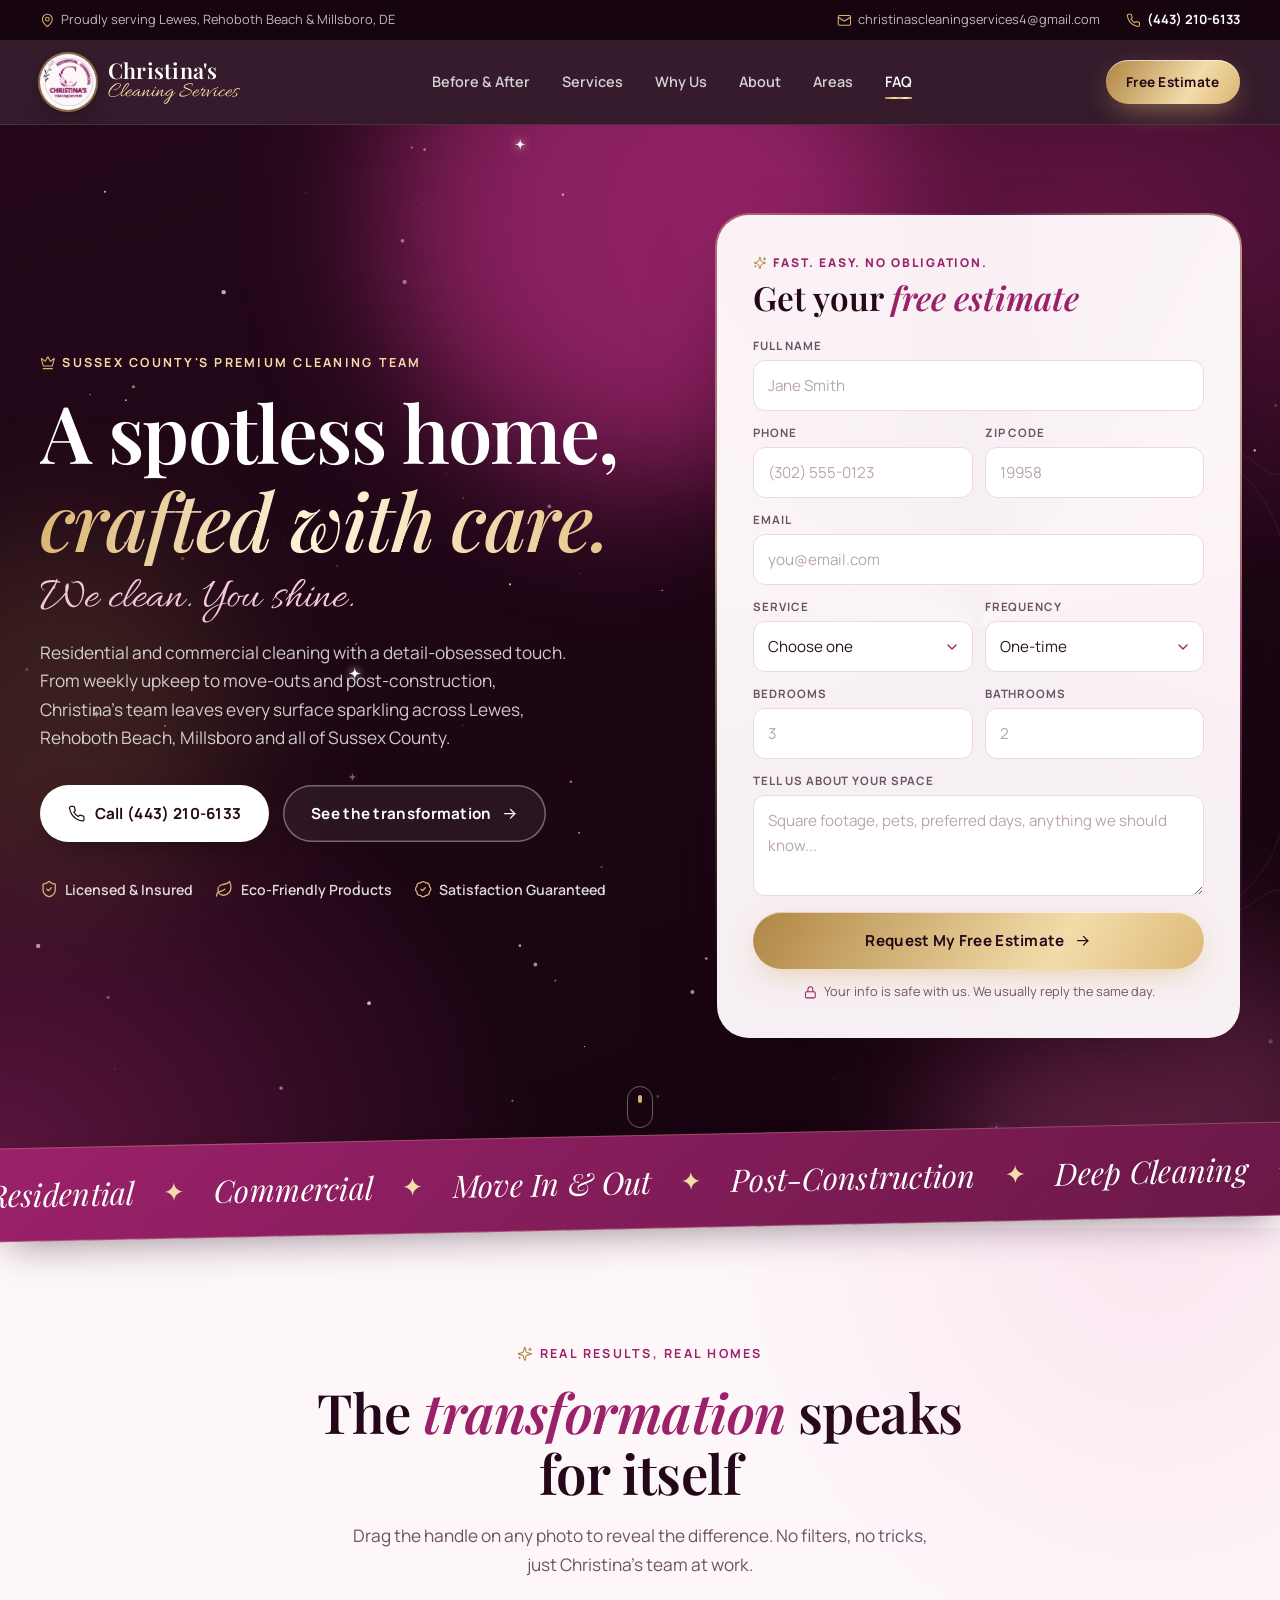
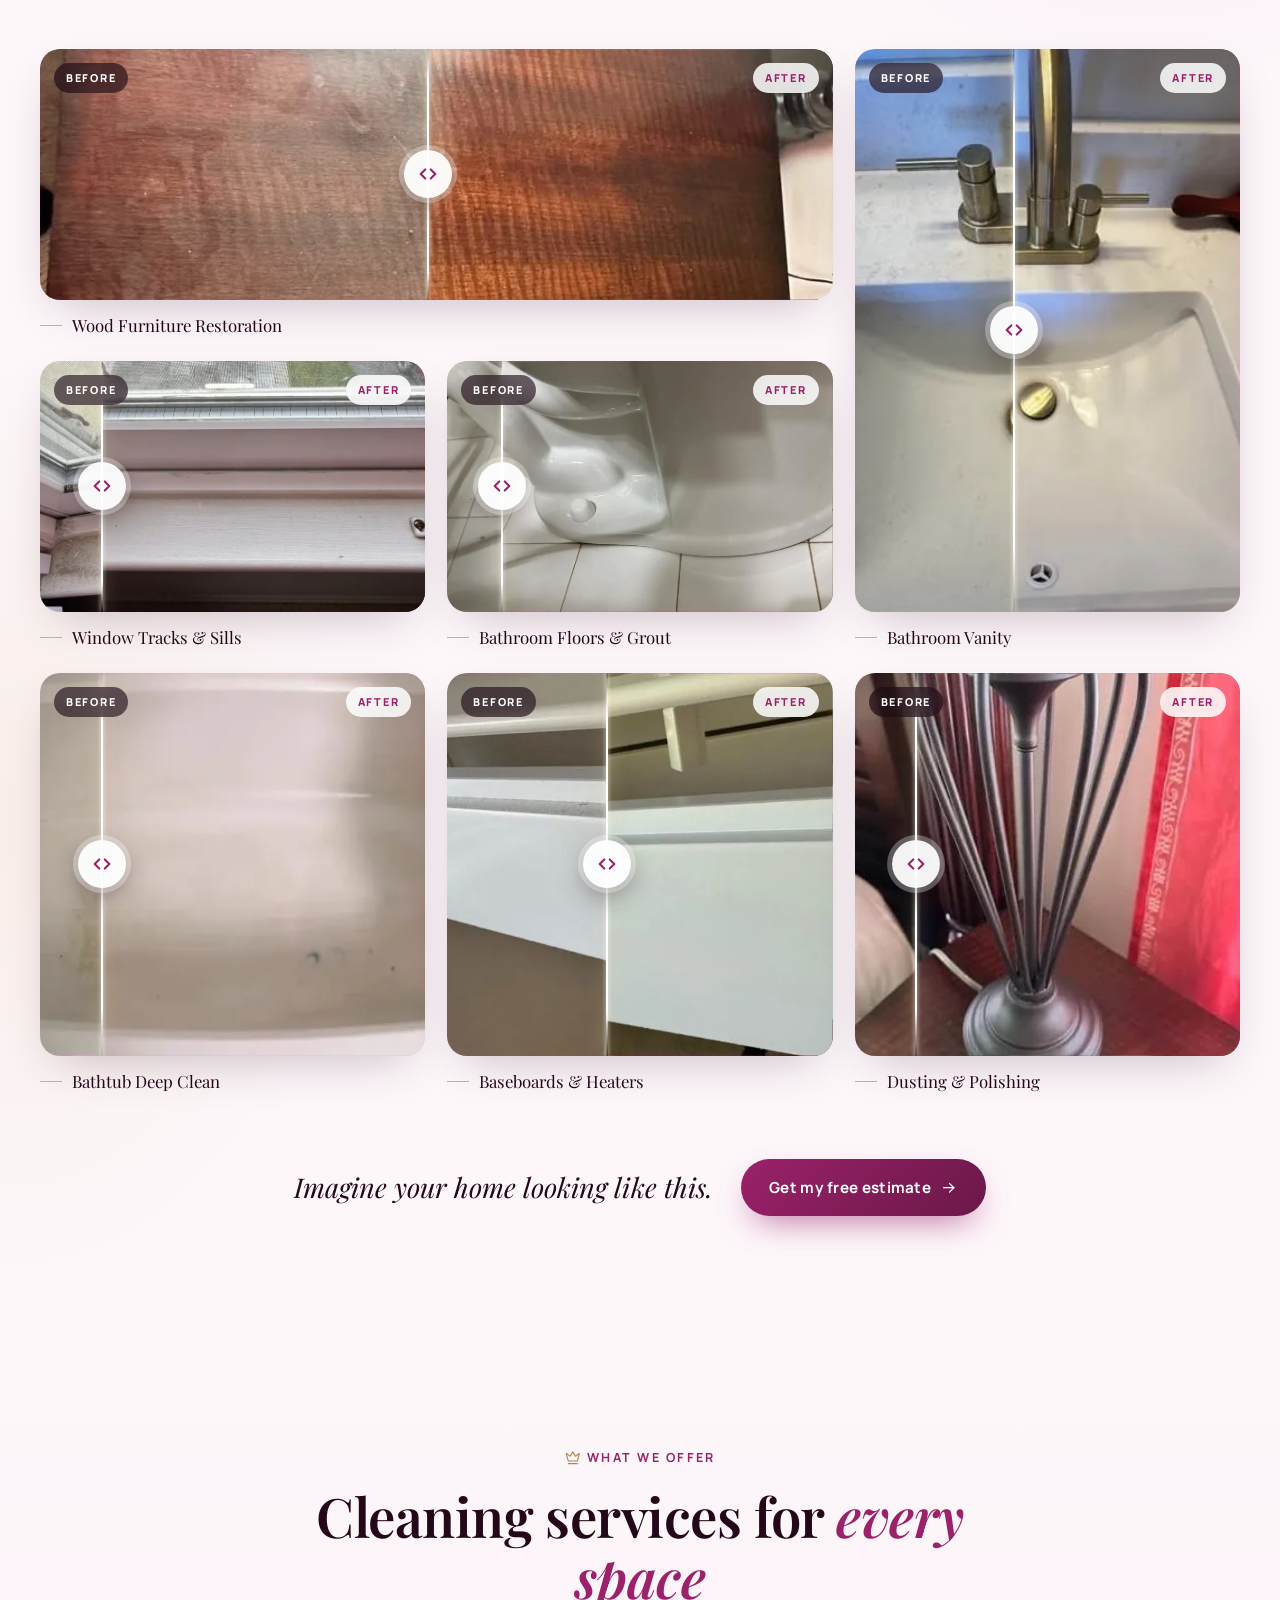
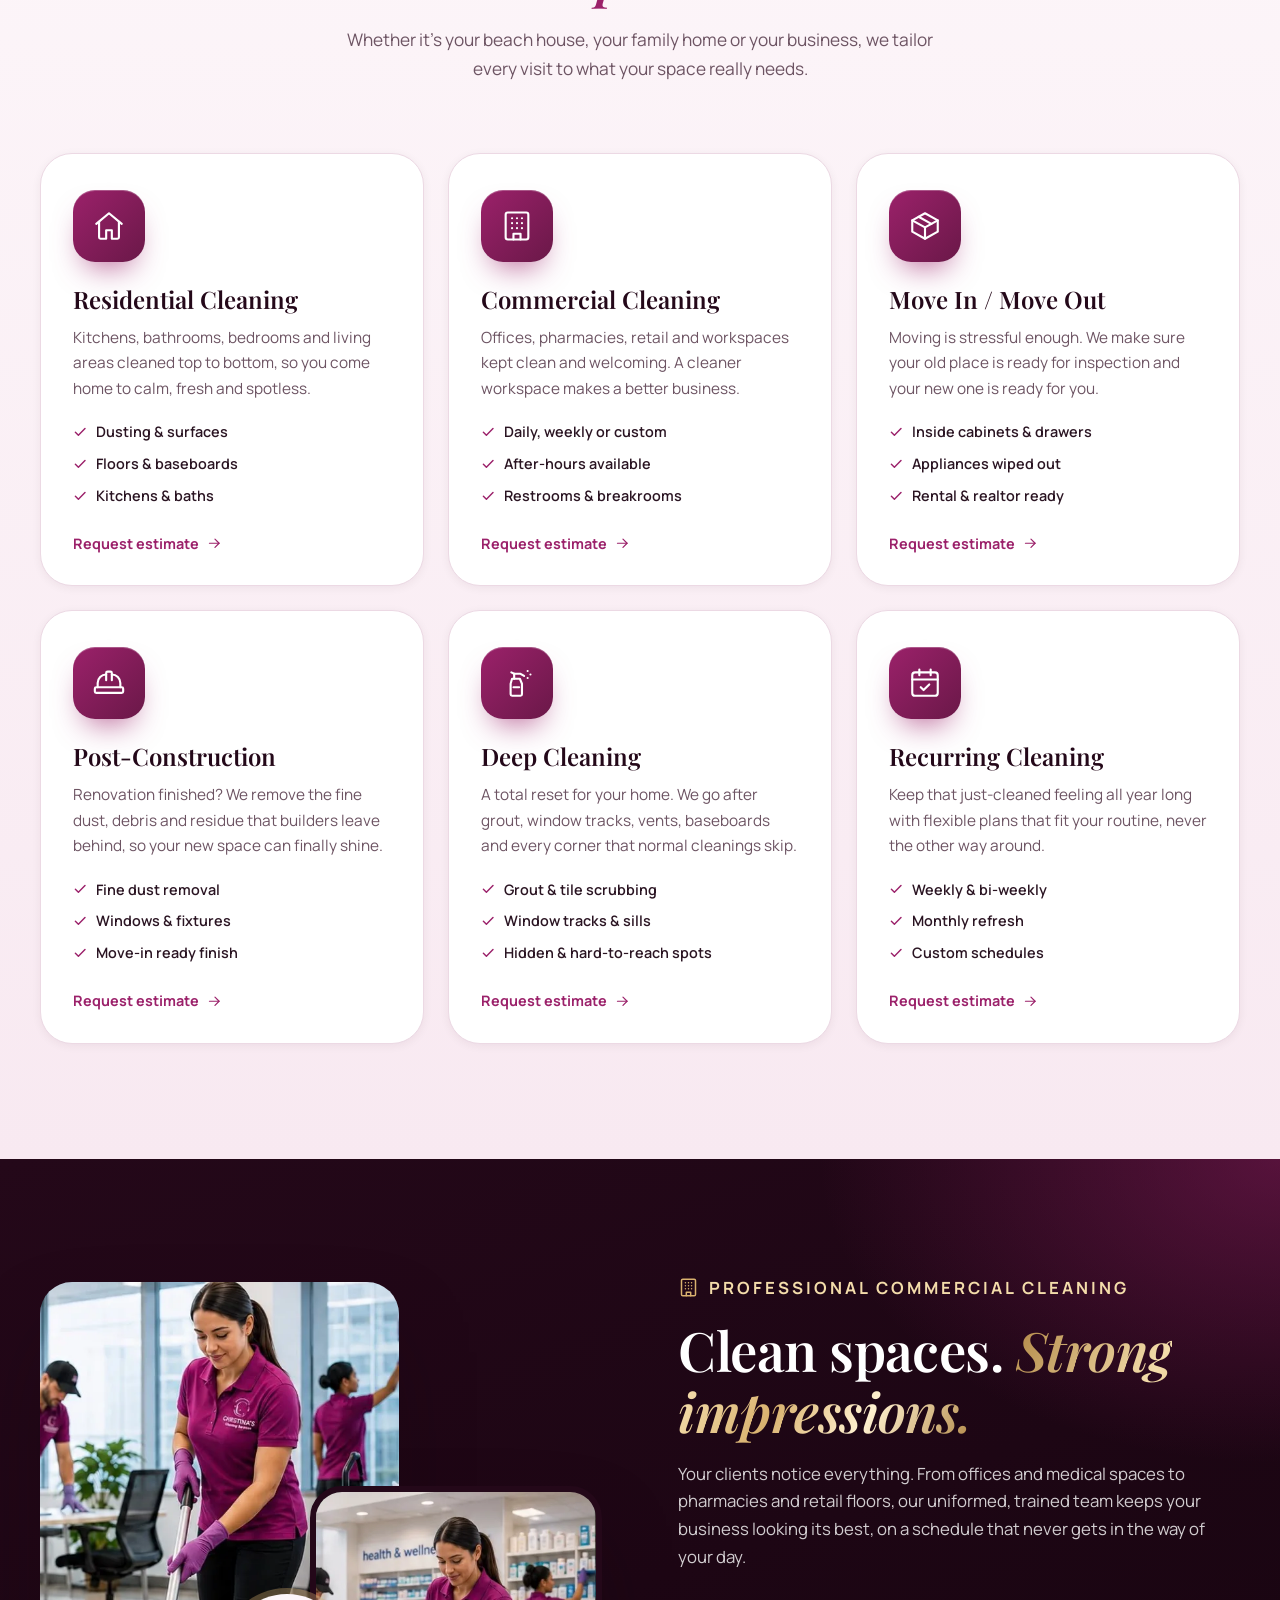
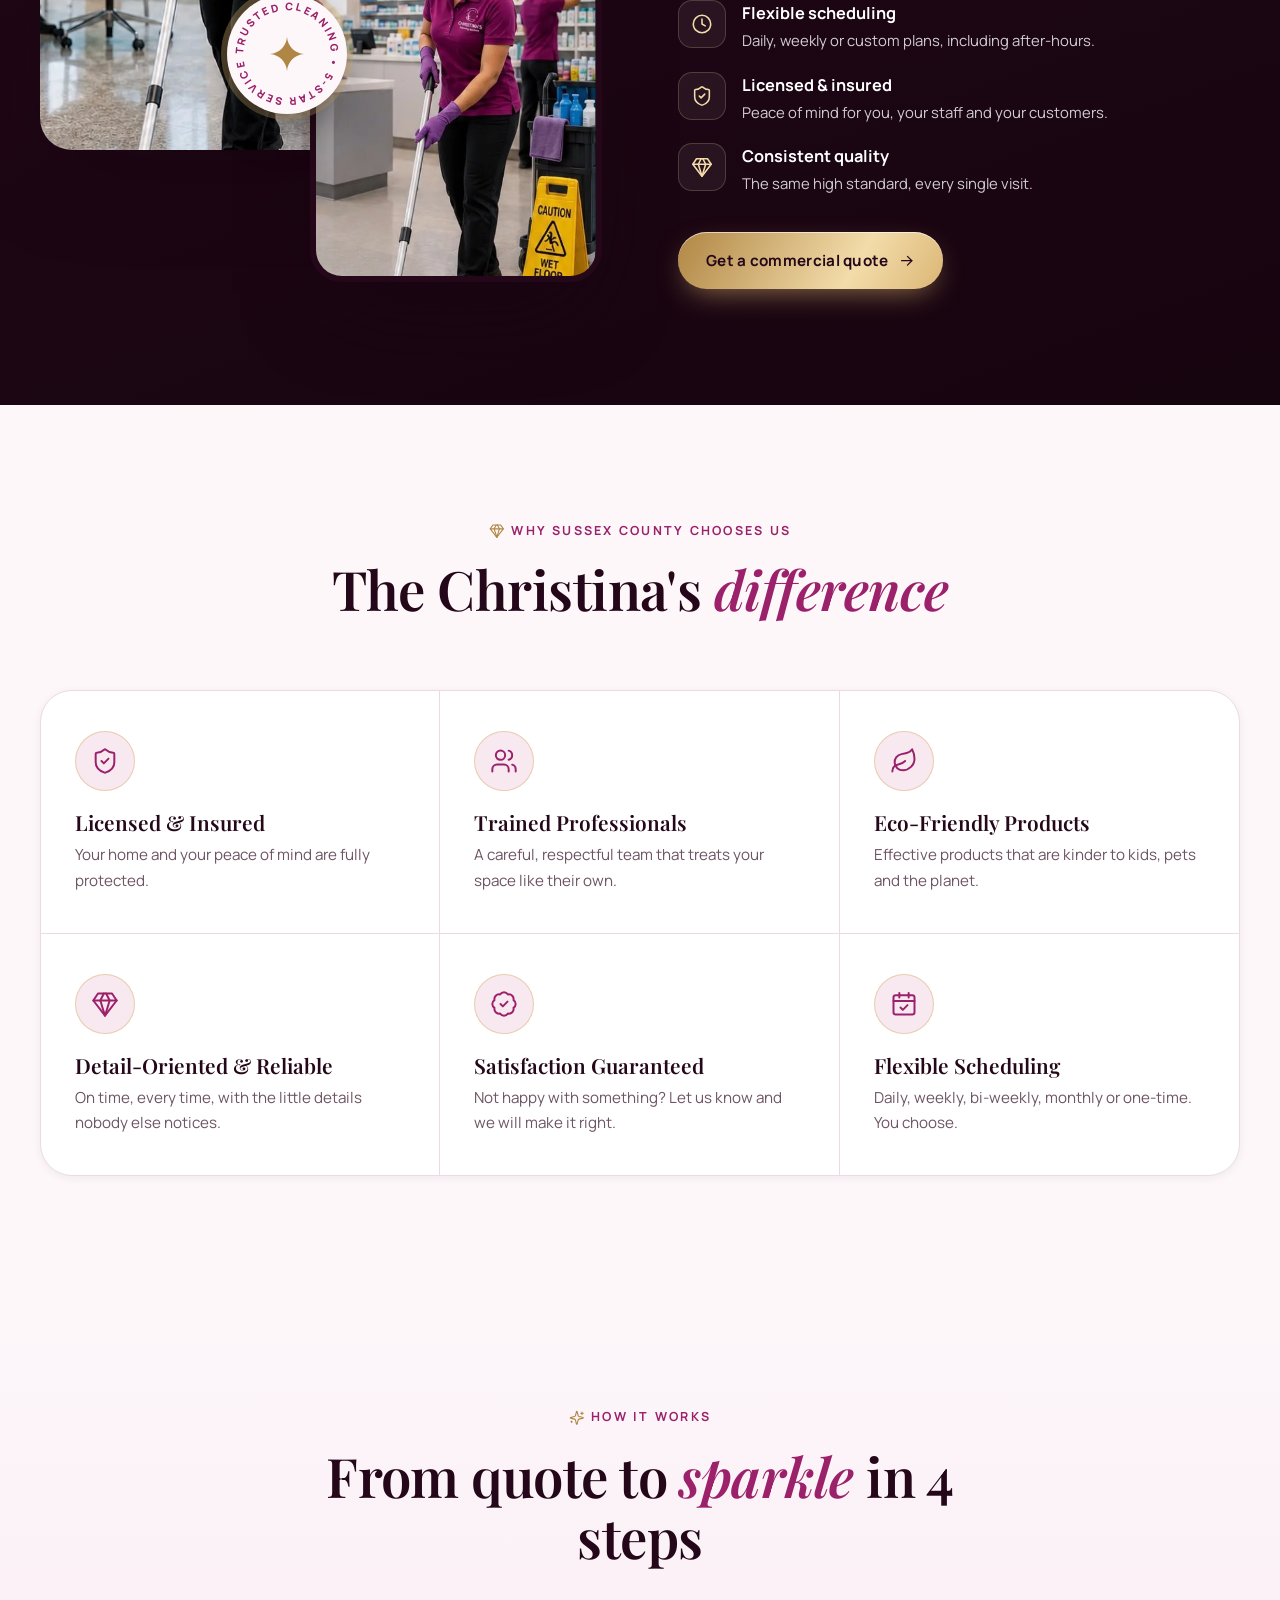
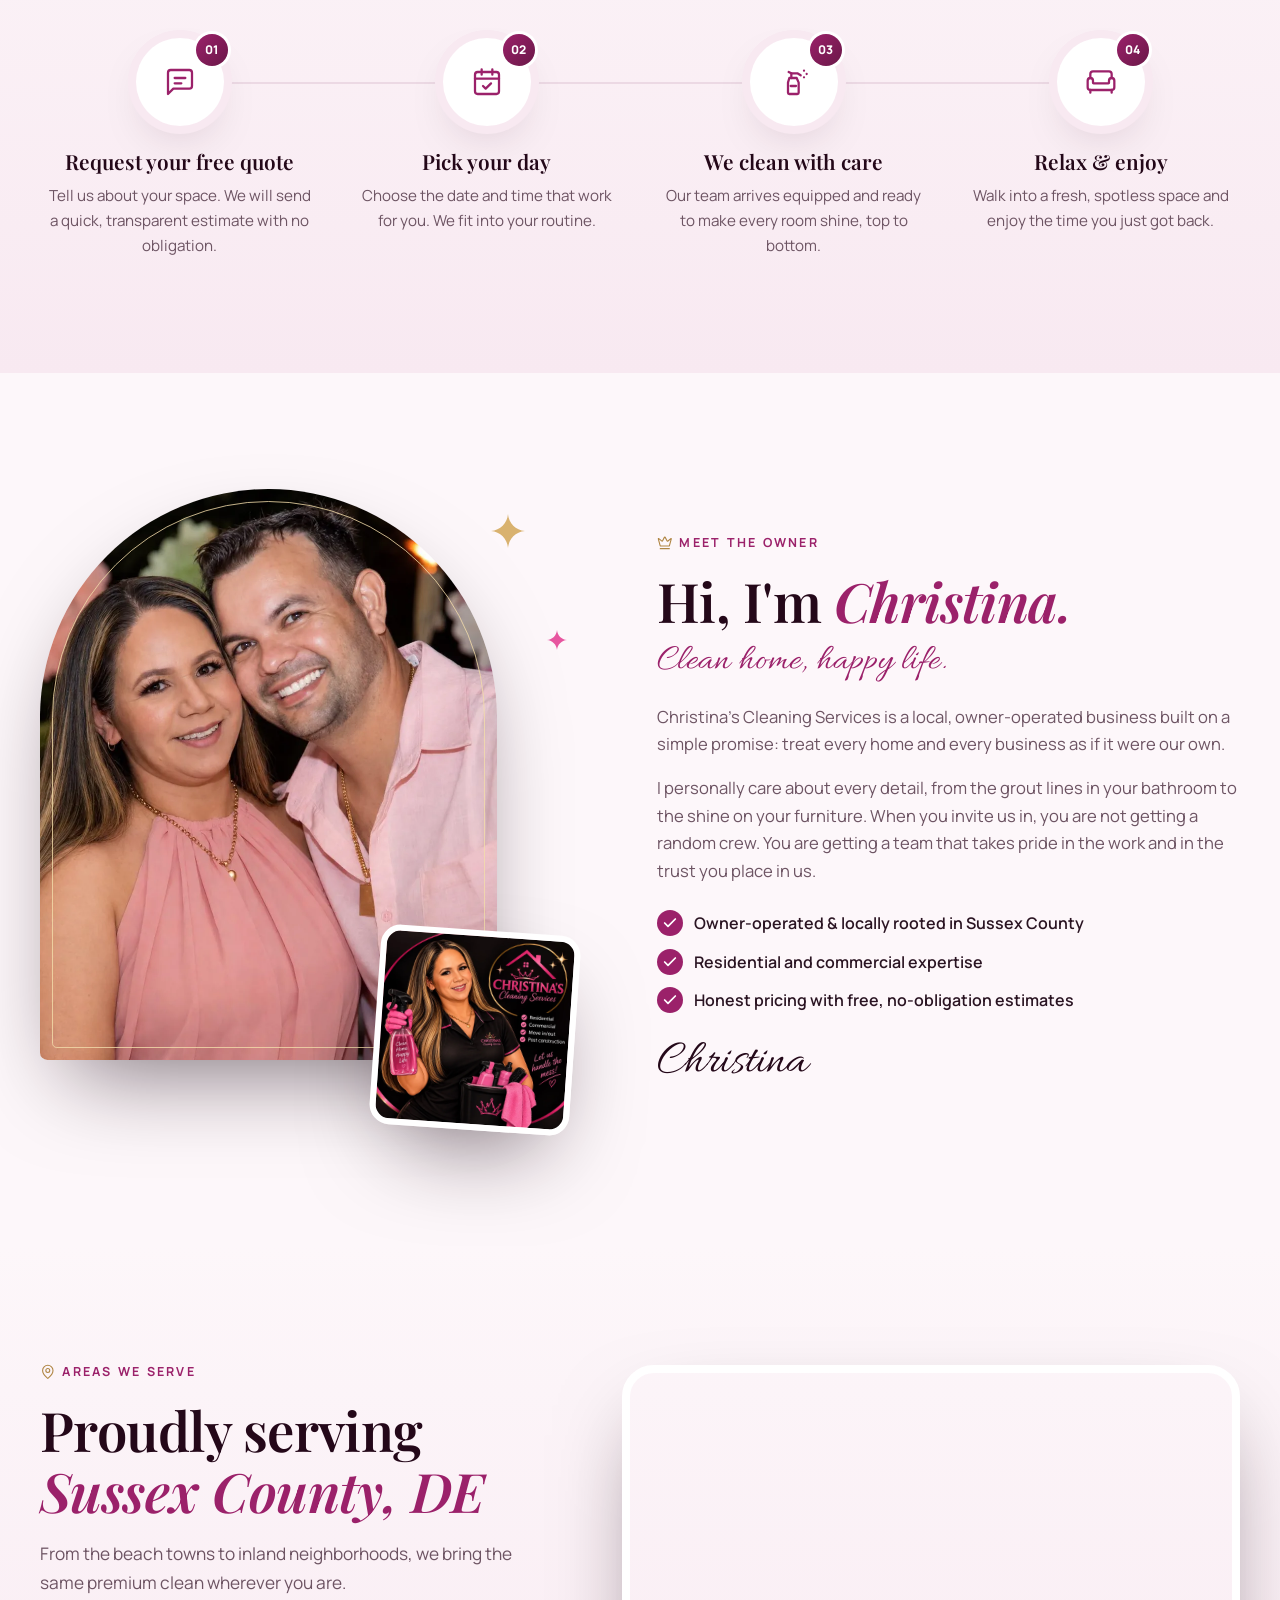
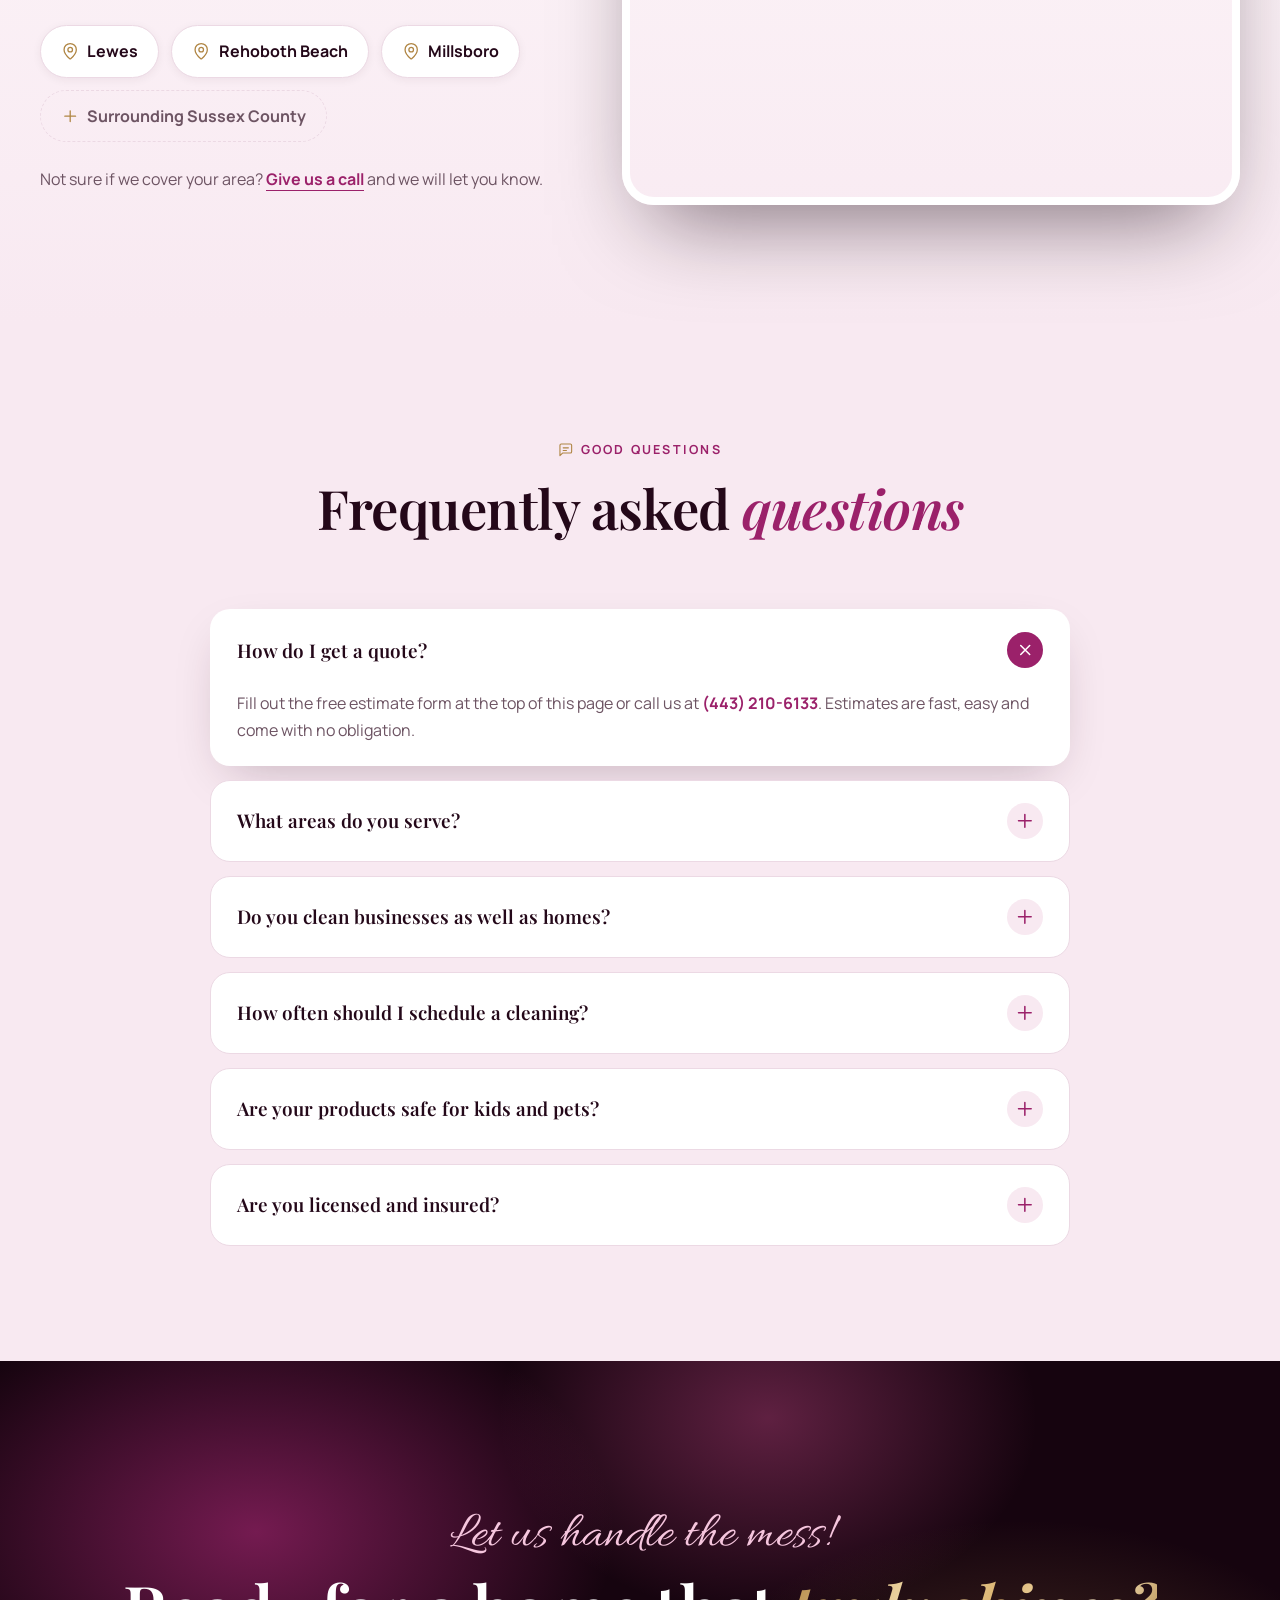
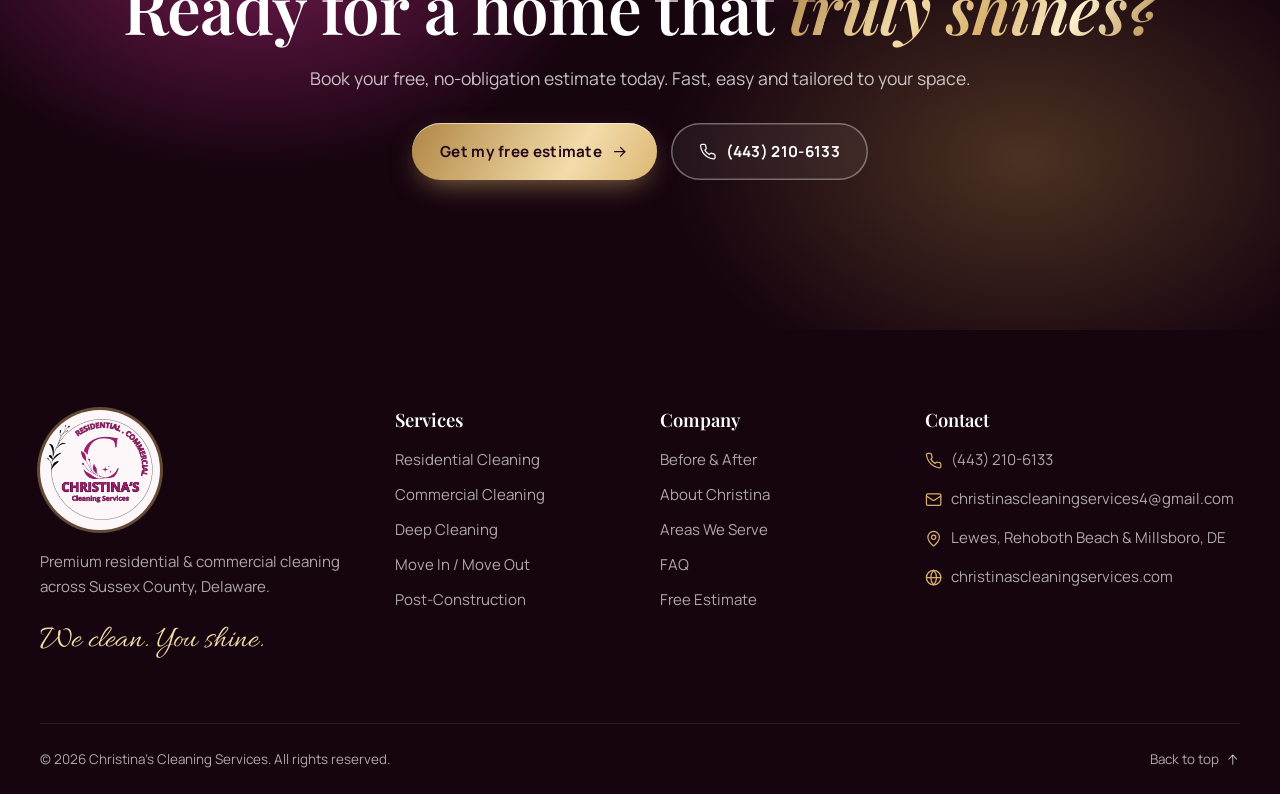
==== index.html @ 3b246e06 "Build Christina's Cleaning Services website Single-page static site with hero estimate form (FormSub" ====
<!doctype html>
<html lang="en-US">
<head>
  <meta charset="UTF-8">
  <meta name="viewport" content="width=device-width, initial-scale=1">
  <title>Christina's Cleaning Services | House &amp; Commercial Cleaning in Sussex County, DE</title>
  <meta name="description" content="Residential, commercial, move in/out and post-construction cleaning in Lewes, Rehoboth Beach, Millsboro and Sussex County, Delaware. Licensed &amp; insured. Get your free estimate today.">
  <meta name="theme-color" content="#2B0A1F">
  <link rel="canonical" href="https://christinascleaningservices.com/">

  <meta property="og:type" content="website">
  <meta property="og:site_name" content="Christina's Cleaning Services">
  <meta property="og:title" content="Christina's Cleaning Services | Sussex County, DE">
  <meta property="og:description" content="Luxury-level residential &amp; commercial cleaning in Lewes, Rehoboth Beach and Millsboro. We clean. You shine.">
  <meta property="og:url" content="https://christinascleaningservices.com/">
  <meta property="og:image" content="https://christinascleaningservices.com/assets/img/og-image.jpg">
  <meta name="twitter:card" content="summary_large_image">

  <link rel="icon" type="image/png" href="assets/img/favicon.png">
  <link rel="apple-touch-icon" href="assets/img/apple-touch-icon.png">

  <link rel="preconnect" href="https://fonts.googleapis.com">
  <link rel="preconnect" href="https://fonts.gstatic.com" crossorigin>
  <link href="https://fonts.googleapis.com/css2?family=Playfair+Display:ital,wght@0,500;0,600;0,700;1,500;1,600&family=Manrope:wght@400;500;600;700;800&family=Allura&display=swap" rel="stylesheet">
  <link rel="stylesheet" href="assets/css/style.css">

  <script type="application/ld+json">
  {
    "@context": "https://schema.org",
    "@type": "HouseCleaningService",
    "name": "Christina's Cleaning Services",
    "url": "https://christinascleaningservices.com/",
    "logo": "https://christinascleaningservices.com/assets/img/logo.png",
    "image": "https://christinascleaningservices.com/assets/img/og-image.jpg",
    "telephone": "+1-443-210-6133",
    "email": "christinascleaningservices4@gmail.com",
    "priceRange": "$$",
    "address": {
      "@type": "PostalAddress",
      "addressRegion": "DE",
      "addressCountry": "US"
    },
    "areaServed": [
      { "@type": "City", "name": "Lewes, DE" },
      { "@type": "City", "name": "Rehoboth Beach, DE" },
      { "@type": "City", "name": "Millsboro, DE" },
      { "@type": "AdministrativeArea", "name": "Sussex County, DE" }
    ],
    "hasOfferCatalog": {
      "@type": "OfferCatalog",
      "name": "Cleaning Services",
      "itemListElement": [
        { "@type": "Offer", "itemOffered": { "@type": "Service", "name": "Residential Cleaning" } },
        { "@type": "Offer", "itemOffered": { "@type": "Service", "name": "Commercial Cleaning" } },
        { "@type": "Offer", "itemOffered": { "@type": "Service", "name": "Deep Cleaning" } },
        { "@type": "Offer", "itemOffered": { "@type": "Service", "name": "Move In / Move Out Cleaning" } },
        { "@type": "Offer", "itemOffered": { "@type": "Service", "name": "Post-Construction Cleaning" } },
        { "@type": "Offer", "itemOffered": { "@type": "Service", "name": "Recurring Cleaning" } }
      ]
    }
  }
  </script>
</head>
<body class="is-loading">

<!-- ============ ICON SPRITE ============ -->
<svg width="0" height="0" style="position:absolute" aria-hidden="true">
  <defs>
    <symbol id="i-home" viewBox="0 0 24 24"><path d="M3 10.5 12 3l9 7.5"/><path d="M5 9v11a1 1 0 0 0 1 1h4v-6h4v6h4a1 1 0 0 0 1-1V9"/></symbol>
    <symbol id="i-building" viewBox="0 0 24 24"><rect x="4" y="2.5" width="16" height="19" rx="1.5"/><path d="M9.5 21.5v-4h5v4"/><path d="M8.5 6.5h.01M12 6.5h.01M15.5 6.5h.01M8.5 10h.01M12 10h.01M15.5 10h.01M8.5 13.5h.01M12 13.5h.01M15.5 13.5h.01"/></symbol>
    <symbol id="i-box" viewBox="0 0 24 24"><path d="M21 8 12 3 3 8v8l9 5 9-5z"/><path d="m3 8 9 5 9-5"/><path d="M12 13v8"/><path d="m7.5 5.5 9 5"/></symbol>
    <symbol id="i-hardhat" viewBox="0 0 24 24"><path d="M2 18a1 1 0 0 0 1 1h18a1 1 0 0 0 1-1v-2a1 1 0 0 0-1-1H3a1 1 0 0 0-1 1z"/><path d="M10 10V5a1 1 0 0 1 1-1h2a1 1 0 0 1 1 1v5"/><path d="M4 15v-3a6 6 0 0 1 6-6"/><path d="M14 6a6 6 0 0 1 6 6v3"/></symbol>
    <symbol id="i-spray" viewBox="0 0 24 24"><path d="M8.5 9h5.5l1.5 3.5V20a1 1 0 0 1-1 1h-6a1 1 0 0 1-1-1v-7.5z"/><path d="M10 9V5.5h4.5l2.5 1.5"/><path d="M10 5.5 8 4.5"/><path d="M19.5 3.5h.01M21.5 6h.01M19.5 8.5h.01"/><path d="M9.5 15h4"/></symbol>
    <symbol id="i-calendar" viewBox="0 0 24 24"><rect x="3" y="4.5" width="18" height="16.5" rx="2"/><path d="M3 9.5h18M8 2.5v4M16 2.5v4"/><path d="m9 15 2 2 4-4"/></symbol>
    <symbol id="i-sparkles" viewBox="0 0 24 24"><path d="M9.94 15.5A2 2 0 0 0 8.5 14.06l-6.14-1.58a.5.5 0 0 1 0-.96L8.5 9.94A2 2 0 0 0 9.94 8.5l1.58-6.14a.5.5 0 0 1 .96 0l1.58 6.14a2 2 0 0 0 1.44 1.44l6.14 1.58a.5.5 0 0 1 0 .96l-6.14 1.58a2 2 0 0 0-1.44 1.44l-1.58 6.14a.5.5 0 0 1-.96 0z"/><path d="M20 3v4M22 5h-4M4 17v2M5 18H3"/></symbol>
    <symbol id="i-shield" viewBox="0 0 24 24"><path d="M20 13c0 5-3.5 7.5-7.66 8.95a1 1 0 0 1-.67-.01C7.5 20.5 4 18 4 13V6a1 1 0 0 1 1-1c2 0 4.5-1.2 6.24-2.72a1.17 1.17 0 0 1 1.52 0C14.51 3.81 17 5 19 5a1 1 0 0 1 1 1z"/><path d="m9 12 2 2 4-4"/></symbol>
    <symbol id="i-users" viewBox="0 0 24 24"><path d="M16 21v-2a4 4 0 0 0-4-4H6a4 4 0 0 0-4 4v2"/><circle cx="9" cy="7" r="4"/><path d="M22 21v-2a4 4 0 0 0-3-3.87"/><path d="M16 3.13a4 4 0 0 1 0 7.75"/></symbol>
    <symbol id="i-leaf" viewBox="0 0 24 24"><path d="M11 20A7 7 0 0 1 9.8 6.1C15.5 5 17 4.48 19 2c1 2 2 4.18 2 8 0 5.5-4.78 10-10 10Z"/><path d="M2 21c0-3 1.85-5.36 5.08-6C9.5 14.52 12 13 13 12"/></symbol>
    <symbol id="i-gem" viewBox="0 0 24 24"><path d="M6 3h12l4 6-10 13L2 9Z"/><path d="M11 3 8 9l4 13 4-13-3-6"/><path d="M2 9h20"/></symbol>
    <symbol id="i-badge" viewBox="0 0 24 24"><path d="M3.85 8.62a4 4 0 0 1 4.78-4.77 4 4 0 0 1 6.74 0 4 4 0 0 1 4.78 4.78 4 4 0 0 1 0 6.74 4 4 0 0 1-4.77 4.78 4 4 0 0 1-6.75 0 4 4 0 0 1-4.78-4.77 4 4 0 0 1 0-6.76Z"/><path d="m9 12 2 2 4-4"/></symbol>
    <symbol id="i-clock" viewBox="0 0 24 24"><circle cx="12" cy="12" r="9.5"/><path d="M12 6.5V12l3.5 2"/></symbol>
    <symbol id="i-phone" viewBox="0 0 24 24"><path d="M22 16.92v3a2 2 0 0 1-2.18 2 19.79 19.79 0 0 1-8.63-3.07 19.5 19.5 0 0 1-6-6 19.79 19.79 0 0 1-3.07-8.67A2 2 0 0 1 4.11 2h3a2 2 0 0 1 2 1.72c.13.96.36 1.9.7 2.81a2 2 0 0 1-.45 2.11L8.09 9.91a16 16 0 0 0 6 6l1.27-1.27a2 2 0 0 1 2.11-.45c.91.34 1.85.57 2.81.7A2 2 0 0 1 22 16.92z"/></symbol>
    <symbol id="i-mail" viewBox="0 0 24 24"><rect x="2" y="4" width="20" height="16" rx="2"/><path d="m22 7-8.97 5.7a1.94 1.94 0 0 1-2.06 0L2 7"/></symbol>
    <symbol id="i-pin" viewBox="0 0 24 24"><path d="M20 10c0 5-5.54 10.19-7.4 11.8a1 1 0 0 1-1.2 0C9.54 20.19 4 15 4 10a8 8 0 0 1 16 0"/><circle cx="12" cy="10" r="3"/></symbol>
    <symbol id="i-globe" viewBox="0 0 24 24"><circle cx="12" cy="12" r="10"/><path d="M12 2a14.5 14.5 0 0 0 0 20 14.5 14.5 0 0 0 0-20"/><path d="M2 12h20"/></symbol>
    <symbol id="i-arrow" viewBox="0 0 24 24"><path d="M5 12h14"/><path d="m13 6 6 6-6 6"/></symbol>
    <symbol id="i-check" viewBox="0 0 24 24"><path d="M20 6 9 17l-5-5"/></symbol>
    <symbol id="i-plus" viewBox="0 0 24 24"><path d="M12 5v14M5 12h14"/></symbol>
    <symbol id="i-message" viewBox="0 0 24 24"><path d="M21 15a2 2 0 0 1-2 2H7l-4 4V5a2 2 0 0 1 2-2h14a2 2 0 0 1 2 2z"/><path d="M8 9h8M8 13h5"/></symbol>
    <symbol id="i-sofa" viewBox="0 0 24 24"><path d="M20 9V6a2 2 0 0 0-2-2H6a2 2 0 0 0-2 2v3"/><path d="M2 16a2 2 0 0 0 2 2h16a2 2 0 0 0 2-2v-5a2 2 0 0 0-4 0v1.5a.5.5 0 0 1-.5.5h-11a.5.5 0 0 1-.5-.5V11a2 2 0 0 0-4 0z"/><path d="M4 18v2M20 18v2"/></symbol>
    <symbol id="i-drag" viewBox="0 0 24 24"><path d="m9 7-5 5 5 5"/><path d="m15 7 5 5-5 5"/></symbol>
    <symbol id="i-lock" viewBox="0 0 24 24"><rect x="4" y="11" width="16" height="10" rx="2"/><path d="M8 11V7a4 4 0 0 1 8 0v4"/></symbol>
    <symbol id="i-star" viewBox="0 0 24 24"><path d="M12 0c.6 6.6 5.4 11.4 12 12-6.6.6-11.4 5.4-12 12-.6-6.6-5.4-11.4-12-12C6.6 11.4 11.4 6.6 12 0Z"/></symbol>
    <symbol id="i-menu" viewBox="0 0 24 24"><path d="M4 7h16M4 12h16M4 17h10"/></symbol>
    <symbol id="i-close" viewBox="0 0 24 24"><path d="M18 6 6 18M6 6l12 12"/></symbol>
    <symbol id="i-crown" viewBox="0 0 24 24"><path d="M11.56 3.27a.5.5 0 0 1 .88 0l2.95 5.6a1 1 0 0 0 1.52.29l4.27-3.66a.5.5 0 0 1 .8.52l-2.83 10.25a1 1 0 0 1-.96.73H5.81a1 1 0 0 1-.96-.73L2.02 6.02a.5.5 0 0 1 .8-.52l4.27 3.66a1 1 0 0 0 1.52-.29z"/><path d="M5 21h14"/></symbol>
  </defs>
</svg>

<!-- ============ LOADER ============ -->
<div class="loader" aria-hidden="true">
  <div class="loader__inner">
    <div class="loader__badge">
      <img src="assets/img/logo.webp" alt="" width="200" height="192">
      <span class="loader__shine"></span>
    </div>
    <p class="loader__script">We clean. You shine.</p>
  </div>
  <div class="loader__curtain loader__curtain--top"></div>
  <div class="loader__curtain loader__curtain--bottom"></div>
</div>

<a class="skip-link" href="#main">Skip to content</a>

<!-- ============ TOP BAR ============ -->
<div class="topbar">
  <div class="container topbar__inner">
    <p class="topbar__item"><svg class="i"><use href="#i-pin"/></svg> Proudly serving Lewes, Rehoboth Beach &amp; Millsboro, DE</p>
    <div class="topbar__links">
      <a href="mailto:christinascleaningservices4@gmail.com" class="topbar__item"><svg class="i"><use href="#i-mail"/></svg> christinascleaningservices4@gmail.com</a>
      <a href="tel:+14432106133" class="topbar__item topbar__item--strong"><svg class="i"><use href="#i-phone"/></svg> (443) 210-6133</a>
    </div>
  </div>
</div>

<!-- ============ HEADER ============ -->
<header class="header" id="top">
  <div class="container header__inner">
    <a href="#top" class="brand" aria-label="Christina's Cleaning Services - home">
      <span class="brand__badge"><img src="assets/img/logo.webp" alt="" width="56" height="54"></span>
      <span class="brand__text">
        <strong>Christina's</strong>
        <em>Cleaning Services</em>
      </span>
    </a>

    <nav class="nav" id="nav" aria-label="Main">
      <a href="#results">Before &amp; After</a>
      <a href="#services">Services</a>
      <a href="#why">Why Us</a>
      <a href="#about">About</a>
      <a href="#areas">Areas</a>
      <a href="#faq">FAQ</a>
      <a href="tel:+14432106133" class="nav__phone"><svg class="i"><use href="#i-phone"/></svg> (443) 210-6133</a>
    </nav>

    <div class="header__actions">
      <a href="#estimate" class="btn btn--gold btn--sm magnetic"><span>Free Estimate</span></a>
      <button class="burger" id="burger" aria-label="Open menu" aria-expanded="false" aria-controls="nav">
        <svg class="i i--open"><use href="#i-menu"/></svg>
        <svg class="i i--close"><use href="#i-close"/></svg>
      </button>
    </div>
  </div>
</header>

<main id="main">

<!-- ============ HERO + FORM ============ -->
<section class="hero" id="estimate">
  <canvas class="hero__sparkles" id="sparkles" aria-hidden="true"></canvas>
  <div class="hero__aurora" aria-hidden="true"><span></span><span></span><span></span></div>
  <div class="hero__monogram" aria-hidden="true">C</div>

  <div class="container hero__grid">
    <div class="hero__copy">
      <p class="eyebrow eyebrow--light" data-hero><svg class="i"><use href="#i-crown"/></svg> Sussex County's Premium Cleaning Team</p>
      <h1 class="hero__title">
        <span class="line"><span data-hero>A spotless home,</span></span>
        <span class="line"><span data-hero><em class="shimmer">crafted with care.</em></span></span>
      </h1>
      <p class="hero__script" data-hero>We clean. You shine.</p>
      <p class="hero__lead" data-hero>
        Residential and commercial cleaning with a detail-obsessed touch. From weekly upkeep to move-outs and post-construction,
        Christina's team leaves every surface sparkling across Lewes, Rehoboth Beach, Millsboro and all of Sussex County.
      </p>

      <div class="hero__ctas" data-hero>
        <a href="tel:+14432106133" class="btn btn--light magnetic"><svg class="i"><use href="#i-phone"/></svg><span>Call (443) 210-6133</span></a>
        <a href="#results" class="btn btn--ghost magnetic"><span>See the transformation</span><svg class="i"><use href="#i-arrow"/></svg></a>
      </div>

      <ul class="hero__trust" data-hero>
        <li><svg class="i"><use href="#i-shield"/></svg> Licensed &amp; Insured</li>
        <li><svg class="i"><use href="#i-leaf"/></svg> Eco-Friendly Products</li>
        <li><svg class="i"><use href="#i-badge"/></svg> Satisfaction Guaranteed</li>
      </ul>
    </div>

    <!-- Estimate form -->
    <div class="quote" data-hero>
      <div class="quote__glow" aria-hidden="true"></div>
      <div class="quote__card">
        <div class="quote__head">
          <p class="quote__kicker"><svg class="i"><use href="#i-sparkles"/></svg> Fast. Easy. No obligation.</p>
          <h2 class="quote__title">Get your <em>free estimate</em></h2>
        </div>

        <form class="form" id="quote-form" novalidate
              data-endpoint="https://formsubmit.co/ajax/christinascleaningservices4@gmail.com">
          <input type="text" name="_honey" class="hp" tabindex="-1" autocomplete="off" aria-hidden="true">
          <input type="hidden" name="_subject" value="New estimate request - Christina's Cleaning website">
          <input type="hidden" name="_template" value="table">

          <div class="form__grid">
            <label class="field field--full">
              <span class="field__label">Full name</span>
              <input type="text" name="name" autocomplete="name" required placeholder="Jane Smith">
            </label>
            <label class="field">
              <span class="field__label">Phone</span>
              <input type="tel" name="phone" autocomplete="tel" required placeholder="(302) 555-0123" inputmode="tel">
            </label>
            <label class="field">
              <span class="field__label">ZIP code</span>
              <input type="text" name="zip" autocomplete="postal-code" required placeholder="19958" inputmode="numeric" maxlength="10">
            </label>
            <label class="field field--full">
              <span class="field__label">Email</span>
              <input type="email" name="email" autocomplete="email" required placeholder="you@email.com">
            </label>
            <label class="field">
              <span class="field__label">Service</span>
              <select name="service" required>
                <option value="" disabled selected>Choose one</option>
                <option>Residential Cleaning</option>
                <option>Deep Cleaning</option>
                <option>Commercial Cleaning</option>
                <option>Move In / Move Out</option>
                <option>Post-Construction</option>
                <option>Other</option>
              </select>
            </label>
            <label class="field">
              <span class="field__label">Frequency</span>
              <select name="frequency">
                <option>One-time</option>
                <option>Weekly</option>
                <option>Bi-weekly</option>
                <option>Monthly</option>
                <option>Daily (commercial)</option>
              </select>
            </label>
            <label class="field">
              <span class="field__label">Bedrooms</span>
              <input type="number" name="bedrooms" min="0" max="20" placeholder="3" inputmode="numeric">
            </label>
            <label class="field">
              <span class="field__label">Bathrooms</span>
              <input type="number" name="bathrooms" min="0" max="20" step="0.5" placeholder="2" inputmode="decimal">
            </label>
            <label class="field field--full">
              <span class="field__label">Tell us about your space</span>
              <textarea name="details" rows="3" placeholder="Square footage, pets, preferred days, anything we should know..."></textarea>
            </label>
          </div>

          <button type="submit" class="btn btn--gold btn--block magnetic">
            <span class="btn__label">Request My Free Estimate</span>
            <svg class="i"><use href="#i-arrow"/></svg>
          </button>
          <p class="form__note"><svg class="i"><use href="#i-lock"/></svg> Your info is safe with us. We usually reply the same day.</p>
          <p class="form__error" role="alert" hidden></p>
        </form>

        <div class="form__success" hidden>
          <div class="success__icon"><svg class="i"><use href="#i-check"/></svg></div>
          <h3>Thank you!</h3>
          <p>Your request is in. Christina will reach out shortly with your free estimate.</p>
          <a href="tel:+14432106133" class="btn btn--ghost-dark btn--sm"><svg class="i"><use href="#i-phone"/></svg><span>Need it faster? Call us</span></a>
        </div>
      </div>
    </div>
  </div>

  <a href="#results" class="hero__scroll" aria-label="Scroll to results"><span></span></a>
</section>

<!-- ============ MARQUEE ============ -->
<div class="marquee" aria-hidden="true">
  <div class="marquee__track">
    <span>Residential</span><svg class="i"><use href="#i-star"/></svg>
    <span>Commercial</span><svg class="i"><use href="#i-star"/></svg>
    <span>Move In &amp; Out</span><svg class="i"><use href="#i-star"/></svg>
    <span>Post-Construction</span><svg class="i"><use href="#i-star"/></svg>
    <span>Deep Cleaning</span><svg class="i"><use href="#i-star"/></svg>
    <span>Lewes</span><svg class="i"><use href="#i-star"/></svg>
    <span>Rehoboth Beach</span><svg class="i"><use href="#i-star"/></svg>
    <span>Millsboro</span><svg class="i"><use href="#i-star"/></svg>
    <span>Residential</span><svg class="i"><use href="#i-star"/></svg>
    <span>Commercial</span><svg class="i"><use href="#i-star"/></svg>
    <span>Move In &amp; Out</span><svg class="i"><use href="#i-star"/></svg>
    <span>Post-Construction</span><svg class="i"><use href="#i-star"/></svg>
    <span>Deep Cleaning</span><svg class="i"><use href="#i-star"/></svg>
    <span>Lewes</span><svg class="i"><use href="#i-star"/></svg>
    <span>Rehoboth Beach</span><svg class="i"><use href="#i-star"/></svg>
    <span>Millsboro</span><svg class="i"><use href="#i-star"/></svg>
  </div>
</div>

<!-- ============ BEFORE / AFTER ============ -->
<section class="section results" id="results">
  <div class="container">
    <header class="section-head" data-reveal>
      <p class="eyebrow"><svg class="i"><use href="#i-sparkles"/></svg> Real results, real homes</p>
      <h2 class="section-title">The <em>transformation</em> speaks for itself</h2>
      <p class="section-lead">Drag the handle on any photo to reveal the difference. No filters, no tricks, just Christina's team at work.</p>
    </header>

    <div class="ba-grid">
      <figure class="ba ba--table" data-reveal>
        <div class="compare" data-compare tabindex="0" role="slider" aria-label="Wood table before and after" aria-valuemin="0" aria-valuemax="100" aria-valuenow="50">
          <img class="compare__img compare__before" src="assets/img/results/table-before.webp" alt="Wood table covered in dust and stains before cleaning" loading="lazy" width="899" height="531">
          <img class="compare__img compare__after" src="assets/img/results/table-after.webp" alt="Wood table polished and glowing after cleaning" loading="lazy" width="899" height="531">
          <span class="compare__tag compare__tag--before">Before</span>
          <span class="compare__tag compare__tag--after">After</span>
          <span class="compare__handle"><span class="compare__knob"><svg class="i"><use href="#i-drag"/></svg></span></span>
        </div>
        <figcaption>Wood Furniture Restoration</figcaption>
      </figure>

      <figure class="ba ba--sink" data-reveal style="--d:.1s">
        <div class="compare" data-compare tabindex="0" role="slider" aria-label="Bathroom sink before and after" aria-valuemin="0" aria-valuemax="100" aria-valuenow="50">
          <img class="compare__img compare__before" src="assets/img/results/sink-before.webp" alt="Bathroom sink with residue before cleaning" loading="lazy" width="344" height="619">
          <img class="compare__img compare__after" src="assets/img/results/sink-after.webp" alt="Bathroom sink shining after cleaning" loading="lazy" width="344" height="619">
          <span class="compare__tag compare__tag--before">Before</span>
          <span class="compare__tag compare__tag--after">After</span>
          <span class="compare__handle"><span class="compare__knob"><svg class="i"><use href="#i-drag"/></svg></span></span>
        </div>
        <figcaption>Bathroom Vanity</figcaption>
      </figure>

      <figure class="ba ba--window" data-reveal>
        <div class="compare" data-compare tabindex="0" role="slider" aria-label="Window sill before and after" aria-valuemin="0" aria-valuemax="100" aria-valuenow="50">
          <img class="compare__img compare__before" src="assets/img/results/window-before.webp" alt="Window sill full of dirt and debris before cleaning" loading="lazy" width="907" height="531">
          <img class="compare__img compare__after" src="assets/img/results/window-after.webp" alt="Clean window sill after cleaning" loading="lazy" width="907" height="531">
          <span class="compare__tag compare__tag--before">Before</span>
          <span class="compare__tag compare__tag--after">After</span>
          <span class="compare__handle"><span class="compare__knob"><svg class="i"><use href="#i-drag"/></svg></span></span>
        </div>
        <figcaption>Window Tracks &amp; Sills</figcaption>
      </figure>

      <figure class="ba ba--toilet" data-reveal style="--d:.1s">
        <div class="compare" data-compare tabindex="0" role="slider" aria-label="Toilet base and grout before and after" aria-valuemin="0" aria-valuemax="100" aria-valuenow="50">
          <img class="compare__img compare__before" src="assets/img/results/toilet-before.webp" alt="Toilet base with dark grout before cleaning" loading="lazy" width="907" height="531">
          <img class="compare__img compare__after" src="assets/img/results/toilet-after.webp" alt="Toilet base and bright grout after cleaning" loading="lazy" width="907" height="531">
          <span class="compare__tag compare__tag--before">Before</span>
          <span class="compare__tag compare__tag--after">After</span>
          <span class="compare__handle"><span class="compare__knob"><svg class="i"><use href="#i-drag"/></svg></span></span>
        </div>
        <figcaption>Bathroom Floors &amp; Grout</figcaption>
      </figure>

      <figure class="ba ba--bathtub" data-reveal>
        <div class="compare" data-compare tabindex="0" role="slider" aria-label="Bathtub before and after" aria-valuemin="0" aria-valuemax="100" aria-valuenow="50">
          <img class="compare__img compare__before" src="assets/img/results/bathtub-before.webp" alt="Stained bathtub before cleaning" loading="lazy" width="907" height="385">
          <img class="compare__img compare__after" src="assets/img/results/bathtub-after.webp" alt="White bathtub after cleaning" loading="lazy" width="907" height="385">
          <span class="compare__tag compare__tag--before">Before</span>
          <span class="compare__tag compare__tag--after">After</span>
          <span class="compare__handle"><span class="compare__knob"><svg class="i"><use href="#i-drag"/></svg></span></span>
        </div>
        <figcaption>Bathtub Deep Clean</figcaption>
      </figure>

      <figure class="ba ba--baseboard" data-reveal style="--d:.1s">
        <div class="compare" data-compare tabindex="0" role="slider" aria-label="Baseboard heater before and after" aria-valuemin="0" aria-valuemax="100" aria-valuenow="50">
          <img class="compare__img compare__before" src="assets/img/results/baseboard-before.webp" alt="Dusty baseboard heater before cleaning" loading="lazy" width="907" height="531">
          <img class="compare__img compare__after" src="assets/img/results/baseboard-after.webp" alt="Dust-free baseboard heater after cleaning" loading="lazy" width="907" height="531">
          <span class="compare__tag compare__tag--before">Before</span>
          <span class="compare__tag compare__tag--after">After</span>
          <span class="compare__handle"><span class="compare__knob"><svg class="i"><use href="#i-drag"/></svg></span></span>
        </div>
        <figcaption>Baseboards &amp; Heaters</figcaption>
      </figure>

      <figure class="ba ba--lamp" data-reveal style="--d:.2s">
        <div class="compare" data-compare tabindex="0" role="slider" aria-label="Nightstand before and after" aria-valuemin="0" aria-valuemax="100" aria-valuenow="50">
          <img class="compare__img compare__before" src="assets/img/results/lamp-before.webp" alt="Dusty nightstand and lamp before cleaning" loading="lazy" width="344" height="619">
          <img class="compare__img compare__after" src="assets/img/results/lamp-after.webp" alt="Polished nightstand and lamp after cleaning" loading="lazy" width="344" height="619">
          <span class="compare__tag compare__tag--before">Before</span>
          <span class="compare__tag compare__tag--after">After</span>
          <span class="compare__handle"><span class="compare__knob"><svg class="i"><use href="#i-drag"/></svg></span></span>
        </div>
        <figcaption>Dusting &amp; Polishing</figcaption>
      </figure>
    </div>

    <div class="results__cta" data-reveal>
      <p>Imagine your home looking like this.</p>
      <a href="#estimate" class="btn btn--plum magnetic"><span>Get my free estimate</span><svg class="i"><use href="#i-arrow"/></svg></a>
    </div>
  </div>
</section>

<!-- ============ SERVICES ============ -->
<section class="section services" id="services">
  <div class="container">
    <header class="section-head" data-reveal>
      <p class="eyebrow"><svg class="i"><use href="#i-crown"/></svg> What we offer</p>
      <h2 class="section-title">Cleaning services for <em>every space</em></h2>
      <p class="section-lead">Whether it's your beach house, your family home or your business, we tailor every visit to what your space really needs.</p>
    </header>

    <div class="svc-grid">
      <article class="svc tilt" data-reveal>
        <div class="svc__icon"><svg class="i"><use href="#i-home"/></svg></div>
        <h3>Residential Cleaning</h3>
        <p>Kitchens, bathrooms, bedrooms and living areas cleaned top to bottom, so you come home to calm, fresh and spotless.</p>
        <ul class="svc__list">
          <li><svg class="i"><use href="#i-check"/></svg> Dusting &amp; surfaces</li>
          <li><svg class="i"><use href="#i-check"/></svg> Floors &amp; baseboards</li>
          <li><svg class="i"><use href="#i-check"/></svg> Kitchens &amp; baths</li>
        </ul>
        <a href="#estimate" class="svc__link" data-service="Residential Cleaning">Request estimate <svg class="i"><use href="#i-arrow"/></svg></a>
      </article>

      <article class="svc tilt" data-reveal style="--d:.08s">
        <div class="svc__icon"><svg class="i"><use href="#i-building"/></svg></div>
        <h3>Commercial Cleaning</h3>
        <p>Offices, pharmacies, retail and workspaces kept clean and welcoming. A cleaner workspace makes a better business.</p>
        <ul class="svc__list">
          <li><svg class="i"><use href="#i-check"/></svg> Daily, weekly or custom</li>
          <li><svg class="i"><use href="#i-check"/></svg> After-hours available</li>
          <li><svg class="i"><use href="#i-check"/></svg> Restrooms &amp; breakrooms</li>
        </ul>
        <a href="#estimate" class="svc__link" data-service="Commercial Cleaning">Request estimate <svg class="i"><use href="#i-arrow"/></svg></a>
      </article>

      <article class="svc tilt" data-reveal style="--d:.16s">
        <div class="svc__icon"><svg class="i"><use href="#i-box"/></svg></div>
        <h3>Move In / Move Out</h3>
        <p>Moving is stressful enough. We make sure your old place is ready for inspection and your new one is ready for you.</p>
        <ul class="svc__list">
          <li><svg class="i"><use href="#i-check"/></svg> Inside cabinets &amp; drawers</li>
          <li><svg class="i"><use href="#i-check"/></svg> Appliances wiped out</li>
          <li><svg class="i"><use href="#i-check"/></svg> Rental &amp; realtor ready</li>
        </ul>
        <a href="#estimate" class="svc__link" data-service="Move In / Move Out">Request estimate <svg class="i"><use href="#i-arrow"/></svg></a>
      </article>

      <article class="svc tilt" data-reveal>
        <div class="svc__icon"><svg class="i"><use href="#i-hardhat"/></svg></div>
        <h3>Post-Construction</h3>
        <p>Renovation finished? We remove the fine dust, debris and residue that builders leave behind, so your new space can finally shine.</p>
        <ul class="svc__list">
          <li><svg class="i"><use href="#i-check"/></svg> Fine dust removal</li>
          <li><svg class="i"><use href="#i-check"/></svg> Windows &amp; fixtures</li>
          <li><svg class="i"><use href="#i-check"/></svg> Move-in ready finish</li>
        </ul>
        <a href="#estimate" class="svc__link" data-service="Post-Construction">Request estimate <svg class="i"><use href="#i-arrow"/></svg></a>
      </article>

      <article class="svc tilt" data-reveal style="--d:.08s">
        <div class="svc__icon"><svg class="i"><use href="#i-spray"/></svg></div>
        <h3>Deep Cleaning</h3>
        <p>A total reset for your home. We go after grout, window tracks, vents, baseboards and every corner that normal cleanings skip.</p>
        <ul class="svc__list">
          <li><svg class="i"><use href="#i-check"/></svg> Grout &amp; tile scrubbing</li>
          <li><svg class="i"><use href="#i-check"/></svg> Window tracks &amp; sills</li>
          <li><svg class="i"><use href="#i-check"/></svg> Hidden &amp; hard-to-reach spots</li>
        </ul>
        <a href="#estimate" class="svc__link" data-service="Deep Cleaning">Request estimate <svg class="i"><use href="#i-arrow"/></svg></a>
      </article>

      <article class="svc tilt" data-reveal style="--d:.16s">
        <div class="svc__icon"><svg class="i"><use href="#i-calendar"/></svg></div>
        <h3>Recurring Cleaning</h3>
        <p>Keep that just-cleaned feeling all year long with flexible plans that fit your routine, never the other way around.</p>
        <ul class="svc__list">
          <li><svg class="i"><use href="#i-check"/></svg> Weekly &amp; bi-weekly</li>
          <li><svg class="i"><use href="#i-check"/></svg> Monthly refresh</li>
          <li><svg class="i"><use href="#i-check"/></svg> Custom schedules</li>
        </ul>
        <a href="#estimate" class="svc__link" data-service="Residential Cleaning">Request estimate <svg class="i"><use href="#i-arrow"/></svg></a>
      </article>
    </div>
  </div>
</section>

<!-- ============ COMMERCIAL SPOTLIGHT ============ -->
<section class="section commercial">
  <div class="container commercial__grid">
    <div class="commercial__media" data-reveal>
      <div class="commercial__img commercial__img--a"><img src="assets/img/commercial-office.webp" alt="Christina's team cleaning a modern office" loading="lazy" width="550" height="860"></div>
      <div class="commercial__img commercial__img--b"><img src="assets/img/commercial-pharmacy.webp" alt="Christina's team cleaning a pharmacy" loading="lazy" width="540" height="1140"></div>
      <div class="commercial__seal">
        <svg viewBox="0 0 120 120" class="seal__ring" aria-hidden="true">
          <defs><path id="seal-path" d="M60,60 m-44,0 a44,44 0 1,1 88,0 a44,44 0 1,1 -88,0"/></defs>
          <text><textPath href="#seal-path">TRUSTED CLEANING &#8226; 5-STAR SERVICE &#8226; </textPath></text>
        </svg>
        <svg class="i seal__star"><use href="#i-star"/></svg>
      </div>
    </div>
    <div class="commercial__copy" data-reveal style="--d:.1s">
      <p class="eyebrow eyebrow--light"><svg class="i"><use href="#i-building"/></svg> Professional commercial cleaning</p>
      <h2 class="section-title section-title--light">Clean spaces. <em>Strong impressions.</em></h2>
      <p>Your clients notice everything. From offices and medical spaces to pharmacies and retail floors, our uniformed, trained team keeps your business looking its best, on a schedule that never gets in the way of your day.</p>
      <ul class="commercial__list">
        <li><svg class="i"><use href="#i-clock"/></svg><div><strong>Flexible scheduling</strong><span>Daily, weekly or custom plans, including after-hours.</span></div></li>
        <li><svg class="i"><use href="#i-shield"/></svg><div><strong>Licensed &amp; insured</strong><span>Peace of mind for you, your staff and your customers.</span></div></li>
        <li><svg class="i"><use href="#i-gem"/></svg><div><strong>Consistent quality</strong><span>The same high standard, every single visit.</span></div></li>
      </ul>
      <a href="#estimate" class="btn btn--gold magnetic" data-service="Commercial Cleaning"><span>Get a commercial quote</span><svg class="i"><use href="#i-arrow"/></svg></a>
    </div>
  </div>
</section>

<!-- ============ WHY US ============ -->
<section class="section why" id="why">
  <div class="container">
    <header class="section-head" data-reveal>
      <p class="eyebrow"><svg class="i"><use href="#i-gem"/></svg> Why Sussex County chooses us</p>
      <h2 class="section-title">The Christina's <em>difference</em></h2>
    </header>

    <div class="why-grid">
      <div class="why__item" data-reveal>
        <div class="why__icon"><svg class="i"><use href="#i-shield"/></svg></div>
        <h3>Licensed &amp; Insured</h3>
        <p>Your home and your peace of mind are fully protected.</p>
      </div>
      <div class="why__item" data-reveal style="--d:.06s">
        <div class="why__icon"><svg class="i"><use href="#i-users"/></svg></div>
        <h3>Trained Professionals</h3>
        <p>A careful, respectful team that treats your space like their own.</p>
      </div>
      <div class="why__item" data-reveal style="--d:.12s">
        <div class="why__icon"><svg class="i"><use href="#i-leaf"/></svg></div>
        <h3>Eco-Friendly Products</h3>
        <p>Effective products that are kinder to kids, pets and the planet.</p>
      </div>
      <div class="why__item" data-reveal style="--d:.18s">
        <div class="why__icon"><svg class="i"><use href="#i-gem"/></svg></div>
        <h3>Detail-Oriented &amp; Reliable</h3>
        <p>On time, every time, with the little details nobody else notices.</p>
      </div>
      <div class="why__item" data-reveal style="--d:.24s">
        <div class="why__icon"><svg class="i"><use href="#i-badge"/></svg></div>
        <h3>Satisfaction Guaranteed</h3>
        <p>Not happy with something? Let us know and we will make it right.</p>
      </div>
      <div class="why__item" data-reveal style="--d:.3s">
        <div class="why__icon"><svg class="i"><use href="#i-calendar"/></svg></div>
        <h3>Flexible Scheduling</h3>
        <p>Daily, weekly, bi-weekly, monthly or one-time. You choose.</p>
      </div>
    </div>
  </div>
</section>

<!-- ============ PROCESS ============ -->
<section class="section process">
  <div class="container">
    <header class="section-head" data-reveal>
      <p class="eyebrow"><svg class="i"><use href="#i-sparkles"/></svg> How it works</p>
      <h2 class="section-title">From quote to <em>sparkle</em> in 4 steps</h2>
    </header>

    <ol class="steps" id="steps">
      <li class="steps__line" aria-hidden="true"><span></span></li>
      <li class="step" data-reveal>
        <div class="step__num"><svg class="i"><use href="#i-message"/></svg><span>01</span></div>
        <h3>Request your free quote</h3>
        <p>Tell us about your space. We will send a quick, transparent estimate with no obligation.</p>
      </li>
      <li class="step" data-reveal style="--d:.1s">
        <div class="step__num"><svg class="i"><use href="#i-calendar"/></svg><span>02</span></div>
        <h3>Pick your day</h3>
        <p>Choose the date and time that work for you. We fit into your routine.</p>
      </li>
      <li class="step" data-reveal style="--d:.2s">
        <div class="step__num"><svg class="i"><use href="#i-spray"/></svg><span>03</span></div>
        <h3>We clean with care</h3>
        <p>Our team arrives equipped and ready to make every room shine, top to bottom.</p>
      </li>
      <li class="step" data-reveal style="--d:.3s">
        <div class="step__num"><svg class="i"><use href="#i-sofa"/></svg><span>04</span></div>
        <h3>Relax &amp; enjoy</h3>
        <p>Walk into a fresh, spotless space and enjoy the time you just got back.</p>
      </li>
    </ol>
  </div>
</section>

<!-- ============ ABOUT ============ -->
<section class="section about" id="about">
  <div class="container about__grid">
    <div class="about__media" data-reveal>
      <div class="about__arch">
        <img src="assets/img/owners.webp" alt="Christina, owner of Christina's Cleaning Services, with her husband" loading="lazy" width="900" height="1321">
      </div>
      <div class="about__card">
        <img src="assets/img/christina-illustration.webp" alt="Illustration of Christina holding cleaning supplies" loading="lazy" width="900" height="900">
      </div>
      <svg class="i about__spark about__spark--1" aria-hidden="true"><use href="#i-star"/></svg>
      <svg class="i about__spark about__spark--2" aria-hidden="true"><use href="#i-star"/></svg>
    </div>

    <div class="about__copy" data-reveal style="--d:.1s">
      <p class="eyebrow"><svg class="i"><use href="#i-crown"/></svg> Meet the owner</p>
      <h2 class="section-title">Hi, I'm <em>Christina.</em></h2>
      <p class="about__script">Clean home, happy life.</p>
      <p>Christina's Cleaning Services is a local, owner-operated business built on a simple promise: treat every home and every business as if it were our own.</p>
      <p>I personally care about every detail, from the grout lines in your bathroom to the shine on your furniture. When you invite us in, you are not getting a random crew. You are getting a team that takes pride in the work and in the trust you place in us.</p>
      <ul class="about__points">
        <li><svg class="i"><use href="#i-check"/></svg> Owner-operated &amp; locally rooted in Sussex County</li>
        <li><svg class="i"><use href="#i-check"/></svg> Residential and commercial expertise</li>
        <li><svg class="i"><use href="#i-check"/></svg> Honest pricing with free, no-obligation estimates</li>
      </ul>
      <p class="about__sign">Christina</p>
    </div>
  </div>
</section>

<!-- ============ AREAS ============ -->
<section class="section areas" id="areas">
  <div class="container areas__grid">
    <div class="areas__copy" data-reveal>
      <p class="eyebrow"><svg class="i"><use href="#i-pin"/></svg> Areas we serve</p>
      <h2 class="section-title">Proudly serving <em>Sussex County, DE</em></h2>
      <p class="section-lead">From the beach towns to inland neighborhoods, we bring the same premium clean wherever you are.</p>
      <ul class="towns">
        <li><svg class="i"><use href="#i-pin"/></svg> Lewes</li>
        <li><svg class="i"><use href="#i-pin"/></svg> Rehoboth Beach</li>
        <li><svg class="i"><use href="#i-pin"/></svg> Millsboro</li>
        <li class="towns__more"><svg class="i"><use href="#i-plus"/></svg> Surrounding Sussex County</li>
      </ul>
      <p class="areas__note">Not sure if we cover your area? <a href="tel:+14432106133">Give us a call</a> and we will let you know.</p>
    </div>
    <div class="areas__map" data-reveal style="--d:.1s">
      <iframe title="Map of Sussex County, Delaware" loading="lazy" referrerpolicy="no-referrer-when-downgrade"
        src="https://maps.google.com/maps?q=Rehoboth%20Beach%2C%20DE&t=m&z=10&output=embed"></iframe>
    </div>
  </div>
</section>

<!-- ============ FAQ ============ -->
<section class="section faq" id="faq">
  <div class="container faq__inner">
    <header class="section-head" data-reveal>
      <p class="eyebrow"><svg class="i"><use href="#i-message"/></svg> Good questions</p>
      <h2 class="section-title">Frequently asked <em>questions</em></h2>
    </header>

    <div class="faq__list" data-reveal>
      <details class="qa" open>
        <summary>How do I get a quote?<span class="qa__icon"><svg class="i"><use href="#i-plus"/></svg></span></summary>
        <div class="qa__body"><p>Fill out the free estimate form at the top of this page or call us at <a href="tel:+14432106133">(443) 210-6133</a>. Estimates are fast, easy and come with no obligation.</p></div>
      </details>
      <details class="qa">
        <summary>What areas do you serve?<span class="qa__icon"><svg class="i"><use href="#i-plus"/></svg></span></summary>
        <div class="qa__body"><p>We proudly serve Lewes, Rehoboth Beach, Millsboro and surrounding communities across Sussex County, Delaware.</p></div>
      </details>
      <details class="qa">
        <summary>Do you clean businesses as well as homes?<span class="qa__icon"><svg class="i"><use href="#i-plus"/></svg></span></summary>
        <div class="qa__body"><p>Yes. We offer both residential and commercial cleaning, including offices, pharmacies, retail spaces, move in / move out and post-construction cleanups.</p></div>
      </details>
      <details class="qa">
        <summary>How often should I schedule a cleaning?<span class="qa__icon"><svg class="i"><use href="#i-plus"/></svg></span></summary>
        <div class="qa__body"><p>Most homes do best with weekly or bi-weekly visits. We also offer monthly, one-time and deep cleans, plus daily or custom plans for businesses.</p></div>
      </details>
      <details class="qa">
        <summary>Are your products safe for kids and pets?<span class="qa__icon"><svg class="i"><use href="#i-plus"/></svg></span></summary>
        <div class="qa__body"><p>We use eco-friendly products that are tough on dirt and gentle on your family, your pets and the environment.</p></div>
      </details>
      <details class="qa">
        <summary>Are you licensed and insured?<span class="qa__icon"><svg class="i"><use href="#i-plus"/></svg></span></summary>
        <div class="qa__body"><p>Yes. Christina's Cleaning Services is fully licensed and insured, so you can relax while we work.</p></div>
      </details>
    </div>
  </div>
</section>

<!-- ============ FINAL CTA ============ -->
<section class="cta-final">
  <div class="cta-final__bg" aria-hidden="true"></div>
  <div class="container cta-final__inner" data-reveal>
    <p class="cta-final__script">Let us handle the mess!</p>
    <h2>Ready for a home that <em>truly shines?</em></h2>
    <p>Book your free, no-obligation estimate today. Fast, easy and tailored to your space.</p>
    <div class="cta-final__actions">
      <a href="#estimate" class="btn btn--gold magnetic"><span>Get my free estimate</span><svg class="i"><use href="#i-arrow"/></svg></a>
      <a href="tel:+14432106133" class="btn btn--ghost magnetic"><svg class="i"><use href="#i-phone"/></svg><span>(443) 210-6133</span></a>
    </div>
  </div>
</section>

</main>

<!-- ============ FOOTER ============ -->
<footer class="footer">
  <div class="container footer__grid">
    <div class="footer__brand">
      <span class="footer__badge"><img src="assets/img/logo.webp" alt="Christina's Cleaning Services logo" width="120" height="115" loading="lazy"></span>
      <p>Premium residential &amp; commercial cleaning across Sussex County, Delaware.</p>
      <p class="footer__script">We clean. You shine.</p>
    </div>
    <div>
      <h4>Services</h4>
      <ul>
        <li><a href="#services">Residential Cleaning</a></li>
        <li><a href="#services">Commercial Cleaning</a></li>
        <li><a href="#services">Deep Cleaning</a></li>
        <li><a href="#services">Move In / Move Out</a></li>
        <li><a href="#services">Post-Construction</a></li>
      </ul>
    </div>
    <div>
      <h4>Company</h4>
      <ul>
        <li><a href="#results">Before &amp; After</a></li>
        <li><a href="#about">About Christina</a></li>
        <li><a href="#areas">Areas We Serve</a></li>
        <li><a href="#faq">FAQ</a></li>
        <li><a href="#estimate">Free Estimate</a></li>
      </ul>
    </div>
    <div>
      <h4>Contact</h4>
      <ul class="footer__contact">
        <li><a href="tel:+14432106133"><svg class="i"><use href="#i-phone"/></svg> (443) 210-6133</a></li>
        <li><a href="mailto:christinascleaningservices4@gmail.com"><svg class="i"><use href="#i-mail"/></svg> christinascleaningservices4@gmail.com</a></li>
        <li><span><svg class="i"><use href="#i-pin"/></svg> Lewes, Rehoboth Beach &amp; Millsboro, DE</span></li>
        <li><a href="https://christinascleaningservices.com"><svg class="i"><use href="#i-globe"/></svg> christinascleaningservices.com</a></li>
      </ul>
    </div>
  </div>
  <div class="container footer__bottom">
    <p>&copy; <span id="year">2026</span> Christina's Cleaning Services. All rights reserved.</p>
    <a href="#top" class="footer__top">Back to top <svg class="i"><use href="#i-arrow"/></svg></a>
  </div>
</footer>

<!-- Mobile sticky action bar -->
<div class="mobile-bar">
  <a href="tel:+14432106133" class="mobile-bar__call"><svg class="i"><use href="#i-phone"/></svg> Call</a>
  <a href="#estimate" class="mobile-bar__quote"><svg class="i"><use href="#i-sparkles"/></svg> Free Estimate</a>
</div>

<script src="assets/js/main.js" defer></script>
</body>
</html>
---- assets/css/style.css ----
/* =========================================================
   Christina's Cleaning Services
   ========================================================= */

:root {
  --plum-950: #16040f;
  --plum-900: #240819;
  --plum-850: #2e0b20;
  --plum-800: #45102f;
  --plum-700: #6a1848;
  --brand: #9b216a;
  --brand-600: #b32a7c;
  --pink: #e7559f;
  --pink-soft: #f6c6de;
  --blush: #f8e9f1;
  --cream: #fdf7fa;
  --white: #ffffff;
  --gold: #d9b26f;
  --gold-light: #f3dcaa;
  --gold-deep: #b08644;
  --ink: #2a1422;
  --ink-soft: #6d5463;
  --line: #ecd9e4;

  --grad-gold: linear-gradient(120deg, #b08644 0%, #f3dcaa 35%, #d9b26f 55%, #fff1d0 75%, #b08644 100%);
  --grad-plum: linear-gradient(135deg, var(--brand) 0%, var(--plum-700) 100%);

  --ff-serif: "Playfair Display", Georgia, "Times New Roman", serif;
  --ff-sans: "Manrope", system-ui, -apple-system, "Segoe UI", Roboto, sans-serif;
  --ff-script: "Allura", "Brush Script MT", cursive;

  --radius: 20px;
  --radius-lg: 32px;
  --shadow-sm: 0 2px 10px rgba(46, 11, 32, .06);
  --shadow: 0 18px 50px -18px rgba(46, 11, 32, .28);
  --shadow-lg: 0 40px 90px -30px rgba(22, 4, 15, .55);
  --ease: cubic-bezier(.22, 1, .36, 1);
  --header-h: 84px;
}

*, *::before, *::after { box-sizing: border-box; }
html { overflow-x: clip; scroll-behavior: smooth; scroll-padding-top: calc(var(--header-h) + 8px); -webkit-text-size-adjust: 100%; }
body {
  margin: 0;
  font-family: var(--ff-sans);
  font-size: 16px;
  line-height: 1.65;
  color: var(--ink);
  background: var(--cream);
  -webkit-font-smoothing: antialiased;
  overflow-x: clip;
}
body.is-loading { overflow: hidden; }
img { max-width: 100%; height: auto; display: block; }
a { color: inherit; text-decoration: none; }
h1, h2, h3, h4 { margin: 0; line-height: 1.12; font-weight: 600; }
p { margin: 0 0 1em; }
ul, ol { margin: 0; padding: 0; list-style: none; }
button, input, select, textarea { font: inherit; color: inherit; }
::selection { background: var(--brand); color: #fff; }

.i {
  width: 1.15em; height: 1.15em;
  fill: none; stroke: currentColor; stroke-width: 1.7;
  stroke-linecap: round; stroke-linejoin: round;
  flex-shrink: 0; vertical-align: -0.2em;
}
use[href="#i-star"] { fill: currentColor; stroke: none; }

.container { width: min(1200px, 100% - 32px); margin-inline: auto; }
.skip-link { position: absolute; left: -9999px; top: 8px; z-index: 999; background: #fff; padding: 8px 14px; border-radius: 8px; }
.skip-link:focus { left: 8px; }
:focus-visible { outline: 2px solid var(--gold); outline-offset: 3px; border-radius: 6px; }

/* ---------- Typography helpers ---------- */
.eyebrow {
  display: inline-flex; align-items: center; gap: .55em;
  font-size: .78rem; font-weight: 700; letter-spacing: .18em; text-transform: uppercase;
  color: var(--brand); margin-bottom: 18px;
}
.eyebrow .i { color: var(--gold-deep); width: 1.25em; height: 1.25em; }
.eyebrow--light { color: var(--gold-light); }
.eyebrow--light .i { color: var(--gold); }

.section { padding: clamp(72px, 9vw, 116px) 0; position: relative; }
.section-head { text-align: center; max-width: 720px; margin: 0 auto clamp(44px, 6vw, 70px); }
.section-title {
  font-family: var(--ff-serif);
  font-size: clamp(2rem, 4.6vw, 3.4rem);
  letter-spacing: -.01em;
  color: var(--plum-900);
  margin-bottom: 18px;
}
.section-title em { font-style: italic; color: var(--brand); }
.section-title--light { color: #fff; }
.section-title--light em { background: var(--grad-gold); -webkit-background-clip: text; background-clip: text; color: transparent; }
.section-lead { color: var(--ink-soft); font-size: 1.08rem; margin: 0 auto; max-width: 600px; }

/* ---------- Buttons ---------- */
.btn {
  --bg: var(--brand); --fg: #fff;
  position: relative; isolation: isolate; overflow: hidden;
  display: inline-flex; align-items: center; justify-content: center; gap: .6em;
  padding: 16px 28px; border-radius: 999px; border: 0; cursor: pointer;
  font-weight: 700; font-size: .95rem; letter-spacing: .02em;
  background: var(--bg); color: var(--fg);
  transition: transform .5s var(--ease), box-shadow .4s var(--ease), background .3s;
  will-change: transform;
}
.btn::after {
  content: ""; position: absolute; inset: 0; z-index: -1;
  background: linear-gradient(110deg, transparent 30%, rgba(255,255,255,.55) 50%, transparent 70%);
  transform: translateX(-120%); transition: transform .9s var(--ease);
}
.btn:hover::after { transform: translateX(120%); }
.btn .i { transition: transform .4s var(--ease); }
.btn:hover .i:last-child { transform: translateX(3px); }
.btn--sm { padding: 11px 20px; font-size: .85rem; }
.btn--block { width: 100%; }
.btn--gold {
  --fg: var(--plum-900);
  background: var(--grad-gold); background-size: 200% 100%;
  box-shadow: 0 10px 30px -10px rgba(217, 178, 111, .7), inset 0 1px 0 rgba(255,255,255,.6);
  animation: goldflow 6s linear infinite;
}
.btn--gold:hover { box-shadow: 0 16px 40px -10px rgba(217, 178, 111, .9), inset 0 1px 0 rgba(255,255,255,.6); }
@keyframes goldflow { to { background-position: -200% 0; } }
.btn--plum { background: var(--grad-plum); box-shadow: 0 14px 34px -12px rgba(155, 33, 106, .7); }
.btn--light { --bg: #fff; --fg: var(--plum-900); box-shadow: 0 12px 34px -12px rgba(0,0,0,.5); }
.btn--ghost { --bg: rgba(255,255,255,.06); --fg: #fff; box-shadow: inset 0 0 0 1.5px rgba(255,255,255,.35); backdrop-filter: blur(6px); }
.btn--ghost:hover { --bg: rgba(255,255,255,.14); }
.btn--ghost-dark { --bg: transparent; --fg: var(--brand); box-shadow: inset 0 0 0 1.5px var(--brand); }

/* =========================================================
   LOADER
   ========================================================= */
.loader {
  position: fixed; inset: 0; z-index: 1000;
  display: grid; place-items: center;
  pointer-events: none;
}
.loader__curtain {
  position: absolute; left: 0; right: 0; height: 50.5%;
  background: radial-gradient(120% 90% at 50% 100%, var(--plum-800), var(--plum-950));
  transition: transform 1.1s var(--ease);
}
.loader__curtain--top { top: 0; }
.loader__curtain--bottom { bottom: 0; background: radial-gradient(120% 90% at 50% 0%, var(--plum-800), var(--plum-950)); }
.loader__inner { position: relative; z-index: 2; text-align: center; transition: opacity .5s, transform .8s var(--ease); }
.loader__badge {
  position: relative; width: 170px; height: 170px; border-radius: 50%;
  background: var(--cream); display: grid; place-items: center; overflow: hidden;
  box-shadow: 0 0 0 1px rgba(243,220,170,.5), 0 0 0 10px rgba(243,220,170,.06), 0 0 80px rgba(231,85,159,.35);
  animation: badgeIn 1s var(--ease) both;
}
.loader__badge img { width: 84%; height: auto; }
.loader__shine {
  position: absolute; inset: -20%;
  background: linear-gradient(115deg, transparent 40%, rgba(255,255,255,.95) 50%, transparent 60%);
  transform: translateX(-100%); animation: shine 1.2s .5s var(--ease) forwards;
}
.loader__script {
  font-family: var(--ff-script); font-size: 2.2rem; margin: 18px 0 0;
  background: var(--grad-gold); -webkit-background-clip: text; background-clip: text; color: transparent;
  animation: fadeUp .9s .35s var(--ease) both;
}
@keyframes badgeIn { from { transform: scale(.6) rotate(-20deg); opacity: 0; } to { transform: none; opacity: 1; } }
@keyframes shine { to { transform: translateX(100%); } }
@keyframes fadeUp { from { transform: translateY(14px); opacity: 0; } to { transform: none; opacity: 1; } }

body.is-loaded .loader__inner { opacity: 0; transform: scale(.92); }
body.is-loaded .loader__curtain--top { transform: translateY(-101%); }
body.is-loaded .loader__curtain--bottom { transform: translateY(101%); }
body.is-loaded .loader { visibility: hidden; transition: visibility 0s 1.2s; }

/* =========================================================
   TOP BAR + HEADER
   ========================================================= */
.topbar { background: var(--plum-950); color: rgba(255,255,255,.72); font-size: .8rem; }
.topbar__inner { display: flex; justify-content: space-between; align-items: center; gap: 16px; min-height: 40px; }
.topbar__links { display: flex; gap: 26px; }
.topbar__item { display: inline-flex; align-items: center; gap: .5em; margin: 0; transition: color .2s; }
.topbar__item .i { color: var(--gold); }
a.topbar__item:hover { color: #fff; }
.topbar__item--strong { color: #fff; font-weight: 700; }

.header {
  position: sticky; top: 0; z-index: 100;
  background: rgba(36, 8, 25, .92);
  backdrop-filter: saturate(160%) blur(14px); -webkit-backdrop-filter: saturate(160%) blur(14px);
  border-bottom: 1px solid rgba(243,220,170,.12);
  transition: background .4s, box-shadow .4s;
}
.header.is-scrolled { background: rgba(22, 4, 15, .9); box-shadow: 0 10px 40px -10px rgba(0,0,0,.5); }
.header__inner { display: flex; align-items: center; justify-content: space-between; height: var(--header-h); gap: 20px; transition: height .4s var(--ease); }
.header.is-scrolled .header__inner { height: 70px; }

.brand { display: flex; align-items: center; gap: 12px; color: #fff; }
.brand__badge {
  width: 56px; height: 56px; border-radius: 50%; background: var(--cream);
  display: grid; place-items: center; flex-shrink: 0;
  box-shadow: 0 0 0 2px rgba(217,178,111,.55), 0 6px 20px rgba(0,0,0,.3);
  transition: transform .6s var(--ease);
}
.brand:hover .brand__badge { transform: rotate(-12deg) scale(1.05); }
.brand__badge img { width: 88%; height: auto; }
.brand__text { display: flex; flex-direction: column; line-height: 1.05; }
.brand__text strong { font-family: var(--ff-serif); font-size: 1.35rem; font-weight: 600; letter-spacing: .01em; }
.brand__text em { font-family: var(--ff-script); font-style: normal; font-size: 1.35rem; color: var(--gold-light); }

.nav { display: flex; align-items: center; gap: 4px; }
.nav a {
  position: relative; color: rgba(255,255,255,.8); font-size: .9rem; font-weight: 600;
  padding: 10px 14px; border-radius: 999px; transition: color .25s;
}
.nav a::after {
  content: ""; position: absolute; left: 14px; right: 14px; bottom: 5px; height: 1.5px;
  background: var(--grad-gold); transform: scaleX(0); transform-origin: right; transition: transform .45s var(--ease);
}
.nav a:hover, .nav a.is-active { color: #fff; }
.nav a:hover::after, .nav a.is-active::after { transform: scaleX(1); transform-origin: left; }
.nav__phone { display: none !important; }
.header__actions { display: flex; align-items: center; gap: 10px; }

.burger {
  display: none; width: 46px; height: 46px; border-radius: 50%; border: 0; cursor: pointer;
  background: rgba(255,255,255,.08); color: #fff; place-items: center;
}
.burger .i { width: 22px; height: 22px; }
.burger .i--close { display: none; }
.nav-open .burger .i--open { display: none; }
.nav-open .burger .i--close { display: block; }

/* =========================================================
   HERO
   ========================================================= */
.hero {
  position: relative; overflow: hidden; isolation: isolate;
  color: #fff;
  background:
    radial-gradient(80% 60% at 85% 10%, rgba(155,33,106,.55), transparent 60%),
    radial-gradient(70% 70% at 0% 100%, rgba(106,24,72,.8), transparent 60%),
    linear-gradient(160deg, var(--plum-900) 0%, var(--plum-950) 100%);
  padding: clamp(48px, 7vw, 96px) 0 clamp(80px, 9vw, 120px);
}
.hero__sparkles { position: absolute; inset: 0; width: 100%; height: 100%; z-index: 0; pointer-events: none; }
.hero__aurora { position: absolute; inset: 0; z-index: -1; filter: blur(70px); opacity: .7; }
.hero__aurora span { position: absolute; border-radius: 50%; mix-blend-mode: screen; animation: float 18s ease-in-out infinite alternate; }
.hero__aurora span:nth-child(1) { width: 520px; height: 520px; background: #b32a7c; top: -160px; left: 30%; }
.hero__aurora span:nth-child(2) { width: 420px; height: 420px; background: #e7559f; bottom: -200px; right: -80px; opacity: .45; animation-duration: 22s; }
.hero__aurora span:nth-child(3) { width: 360px; height: 360px; background: #b08644; top: 40%; left: -120px; opacity: .28; animation-duration: 26s; }
@keyframes float { 0% { transform: translate(0,0) scale(1); } 50% { transform: translate(60px,-40px) scale(1.12); } 100% { transform: translate(-40px,30px) scale(.95); } }

.hero__monogram {
  position: absolute; z-index: -1; right: -6vw; top: 50%; transform: translateY(-50%);
  font-family: var(--ff-serif); font-size: clamp(420px, 55vw, 820px); line-height: .8;
  color: transparent; -webkit-text-stroke: 1px rgba(243,220,170,.09);
  pointer-events: none; user-select: none;
}

.hero__grid { position: relative; z-index: 1; display: grid; grid-template-columns: 1.08fr .92fr; gap: clamp(32px, 5vw, 72px); align-items: center; }
.hero__title {
  font-family: var(--ff-serif); font-weight: 600;
  font-size: clamp(2.6rem, 6.2vw, 5rem); line-height: 1.02; letter-spacing: -.02em;
  margin: 0 0 10px;
}
.hero__title .line { display: block; overflow: hidden; padding-bottom: .08em; }
.hero__title .line > span { display: inline-block; }
.hero__title em { font-style: italic; font-weight: 500; }
.shimmer {
  background: linear-gradient(100deg, #d9b26f 0%, #fff4dc 20%, #e7c68a 40%, #f6c6de 60%, #d9b26f 80%, #fff4dc 100%);
  background-size: 250% 100%;
  -webkit-background-clip: text; background-clip: text; color: transparent;
  animation: shimmer 7s linear infinite;
}
@keyframes shimmer { to { background-position: -250% 0; } }
.hero__script { font-family: var(--ff-script); font-size: clamp(2rem, 3.6vw, 2.8rem); color: var(--pink-soft); margin: 0 0 18px; line-height: 1; }
.hero__lead { color: rgba(255,255,255,.78); font-size: 1.08rem; max-width: 540px; margin-bottom: 32px; }
.hero__ctas { display: flex; flex-wrap: wrap; gap: 14px; margin-bottom: 36px; }
.hero__trust { display: flex; flex-wrap: wrap; gap: 10px 22px; color: rgba(255,255,255,.85); font-size: .88rem; font-weight: 600; }
.hero__trust li { display: inline-flex; align-items: center; gap: .5em; }
.hero__trust .i { color: var(--gold); width: 1.3em; height: 1.3em; }

/* hero intro animation (runs after loader) */
[data-hero] { opacity: 0; transform: translateY(26px); transition: opacity 1s var(--ease), transform 1.1s var(--ease); }
.hero__title [data-hero] { transform: translateY(105%); opacity: 1; }
body.is-loaded [data-hero] { opacity: 1; transform: none; }
.hero__copy > [data-hero]:nth-child(1) { transition-delay: .5s; }
.hero__title .line:nth-child(1) > span { transition-delay: .6s; }
.hero__title .line:nth-child(2) > span { transition-delay: .72s; }
.hero__copy > [data-hero]:nth-child(3) { transition-delay: .9s; }
.hero__copy > [data-hero]:nth-child(4) { transition-delay: 1s; }
.hero__copy > [data-hero]:nth-child(5) { transition-delay: 1.1s; }
.hero__copy > [data-hero]:nth-child(6) { transition-delay: 1.2s; }
.quote[data-hero] { transition-delay: .8s; transform: translateY(40px) scale(.97); }

.hero__scroll {
  position: absolute; left: 50%; bottom: 26px; transform: translateX(-50%); z-index: 2;
  width: 26px; height: 42px; border-radius: 20px; border: 1.5px solid rgba(255,255,255,.35);
}
.hero__scroll span { position: absolute; left: 50%; top: 8px; width: 4px; height: 8px; margin-left: -2px; border-radius: 4px; background: var(--gold); animation: scrolldot 2s var(--ease) infinite; }
@keyframes scrolldot { 0% { opacity: 0; transform: translateY(0); } 30% { opacity: 1; } 100% { opacity: 0; transform: translateY(14px); } }

/* ---------- Quote card ---------- */
.quote { position: relative; }
.quote__glow {
  position: absolute; inset: -2px; border-radius: calc(var(--radius-lg) + 2px); z-index: 0;
  background: conic-gradient(from var(--angle, 0deg), rgba(217,178,111,.0), rgba(243,220,170,.9), rgba(231,85,159,.7), rgba(217,178,111,0) 40%, rgba(217,178,111,0) 60%, rgba(243,220,170,.8), rgba(217,178,111,0));
  animation: spin 7s linear infinite;
}
@property --angle { syntax: "<angle>"; inherits: false; initial-value: 0deg; }
@keyframes spin { to { --angle: 360deg; } }
.quote__card {
  position: relative; z-index: 1;
  background: rgba(253, 247, 250, .97);
  color: var(--ink);
  border-radius: var(--radius-lg);
  padding: clamp(24px, 3vw, 36px);
  box-shadow: var(--shadow-lg);
}
.quote__kicker { display: inline-flex; align-items: center; gap: .5em; margin: 0 0 6px; font-size: .75rem; font-weight: 800; letter-spacing: .16em; text-transform: uppercase; color: var(--brand); }
.quote__kicker .i { color: var(--gold-deep); }
.quote__title { font-family: var(--ff-serif); font-size: clamp(1.6rem, 2.6vw, 2.1rem); color: var(--plum-900); margin-bottom: 20px; }
.quote__title em { color: var(--brand); }

.form__grid { display: grid; grid-template-columns: 1fr 1fr; gap: 12px; margin-bottom: 16px; }
.field { display: flex; flex-direction: column; gap: 5px; min-width: 0; }
.field--full { grid-column: 1 / -1; }
.field__label { font-size: .72rem; font-weight: 700; letter-spacing: .08em; text-transform: uppercase; color: var(--ink-soft); }
.field input, .field select, .field textarea {
  width: 100%; border: 1.5px solid var(--line); background: #fff;
  border-radius: 12px; padding: 12px 14px; font-size: .95rem;
  transition: border-color .25s, box-shadow .25s, background .25s;
  outline: none; -webkit-appearance: none; appearance: none;
}
.field select {
  background-image: url("data:image/svg+xml,%3Csvg xmlns='http://www.w3.org/2000/svg' viewBox='0 0 24 24' fill='none' stroke='%239b216a' stroke-width='2' stroke-linecap='round' stroke-linejoin='round'%3E%3Cpath d='m6 9 6 6 6-6'/%3E%3C/svg%3E");
  background-repeat: no-repeat; background-position: right 12px center; background-size: 16px; padding-right: 36px; cursor: pointer;
}
.field textarea { resize: vertical; min-height: 84px; }
.field input::placeholder, .field textarea::placeholder { color: #b9a4b1; }
.field input:focus, .field select:focus, .field textarea:focus { border-color: var(--brand); box-shadow: 0 0 0 4px rgba(155,33,106,.12); }
.field.is-invalid input, .field.is-invalid select { border-color: #d0384a; box-shadow: 0 0 0 4px rgba(208,56,74,.1); }
.hp { position: absolute !important; left: -9999px !important; width: 1px; height: 1px; opacity: 0; }
.form__note { display: flex; align-items: center; justify-content: center; gap: .5em; margin: 12px 0 0; font-size: .8rem; color: var(--ink-soft); }
.form__note .i { color: var(--brand); }
.form__error { margin: 12px 0 0; padding: 10px 14px; border-radius: 12px; background: #fdeaee; color: #a1283a; font-size: .88rem; }
.form__error a { font-weight: 700; text-decoration: underline; }
.form.is-sending .btn { pointer-events: none; opacity: .75; }
.form.is-sending .btn__label::after { content: "..."; }

.form__success { text-align: center; padding: 30px 6px 10px; animation: fadeUp .8s var(--ease) both; }
.form__success h3 { font-family: var(--ff-serif); font-size: 2rem; color: var(--plum-900); margin: 18px 0 8px; }
.form__success p { color: var(--ink-soft); margin-bottom: 22px; }
.success__icon {
  width: 84px; height: 84px; border-radius: 50%; margin: 0 auto; display: grid; place-items: center;
  background: var(--grad-plum); color: #fff; box-shadow: 0 0 0 10px rgba(155,33,106,.1), 0 20px 40px -12px rgba(155,33,106,.6);
  animation: pop .7s var(--ease) both;
}
.success__icon .i { width: 40px; height: 40px; stroke-width: 2.4; stroke-dasharray: 30; stroke-dashoffset: 30; animation: draw .6s .35s var(--ease) forwards; }
@keyframes pop { from { transform: scale(0); } 60% { transform: scale(1.1); } to { transform: scale(1); } }
@keyframes draw { to { stroke-dashoffset: 0; } }

/* =========================================================
   MARQUEE
   ========================================================= */
.marquee {
  background: var(--grad-plum); color: #fff; overflow: hidden;
  padding: 20px 0; border-block: 1px solid rgba(243,220,170,.25);
  transform: rotate(-1.2deg) scale(1.02); margin: -18px 0 0; position: relative; z-index: 2;
  box-shadow: 0 20px 40px -20px rgba(46,11,32,.5);
}
.marquee__track { display: flex; align-items: center; gap: 30px; width: max-content; animation: marquee 38s linear infinite; }
.marquee__track span { font-family: var(--ff-serif); font-style: italic; font-size: clamp(1.3rem, 2.4vw, 1.9rem); white-space: nowrap; }
.marquee__track .i { color: var(--gold-light); width: 18px; height: 18px; }
@keyframes marquee { to { transform: translateX(-50%); } }

/* =========================================================
   BEFORE / AFTER
   ========================================================= */
.results { background: var(--cream); overflow: hidden; }
.results::before {
  content: ""; position: absolute; inset: 0; pointer-events: none;
  background: radial-gradient(50% 40% at 90% 0%, rgba(231,85,159,.10), transparent 70%), radial-gradient(40% 40% at 0% 70%, rgba(217,178,111,.12), transparent 70%);
}
.ba-grid {
  position: relative;
  display: grid; gap: 22px;
  grid-template-columns: repeat(3, 1fr);
  grid-auto-rows: 290px;
  grid-template-areas:
    "table table sink"
    "window toilet sink"
    "bathtub baseboard lamp"
    "bathtub baseboard lamp";
}
.ba--table { grid-area: table; }
.ba--sink { grid-area: sink; }
.ba--window { grid-area: window; }
.ba--toilet { grid-area: toilet; }
.ba--bathtub { grid-area: bathtub; }
.ba--baseboard { grid-area: baseboard; }
.ba--lamp { grid-area: lamp; }
.ba-grid { grid-template-rows: 290px 290px 200px 200px; }

.ba { margin: 0; display: flex; flex-direction: column; min-height: 0; }
.ba figcaption {
  display: flex; align-items: center; gap: .6em; margin-top: 12px;
  font-family: var(--ff-serif); font-size: 1.05rem; color: var(--plum-900);
}
.ba figcaption::before { content: ""; width: 22px; height: 1.5px; background: var(--gold); }

.compare {
  --pos: 50%;
  position: relative; flex: 1; min-height: 0; overflow: hidden;
  border-radius: var(--radius);
  box-shadow: var(--shadow);
  cursor: ew-resize; user-select: none; -webkit-user-select: none; touch-action: pan-y;
  background: var(--blush);
  outline-offset: 4px;
  transition: box-shadow .5s var(--ease), transform .6s var(--ease);
}
.compare:hover { box-shadow: 0 30px 60px -20px rgba(46, 11, 32, .45); }
.compare__img { position: absolute; inset: 0; width: 100%; height: 100%; object-fit: cover; pointer-events: none; }
.compare__after { clip-path: inset(0 0 0 var(--pos)); }
.compare__before { filter: saturate(.85) brightness(.96); }
.compare__handle {
  position: absolute; top: 0; bottom: 0; left: var(--pos); width: 2px; margin-left: -1px;
  background: linear-gradient(to bottom, transparent, #fff 12%, #fff 88%, transparent);
  box-shadow: 0 0 18px rgba(243,220,170,.9), 0 0 4px rgba(255,255,255,.9);
  pointer-events: none;
}
.compare__knob {
  position: absolute; top: 50%; left: 50%; width: 48px; height: 48px; transform: translate(-50%, -50%);
  border-radius: 50%; display: grid; place-items: center;
  background: rgba(255,255,255,.95); color: var(--brand);
  box-shadow: 0 0 0 5px rgba(255,255,255,.3), 0 10px 26px rgba(22,4,15,.35);
  transition: transform .4s var(--ease);
}
.compare__knob .i { width: 22px; height: 22px; stroke-width: 2.2; }
.compare:hover .compare__knob, .compare.is-dragging .compare__knob { transform: translate(-50%, -50%) scale(1.12); }
.compare__tag {
  position: absolute; top: 14px; z-index: 2; pointer-events: none;
  padding: 6px 12px; border-radius: 999px;
  font-size: .68rem; font-weight: 800; letter-spacing: .16em; text-transform: uppercase;
  backdrop-filter: blur(8px); -webkit-backdrop-filter: blur(8px);
  transition: opacity .3s;
}
.compare__tag--before { left: 14px; background: rgba(22,4,15,.6); color: #fff; }
.compare__tag--after { right: 14px; background: rgba(255,255,255,.85); color: var(--brand); }
.compare.hide-before .compare__tag--before, .compare.hide-after .compare__tag--after { opacity: 0; }

.spark {
  position: absolute; z-index: 3; pointer-events: none; width: 14px; height: 14px; color: #fff4d6;
  filter: drop-shadow(0 0 6px rgba(243,220,170,.95));
  animation: sparkle 900ms var(--ease) forwards;
}
.spark svg { width: 100%; height: 100%; fill: currentColor; }
@keyframes sparkle {
  0% { transform: translate(-50%,-50%) scale(0) rotate(0deg); opacity: 1; }
  50% { opacity: 1; }
  100% { transform: translate(calc(-50% + var(--dx)), calc(-50% + var(--dy))) scale(var(--s, 1)) rotate(140deg); opacity: 0; }
}

.results__cta {
  margin-top: clamp(40px, 5vw, 64px);
  display: flex; align-items: center; justify-content: center; flex-wrap: wrap; gap: 18px 28px;
  text-align: center;
}
.results__cta p { margin: 0; font-family: var(--ff-serif); font-style: italic; font-size: clamp(1.3rem, 2.3vw, 1.7rem); color: var(--plum-900); }

/* =========================================================
   SERVICES
   ========================================================= */
.services { background: linear-gradient(180deg, var(--cream) 0%, var(--blush) 100%); }
.svc-grid { display: grid; grid-template-columns: repeat(3, 1fr); gap: 24px; }
.svc {
  --mx: 50%; --my: 50%;
  position: relative; isolation: isolate;
  background: #fff; border-radius: var(--radius-lg);
  padding: 36px 32px 30px;
  border: 1px solid var(--line);
  box-shadow: var(--shadow-sm);
  transition: transform .6s var(--ease), box-shadow .6s var(--ease), border-color .4s;
  transform-style: preserve-3d;
  display: flex; flex-direction: column;
}
.svc::before {
  content: ""; position: absolute; inset: 0; border-radius: inherit; z-index: -1; opacity: 0;
  background: radial-gradient(420px circle at var(--mx) var(--my), rgba(231,85,159,.13), transparent 45%);
  transition: opacity .4s;
}
.svc::after {
  content: ""; position: absolute; inset: -1px; border-radius: inherit; z-index: -2; padding: 1px; opacity: 0;
  background: radial-gradient(300px circle at var(--mx) var(--my), var(--gold), transparent 60%);
  -webkit-mask: linear-gradient(#000 0 0) content-box, linear-gradient(#000 0 0); -webkit-mask-composite: xor; mask-composite: exclude;
  transition: opacity .4s;
}
.svc:hover { box-shadow: var(--shadow); border-color: transparent; }
.svc:hover::before, .svc:hover::after { opacity: 1; }
.svc__icon {
  position: relative; width: 72px; height: 72px; border-radius: 22px; margin-bottom: 24px;
  display: grid; place-items: center; color: #fff;
  background: var(--grad-plum);
  box-shadow: 0 16px 30px -12px rgba(155,33,106,.7), inset 0 1px 0 rgba(255,255,255,.25);
  transform: translateZ(40px);
  transition: transform .6s var(--ease);
}
.svc__icon::after {
  content: ""; position: absolute; inset: -6px; border-radius: 26px; border: 1px dashed rgba(217,178,111,.6);
  opacity: 0; transform: scale(.85); transition: opacity .5s, transform .6s var(--ease);
}
.svc:hover .svc__icon { transform: translateZ(40px) rotate(-6deg); }
.svc:hover .svc__icon::after { opacity: 1; transform: scale(1) rotate(12deg); }
.svc__icon .i { width: 34px; height: 34px; stroke-width: 1.5; }
.svc h3 { font-family: var(--ff-serif); font-size: 1.5rem; color: var(--plum-900); margin-bottom: 12px; transform: translateZ(20px); }
.svc p { color: var(--ink-soft); font-size: .96rem; }
.svc__list { display: grid; gap: 8px; margin: 4px 0 24px; }
.svc__list li { display: flex; align-items: center; gap: .6em; font-size: .9rem; font-weight: 600; color: var(--ink); }
.svc__list .i { color: var(--brand); width: 1em; height: 1em; stroke-width: 2.4; }
.svc__link {
  margin-top: auto; display: inline-flex; align-items: center; gap: .5em;
  font-weight: 700; font-size: .9rem; color: var(--brand);
}
.svc__link .i { transition: transform .4s var(--ease); }
.svc__link:hover .i { transform: translateX(5px); }

/* =========================================================
   COMMERCIAL
   ========================================================= */
.commercial {
  color: rgba(255,255,255,.8);
  background:
    radial-gradient(60% 60% at 100% 0%, rgba(155,33,106,.45), transparent 60%),
    linear-gradient(160deg, var(--plum-900), var(--plum-950));
  overflow: hidden;
}
.commercial__grid { display: grid; grid-template-columns: 1fr 1fr; gap: clamp(40px, 6vw, 90px); align-items: center; }
.commercial__media { position: relative; height: clamp(440px, 48vw, 600px); }
.commercial__img { position: absolute; overflow: hidden; border-radius: var(--radius-lg); box-shadow: var(--shadow-lg); }
.commercial__img img { width: 100%; height: 100%; object-fit: cover; transition: transform 1.2s var(--ease); }
.commercial__img:hover img { transform: scale(1.06); }
.commercial__img--a { left: 0; top: 0; width: 64%; height: 78%; }
.commercial__img--b { right: 0; bottom: 0; width: 52%; height: 66%; border: 6px solid var(--plum-900); }
.commercial__seal {
  position: absolute; left: 44%; top: 62%; width: 120px; height: 120px; border-radius: 50%;
  background: var(--cream); color: var(--brand); display: grid; place-items: center;
  box-shadow: 0 20px 40px -10px rgba(0,0,0,.5), 0 0 0 6px rgba(217,178,111,.35);
  transform: translate(-50%, -50%); z-index: 2;
}
.seal__ring { position: absolute; inset: 0; width: 100%; height: 100%; animation: rotate 22s linear infinite; }
.seal__ring text { font-family: var(--ff-sans); font-size: 10.5px; font-weight: 800; letter-spacing: 2.2px; fill: var(--brand); }
.seal__star { width: 34px; height: 34px; color: var(--gold-deep); }
@keyframes rotate { to { transform: rotate(360deg); } }
.commercial__copy p { font-size: 1.05rem; }
.commercial__list { display: grid; gap: 18px; margin: 30px 0 36px; }
.commercial__list li { display: flex; gap: 16px; align-items: flex-start; }
.commercial__list .i {
  width: 48px; height: 48px; padding: 12px; border-radius: 14px; color: var(--gold-light);
  background: rgba(255,255,255,.06); border: 1px solid rgba(243,220,170,.2);
}
.commercial__list strong { display: block; color: #fff; font-size: 1.02rem; }
.commercial__list span { font-size: .93rem; }

/* =========================================================
   WHY
   ========================================================= */
.why { background: var(--cream); }
.why-grid { display: grid; grid-template-columns: repeat(3, 1fr); gap: 0; border-radius: var(--radius-lg); overflow: hidden; border: 1px solid var(--line); background: #fff; box-shadow: var(--shadow-sm); }
.why__item {
  position: relative; padding: 40px 34px; text-align: left;
  border-right: 1px solid var(--line); border-bottom: 1px solid var(--line);
  transition: background .5s var(--ease);
}
.why__item:nth-child(3n) { border-right: 0; }
.why__item:nth-last-child(-n+3) { border-bottom: 0; }
.why__item:hover { background: linear-gradient(160deg, #fff, var(--blush)); }
.why__icon {
  width: 60px; height: 60px; border-radius: 50%; display: grid; place-items: center; margin-bottom: 20px;
  color: var(--brand); background: var(--blush);
  box-shadow: inset 0 0 0 1px rgba(217,178,111,.5);
  transition: transform .7s var(--ease), background .4s, color .4s;
}
.why__item:hover .why__icon { transform: rotateY(180deg); background: var(--brand); color: #fff; }
.why__icon .i { width: 28px; height: 28px; }
.why__item h3 { font-family: var(--ff-serif); font-size: 1.3rem; color: var(--plum-900); margin-bottom: 8px; }
.why__item p { margin: 0; color: var(--ink-soft); font-size: .95rem; }

/* =========================================================
   PROCESS
   ========================================================= */
.process { background: linear-gradient(180deg, var(--cream), var(--blush)); }
.steps { position: relative; display: grid; grid-template-columns: repeat(4, 1fr); gap: 28px; }
.steps__line { position: absolute; top: 44px; left: 12%; right: 12%; height: 2px; background: var(--line); }
.steps__line span { position: absolute; inset: 0; background: var(--grad-gold); transform-origin: left; transform: scaleX(var(--progress, 0)); }
.step { position: relative; text-align: center; padding: 0 8px; }
.step__num {
  position: relative; width: 88px; height: 88px; margin: 0 auto 24px; border-radius: 50%;
  display: grid; place-items: center; background: #fff; color: var(--brand);
  box-shadow: 0 0 0 8px var(--blush), var(--shadow);
  transition: transform .6s var(--ease);
}
.step:hover .step__num { transform: translateY(-6px); }
.step__num .i { width: 32px; height: 32px; }
.step__num span {
  position: absolute; top: -4px; right: -4px; width: 32px; height: 32px; border-radius: 50%;
  background: var(--grad-plum); color: #fff; font-size: .75rem; font-weight: 800; display: grid; place-items: center;
  box-shadow: 0 0 0 3px #fff;
}
.step h3 { font-family: var(--ff-serif); font-size: 1.3rem; color: var(--plum-900); margin-bottom: 10px; }
.step p { color: var(--ink-soft); font-size: .95rem; margin: 0; }

/* =========================================================
   ABOUT
   ========================================================= */
.about { background: var(--cream); overflow: hidden; }
.about__grid { display: grid; grid-template-columns: .95fr 1.05fr; gap: clamp(48px, 7vw, 100px); align-items: center; }
.about__media { position: relative; padding: 0 70px 70px 0; }
.about__arch {
  position: relative; border-radius: 999px 999px var(--radius-lg) var(--radius-lg); overflow: hidden;
  aspect-ratio: 4 / 5; box-shadow: var(--shadow-lg);
}
.about__arch::after {
  content: ""; position: absolute; inset: 12px; border-radius: 999px 999px 22px 22px;
  border: 1.5px solid rgba(243,220,170,.8); pointer-events: none;
}
.about__arch img { width: 100%; height: 100%; object-fit: cover; object-position: 50% 20%; }
.about__card {
  position: absolute; right: -8px; bottom: 0; width: 38%; border-radius: var(--radius);
  overflow: hidden; border: 6px solid #fff; box-shadow: var(--shadow-lg);
  transform: rotate(4deg); transition: transform .8s var(--ease);
}
.about__card:hover { transform: rotate(0) scale(1.04); }
.about__spark { position: absolute; color: var(--gold); animation: twinkle 3s ease-in-out infinite; }
.about__spark--1 { width: 34px; height: 34px; top: 4%; right: 8%; }
.about__spark--2 { width: 20px; height: 20px; top: 22%; right: 0; animation-delay: 1.2s; color: var(--pink); }
@keyframes twinkle { 0%, 100% { transform: scale(.6) rotate(0); opacity: .5; } 50% { transform: scale(1.1) rotate(90deg); opacity: 1; } }
.about__script { font-family: var(--ff-script); font-size: 2.3rem; color: var(--brand); line-height: 1; margin: -6px 0 22px; }
.about__copy > p:not(.eyebrow):not(.about__script):not(.about__sign) { color: var(--ink-soft); font-size: 1.04rem; }
.about__points { display: grid; gap: 12px; margin: 26px 0 26px; }
.about__points li { display: flex; gap: .7em; align-items: center; font-weight: 600; }
.about__points .i { width: 26px; height: 26px; padding: 5px; border-radius: 50%; background: var(--brand); color: #fff; stroke-width: 2.6; }
.about__sign { font-family: var(--ff-script); font-size: 3rem; color: var(--plum-900); margin: 0; line-height: 1; }

/* =========================================================
   AREAS
   ========================================================= */
.areas { background: linear-gradient(180deg, var(--cream), var(--blush)); }
.areas__grid { display: grid; grid-template-columns: .9fr 1.1fr; gap: clamp(40px, 6vw, 80px); align-items: center; }
.areas .section-lead { margin: 0 0 28px; }
.towns { display: flex; flex-wrap: wrap; gap: 12px; margin-bottom: 24px; }
.towns li {
  display: inline-flex; align-items: center; gap: .5em; padding: 12px 20px; border-radius: 999px;
  background: #fff; border: 1px solid var(--line); font-weight: 700; color: var(--plum-900);
  box-shadow: var(--shadow-sm); transition: transform .4s var(--ease), background .3s, color .3s;
}
.towns li:hover { transform: translateY(-3px); background: var(--brand); color: #fff; }
.towns li .i { color: var(--gold-deep); }
.towns li:hover .i { color: var(--gold-light); }
.towns__more { background: transparent !important; border-style: dashed !important; color: var(--ink-soft) !important; box-shadow: none !important; }
.areas__note { color: var(--ink-soft); }
.areas__note a { color: var(--brand); font-weight: 700; border-bottom: 1.5px solid currentColor; }
.areas__map {
  position: relative; border-radius: var(--radius-lg); overflow: hidden; height: 440px;
  box-shadow: var(--shadow-lg); border: 8px solid #fff;
}
.areas__map iframe { width: 100%; height: 100%; border: 0; filter: saturate(.75) hue-rotate(-12deg) contrast(1.02); }

/* =========================================================
   FAQ
   ========================================================= */
.faq { background: var(--blush); }
.faq__inner { max-width: 860px; }
.faq__list { display: grid; gap: 14px; }
.qa { background: #fff; border-radius: var(--radius); border: 1px solid var(--line); transition: box-shadow .4s, border-color .4s; }
.qa[open] { box-shadow: var(--shadow); border-color: transparent; }
.qa summary {
  list-style: none; cursor: pointer; display: flex; justify-content: space-between; align-items: center; gap: 16px;
  padding: 22px 26px; font-family: var(--ff-serif); font-size: 1.18rem; font-weight: 600; color: var(--plum-900);
}
.qa summary::-webkit-details-marker { display: none; }
.qa__icon {
  width: 36px; height: 36px; border-radius: 50%; flex-shrink: 0; display: grid; place-items: center;
  background: var(--blush); color: var(--brand); transition: transform .5s var(--ease), background .3s, color .3s;
}
.qa[open] .qa__icon { transform: rotate(135deg); background: var(--brand); color: #fff; }
.qa__body { padding: 0 26px 22px; color: var(--ink-soft); }
.qa__body p { margin: 0; }
.qa__body a { color: var(--brand); font-weight: 700; }

/* =========================================================
   FINAL CTA
   ========================================================= */
.cta-final { position: relative; overflow: hidden; isolation: isolate; color: #fff; text-align: center; padding: clamp(90px, 12vw, 150px) 0; background: var(--plum-950); }
.cta-final__bg {
  position: absolute; inset: 0; z-index: -1;
  background:
    radial-gradient(40% 60% at 20% 30%, rgba(179,42,124,.6), transparent 70%),
    radial-gradient(40% 60% at 80% 70%, rgba(176,134,68,.35), transparent 70%),
    radial-gradient(30% 50% at 60% 10%, rgba(231,85,159,.35), transparent 70%);
  animation: breathe 12s ease-in-out infinite alternate;
}
@keyframes breathe { to { transform: scale(1.15) rotate(3deg); } }
.cta-final .cta-final__script { font-family: var(--ff-script); font-size: clamp(2.2rem, 4vw, 3.2rem); color: var(--pink-soft); margin: 0 0 8px; line-height: 1; }
.cta-final h2 { font-family: var(--ff-serif); font-size: clamp(2.3rem, 5.4vw, 4.2rem); margin-bottom: 18px; letter-spacing: -.01em; }
.cta-final h2 em { background: var(--grad-gold); -webkit-background-clip: text; background-clip: text; color: transparent; }
.cta-final p { color: rgba(255,255,255,.75); font-size: 1.1rem; }
.cta-final__actions { display: flex; justify-content: center; flex-wrap: wrap; gap: 14px; margin-top: 30px; }

/* =========================================================
   FOOTER
   ========================================================= */
.footer { background: var(--plum-950); color: rgba(255,255,255,.65); padding: 80px 0 0; font-size: .94rem; }
.footer__grid { display: grid; grid-template-columns: 1.4fr 1fr 1fr 1.4fr; gap: 40px; padding-bottom: 56px; border-bottom: 1px solid rgba(255,255,255,.08); }
.footer__badge { display: grid; place-items: center; width: 120px; height: 120px; border-radius: 50%; background: var(--cream); margin-bottom: 20px; box-shadow: 0 0 0 3px rgba(217,178,111,.4); }
.footer__badge img { width: 88%; height: auto; }
.footer__script { font-family: var(--ff-script); font-size: 2rem; color: var(--gold-light); margin: 0; }
.footer h4 { font-family: var(--ff-serif); color: #fff; font-size: 1.15rem; margin-bottom: 18px; }
.footer ul { display: grid; gap: 10px; }
.footer a { transition: color .2s; }
.footer a:hover { color: var(--gold-light); }
.footer__contact li a, .footer__contact li span { display: inline-flex; align-items: center; gap: .6em; overflow-wrap: anywhere; }
.footer__contact .i { color: var(--gold); }
.footer__bottom { display: flex; justify-content: space-between; align-items: center; gap: 16px; padding: 24px 0; font-size: .84rem; }
.footer__bottom p { margin: 0; }
.footer__top { display: inline-flex; align-items: center; gap: .4em; }
.footer__top .i { transform: rotate(-90deg); }

.mobile-bar { display: none; }

/* cursor sparkle trail */
.trail {
  position: fixed; z-index: 9999; pointer-events: none; width: 10px; height: 10px; color: var(--gold-light);
  filter: drop-shadow(0 0 4px rgba(243,220,170,.9));
  animation: trail 800ms var(--ease) forwards;
}
.trail svg { width: 100%; height: 100%; fill: currentColor; }
@keyframes trail { from { transform: translate(-50%,-50%) scale(1) rotate(0); opacity: 1; } to { transform: translate(-50%, calc(-50% + 18px)) scale(0) rotate(180deg); opacity: 0; } }

/* =========================================================
   REVEAL
   ========================================================= */
[data-reveal] { opacity: 0; transform: translateY(40px); transition: opacity 1s var(--ease), transform 1.1s var(--ease); transition-delay: var(--d, 0s); }
[data-reveal].is-in { opacity: 1; transform: none; }

/* =========================================================
   RESPONSIVE
   ========================================================= */
@media (max-width: 1100px) {
  .nav a { padding: 10px 10px; font-size: .86rem; }
  .topbar__links a:first-child { display: none; }
}

@media (max-width: 980px) {
  :root { --header-h: 72px; }
  .burger { display: grid; }
  .header, .header.is-scrolled { backdrop-filter: none; -webkit-backdrop-filter: none; background: var(--plum-900); }
  .header__actions .btn { display: none; }
  .nav {
    position: fixed; left: 0; right: 0; top: var(--nav-top, 112px); bottom: 0;
    flex-direction: column; align-items: stretch; gap: 0; padding: 20px 16px 40px;
    background: rgba(22,4,15,.98); backdrop-filter: blur(20px);
    transform: translateY(-8px); opacity: 0; visibility: hidden;
    transition: opacity .35s var(--ease), transform .45s var(--ease), visibility 0s .45s;
    overflow-y: auto;
  }
  .nav-open .nav { opacity: 1; transform: none; visibility: visible; transition-delay: 0s; }
  .nav a { font-family: var(--ff-serif); font-size: 1.6rem; padding: 14px 8px; border-bottom: 1px solid rgba(255,255,255,.07); border-radius: 0; }
  .nav a::after { display: none; }
  .nav__phone { display: inline-flex !important; align-items: center; gap: .5em; color: var(--gold-light) !important; font-family: var(--ff-sans) !important; font-size: 1.1rem !important; border: 0 !important; margin-top: 16px; }

  .hero__grid { grid-template-columns: 1fr; }
  .hero__copy { text-align: center; }
  .hero__lead { margin-inline: auto; }
  .hero__ctas, .hero__trust { justify-content: center; }
  .hero__scroll { display: none; }
  .quote { max-width: 620px; margin-inline: auto; width: 100%; }

  .ba-grid {
    grid-template-columns: 1fr 1fr;
    grid-template-rows: none;
    grid-auto-rows: 260px;
    grid-template-areas:
      "table table"
      "sink window"
      "sink toilet"
      "bathtub bathtub"
      "lamp baseboard"
      "lamp baseboard";
  }
  .ba-grid { grid-template-rows: 300px 240px 240px 240px 200px 200px; }

  .svc-grid { grid-template-columns: 1fr 1fr; }
  .commercial__grid, .about__grid, .areas__grid { grid-template-columns: 1fr; }
  .commercial__media { order: 2; }
  .about__media { max-width: 520px; margin-inline: auto; width: 100%; }
  .why-grid { grid-template-columns: 1fr 1fr; }
  .why__item:nth-child(3n) { border-right: 1px solid var(--line); }
  .why__item:nth-child(2n) { border-right: 0; }
  .why__item:nth-last-child(-n+3) { border-bottom: 1px solid var(--line); }
  .why__item:nth-last-child(-n+2) { border-bottom: 0; }
  .steps { grid-template-columns: 1fr 1fr; row-gap: 48px; }
  .steps__line { display: none; }
  .footer__grid { grid-template-columns: 1fr 1fr; }
}

@media (max-width: 640px) {
  body { font-size: 15px; padding-bottom: 68px; }
  .topbar { display: none; }
  .brand__badge { width: 46px; height: 46px; }
  .brand__text strong { font-size: 1.15rem; }
  .brand__text em { font-size: 1.15rem; }

  .hero { padding-top: 36px; }
  .hero__ctas .btn { width: 100%; }
  .hero__trust { gap: 10px 16px; font-size: .82rem; }
  .form__grid { grid-template-columns: 1fr 1fr; gap: 10px; }
  .quote__card { padding: 22px 18px; border-radius: 24px; }

  .ba-grid {
    grid-template-columns: 1fr;
    grid-template-areas: none;
    grid-template-rows: none;
    grid-auto-rows: auto;
    gap: 26px;
  }
  .ba, .ba--table, .ba--sink, .ba--window, .ba--toilet, .ba--bathtub, .ba--baseboard, .ba--lamp { grid-area: auto; }
  .ba .compare { flex: none; height: 250px; }
  .ba--sink .compare, .ba--lamp .compare { height: 400px; }

  .svc-grid { grid-template-columns: 1fr; }
  .svc { padding: 30px 24px 26px; }
  .why-grid { grid-template-columns: 1fr; }
  .why__item { border-right: 0 !important; border-bottom: 1px solid var(--line) !important; padding: 30px 24px; }
  .why__item:last-child { border-bottom: 0 !important; }
  .steps { grid-template-columns: 1fr; }
  .commercial__media { height: 420px; }
  .commercial__seal { width: 96px; height: 96px; }
  .seal__star { width: 26px; height: 26px; }
  .about__media { padding: 0 24px 50px 0; }
  .areas__map { height: 320px; }
  .qa summary { padding: 18px 20px; font-size: 1.05rem; }
  .qa__body { padding: 0 20px 18px; }
  .footer__grid { grid-template-columns: 1fr; gap: 32px; }
  .footer__bottom { flex-direction: column; text-align: center; }
  .marquee { padding: 14px 0; }

  .mobile-bar {
    display: grid; grid-template-columns: 1fr 1.4fr; gap: 8px;
    position: fixed; left: 0; right: 0; bottom: 0; z-index: 90;
    padding: 8px 12px calc(8px + env(safe-area-inset-bottom));
    background: rgba(22,4,15,.94); backdrop-filter: blur(14px);
    border-top: 1px solid rgba(243,220,170,.2);
    transform: translateY(110%); transition: transform .5s var(--ease);
  }
  .mobile-bar.is-visible { transform: none; }
  .mobile-bar a { display: flex; align-items: center; justify-content: center; gap: .5em; padding: 13px; border-radius: 999px; font-weight: 800; font-size: .92rem; }
  .mobile-bar__call { color: #fff; box-shadow: inset 0 0 0 1.5px rgba(255,255,255,.3); }
  .mobile-bar__quote { background: var(--grad-gold); color: var(--plum-900); }
}

@media (max-width: 380px) {
  .form__grid { grid-template-columns: 1fr; }
  .brand__text em { display: none; }
}

@media (prefers-reduced-motion: reduce) {
  *, *::before, *::after { animation-duration: .01ms !important; animation-iteration-count: 1 !important; transition-duration: .01ms !important; scroll-behavior: auto !important; }
  [data-reveal], [data-hero] { opacity: 1 !important; transform: none !important; }
}
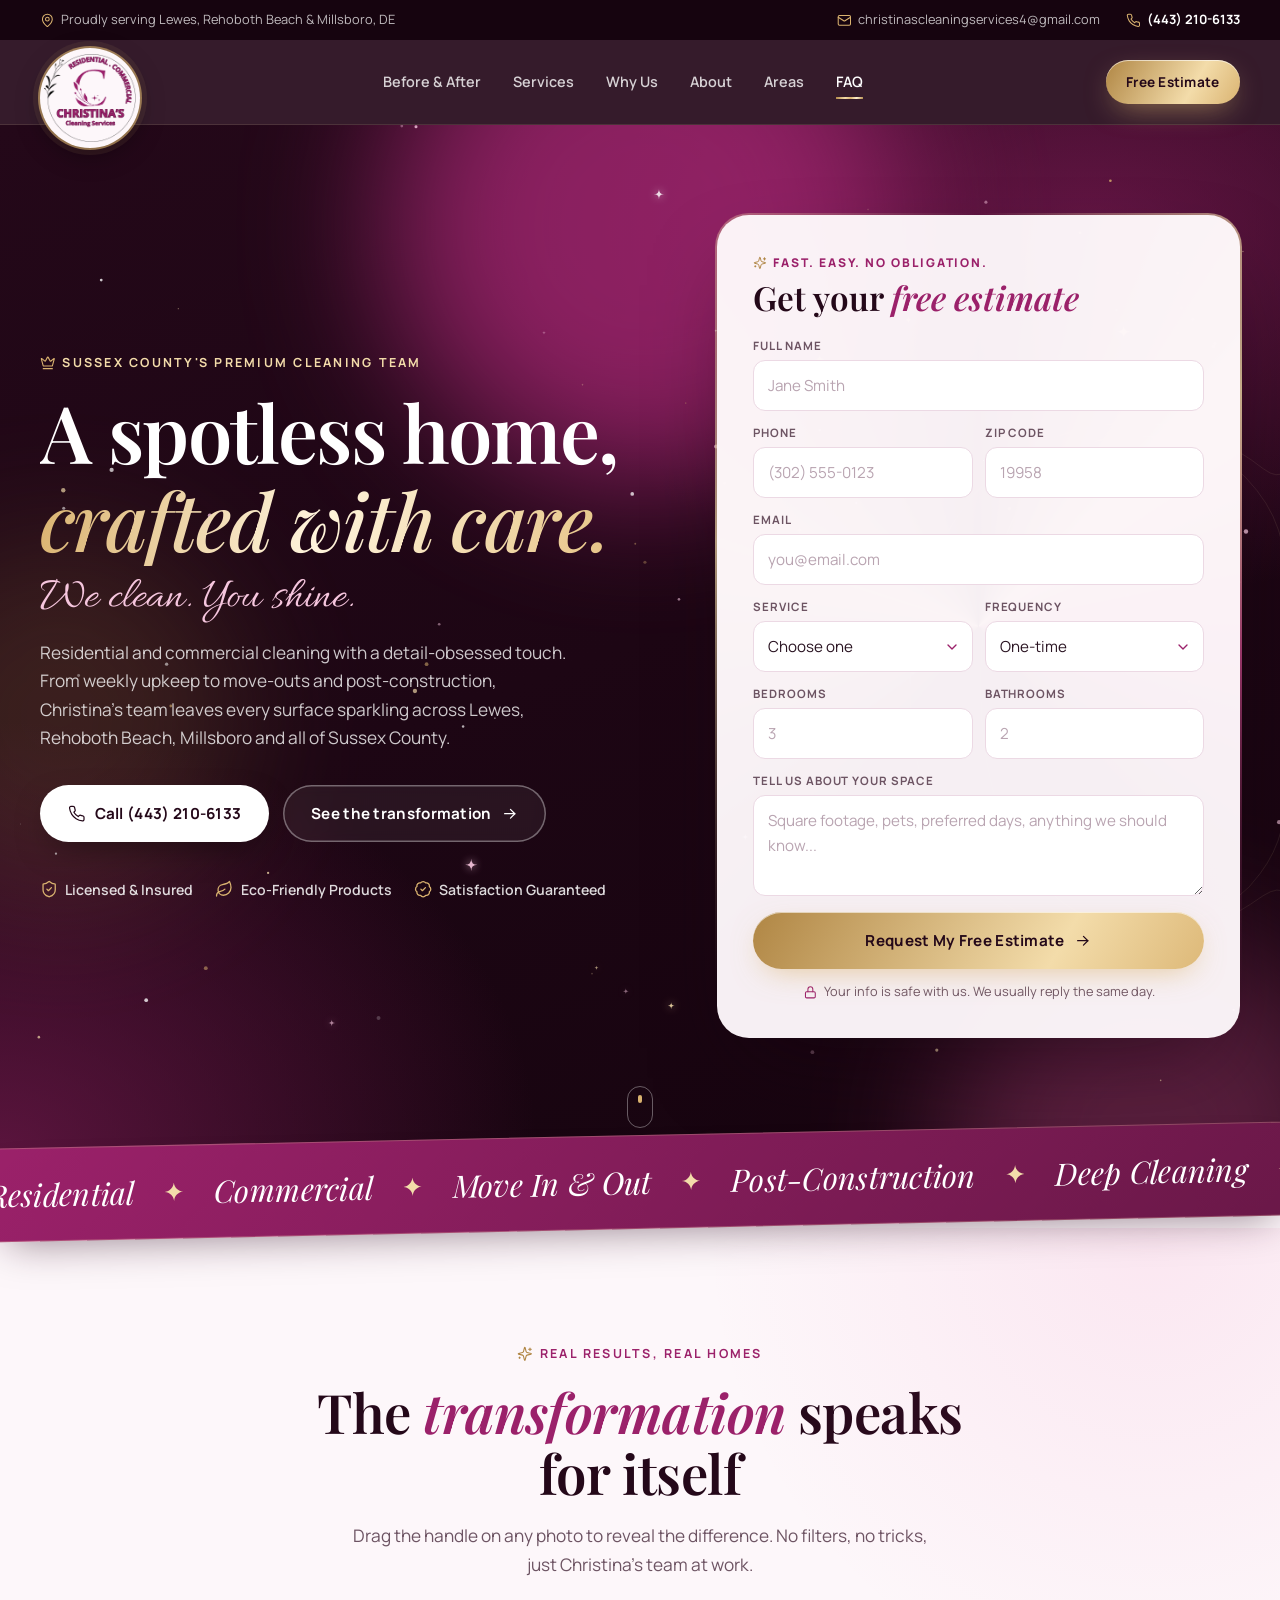
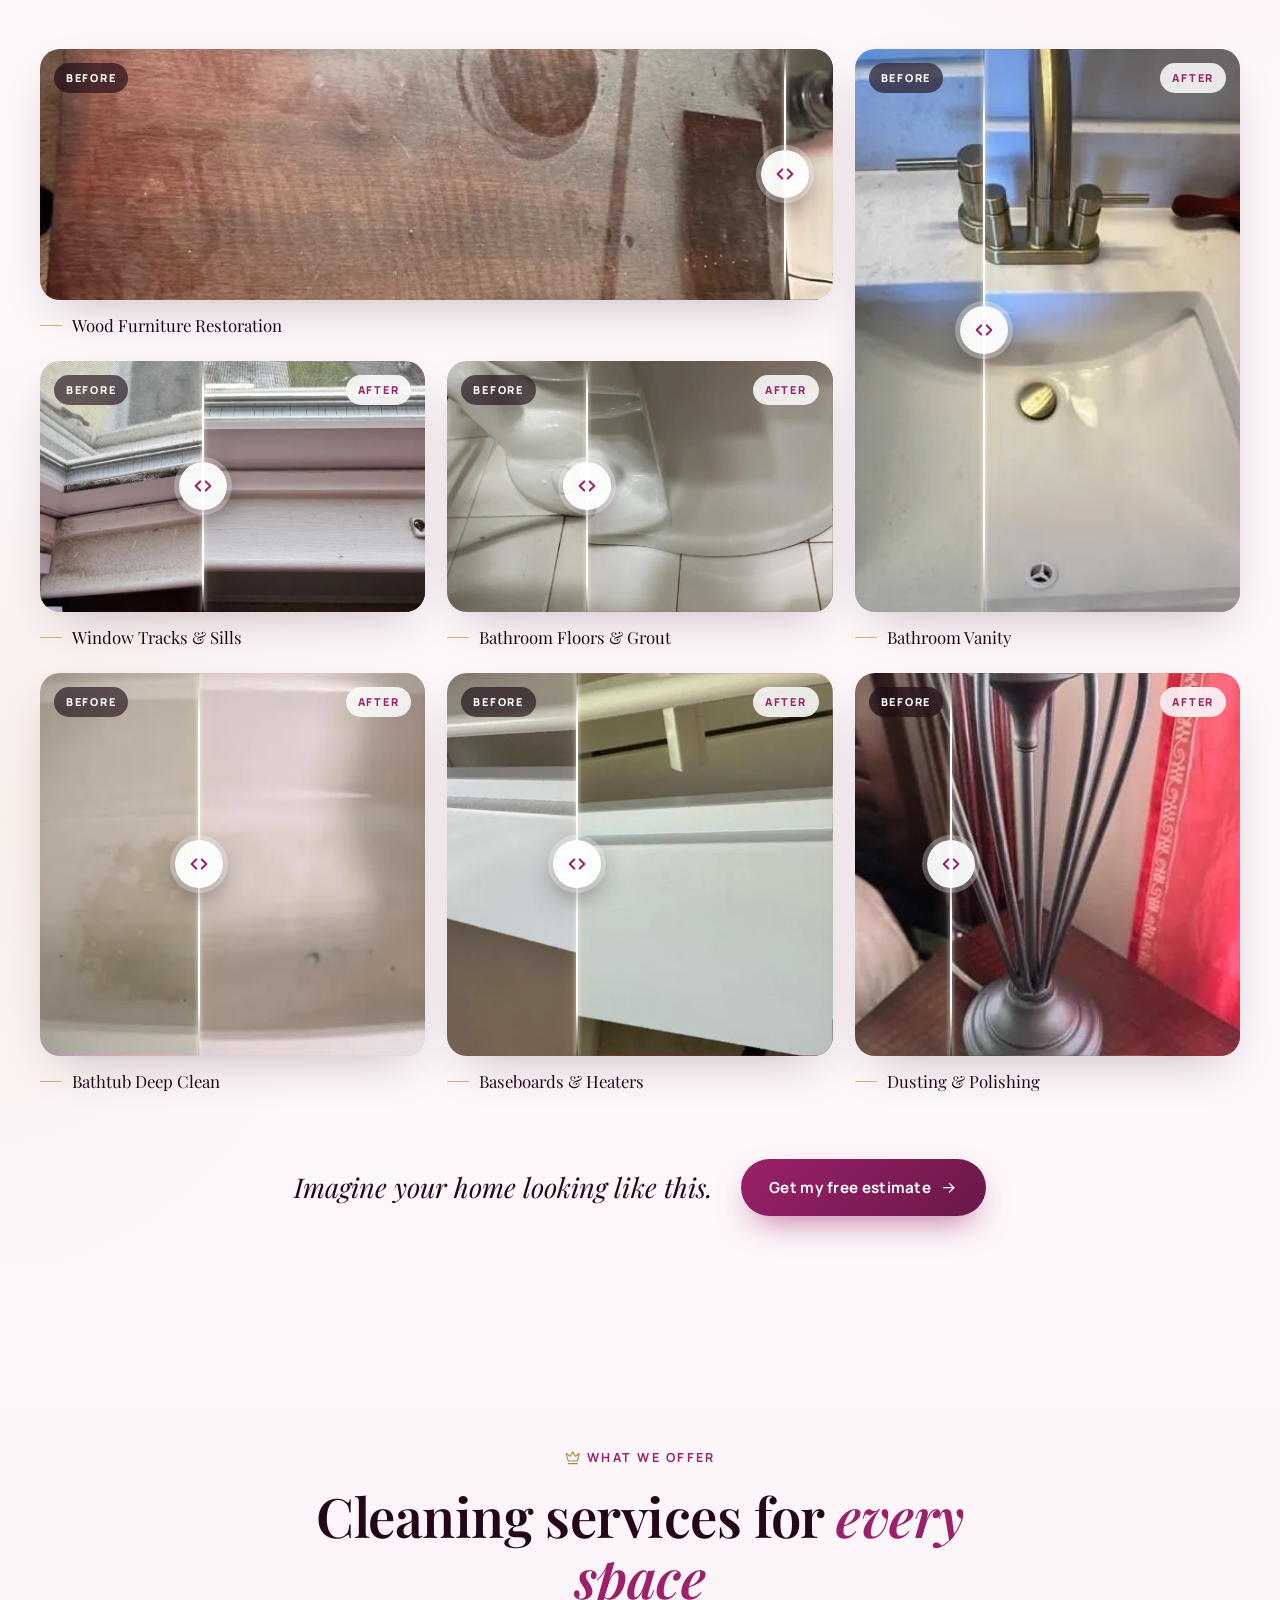
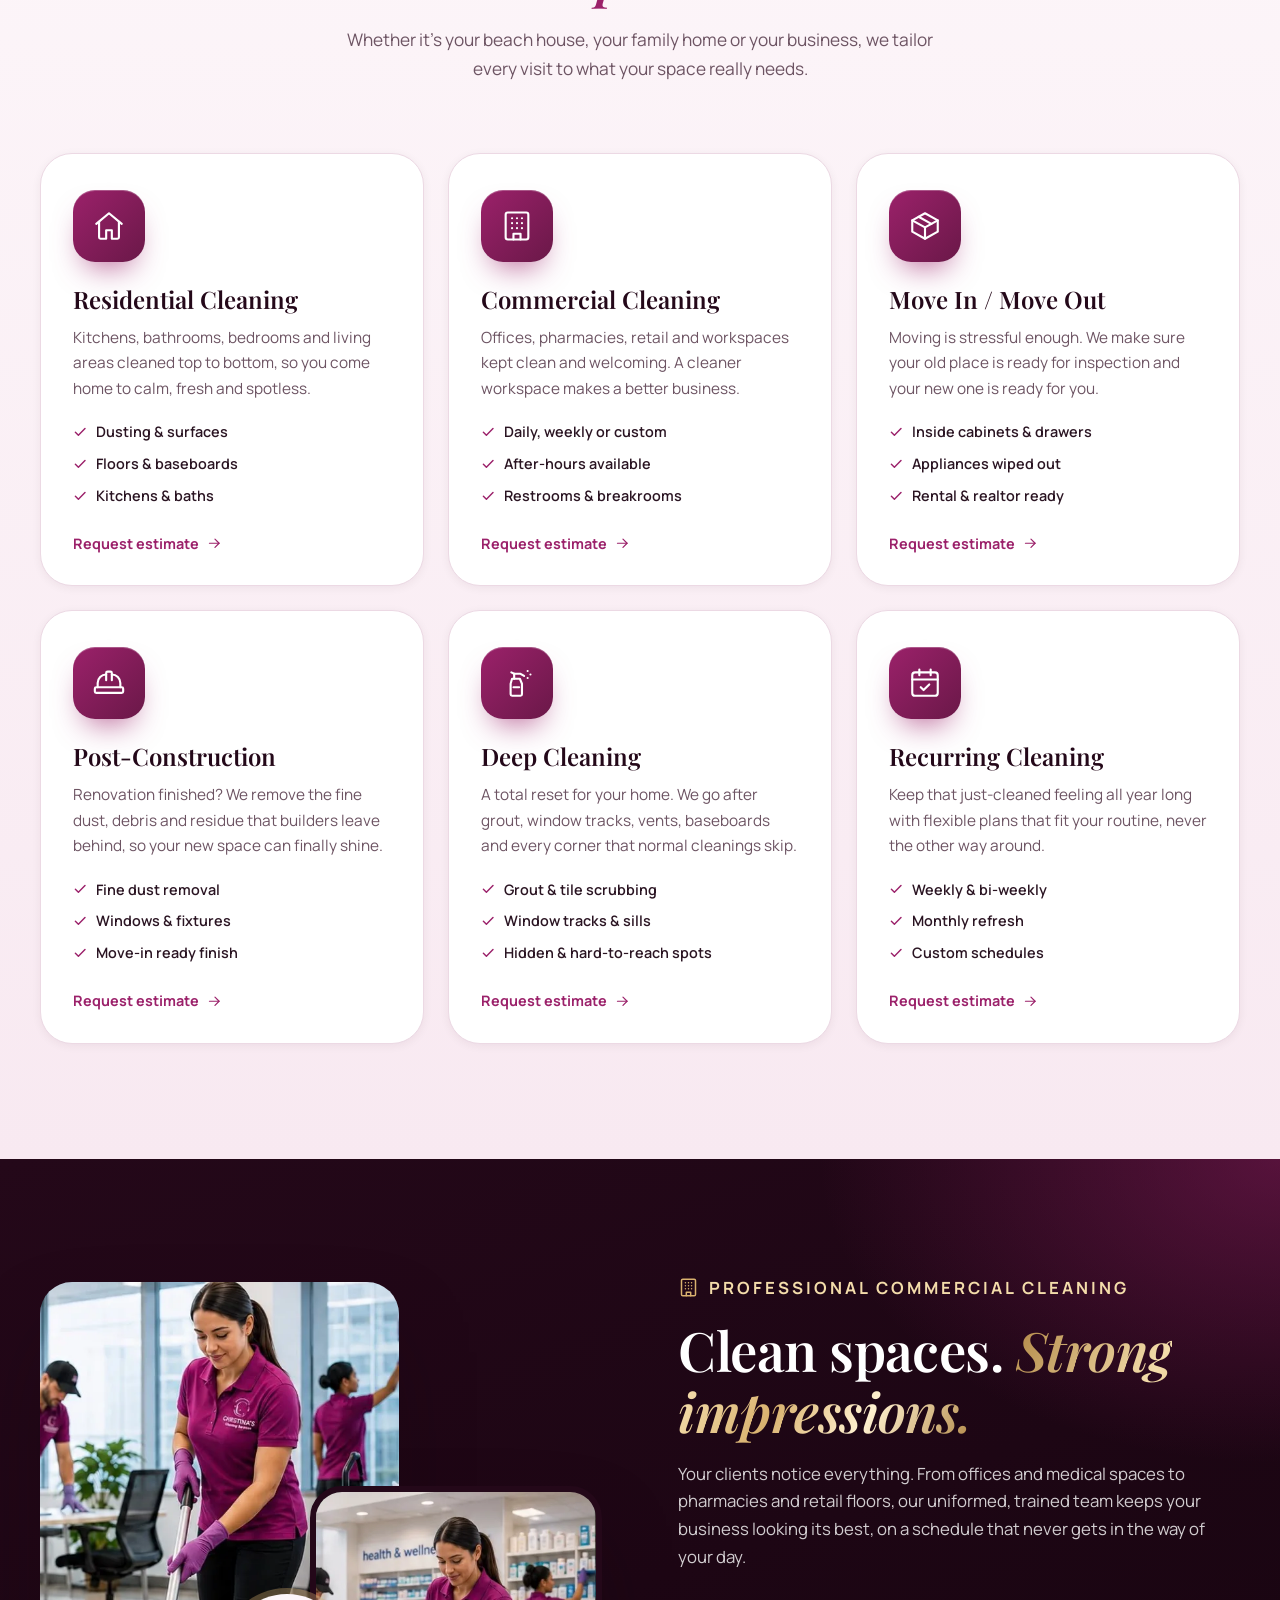
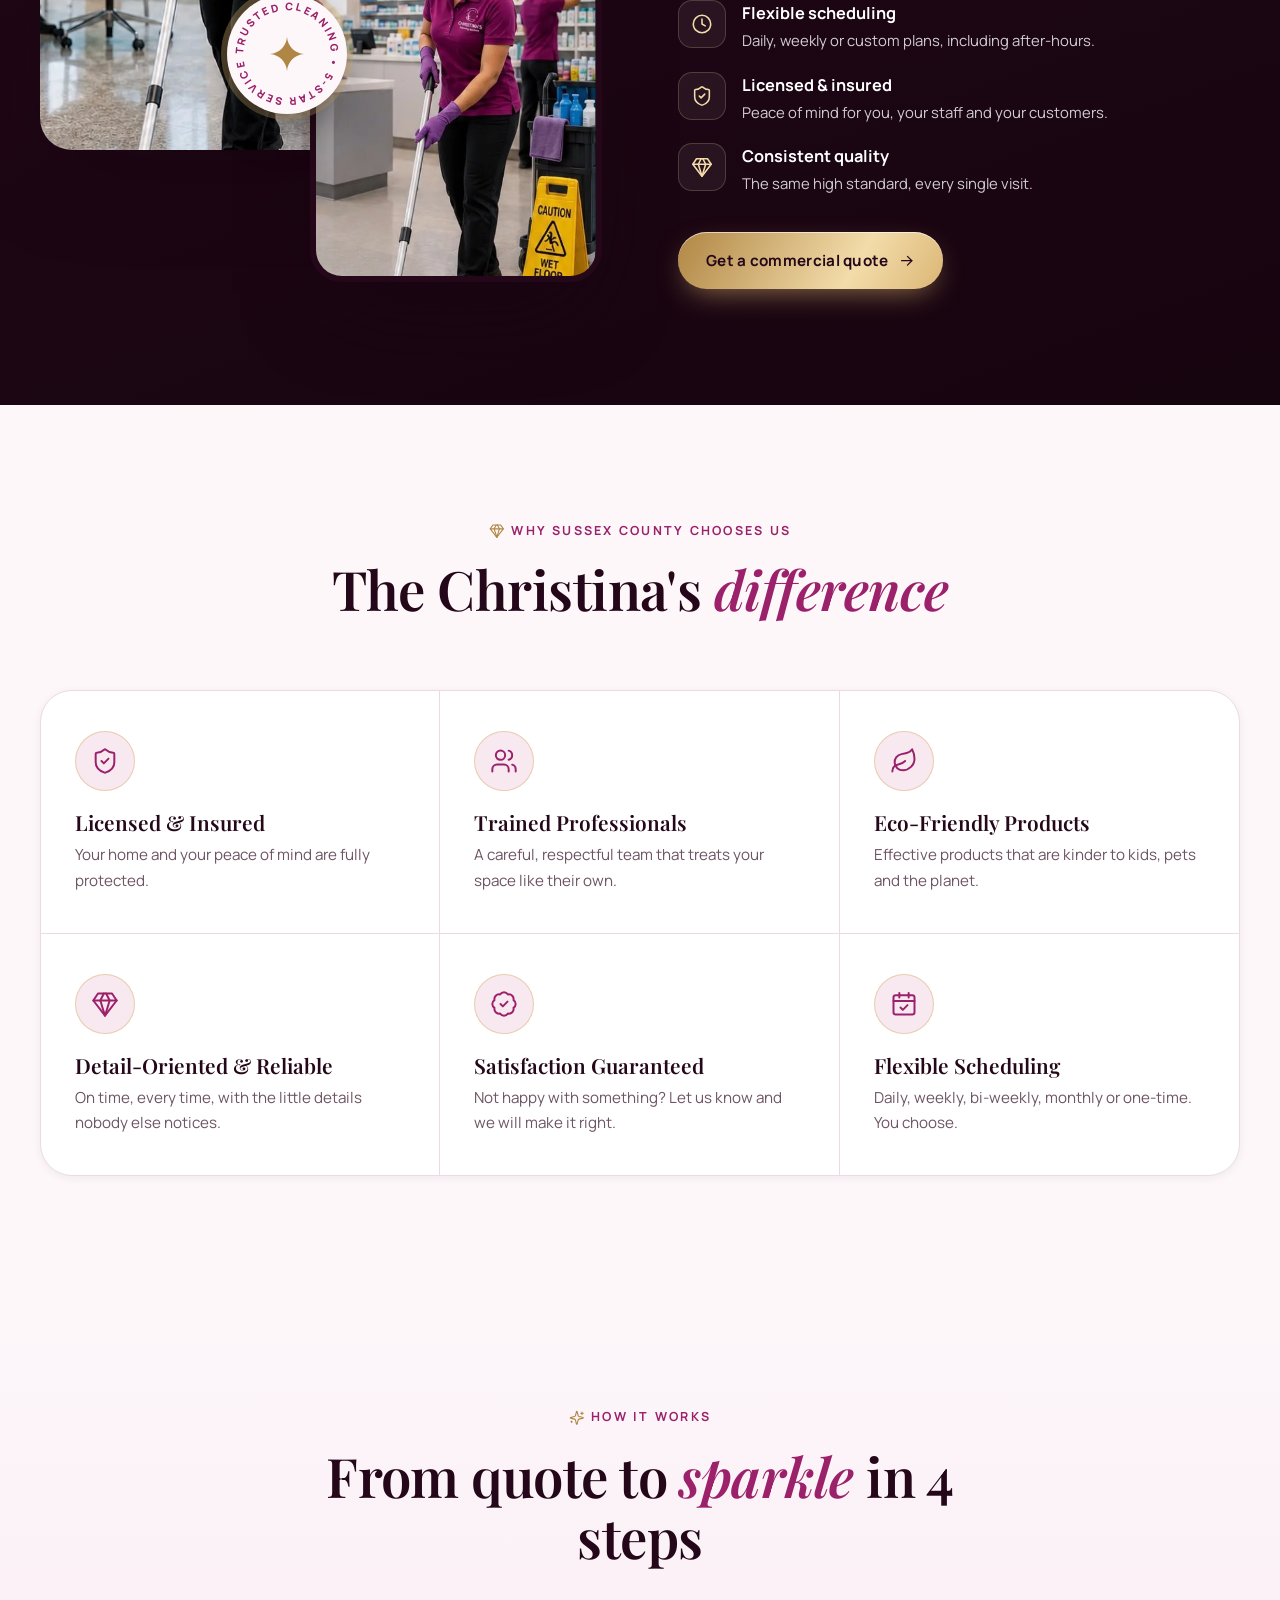
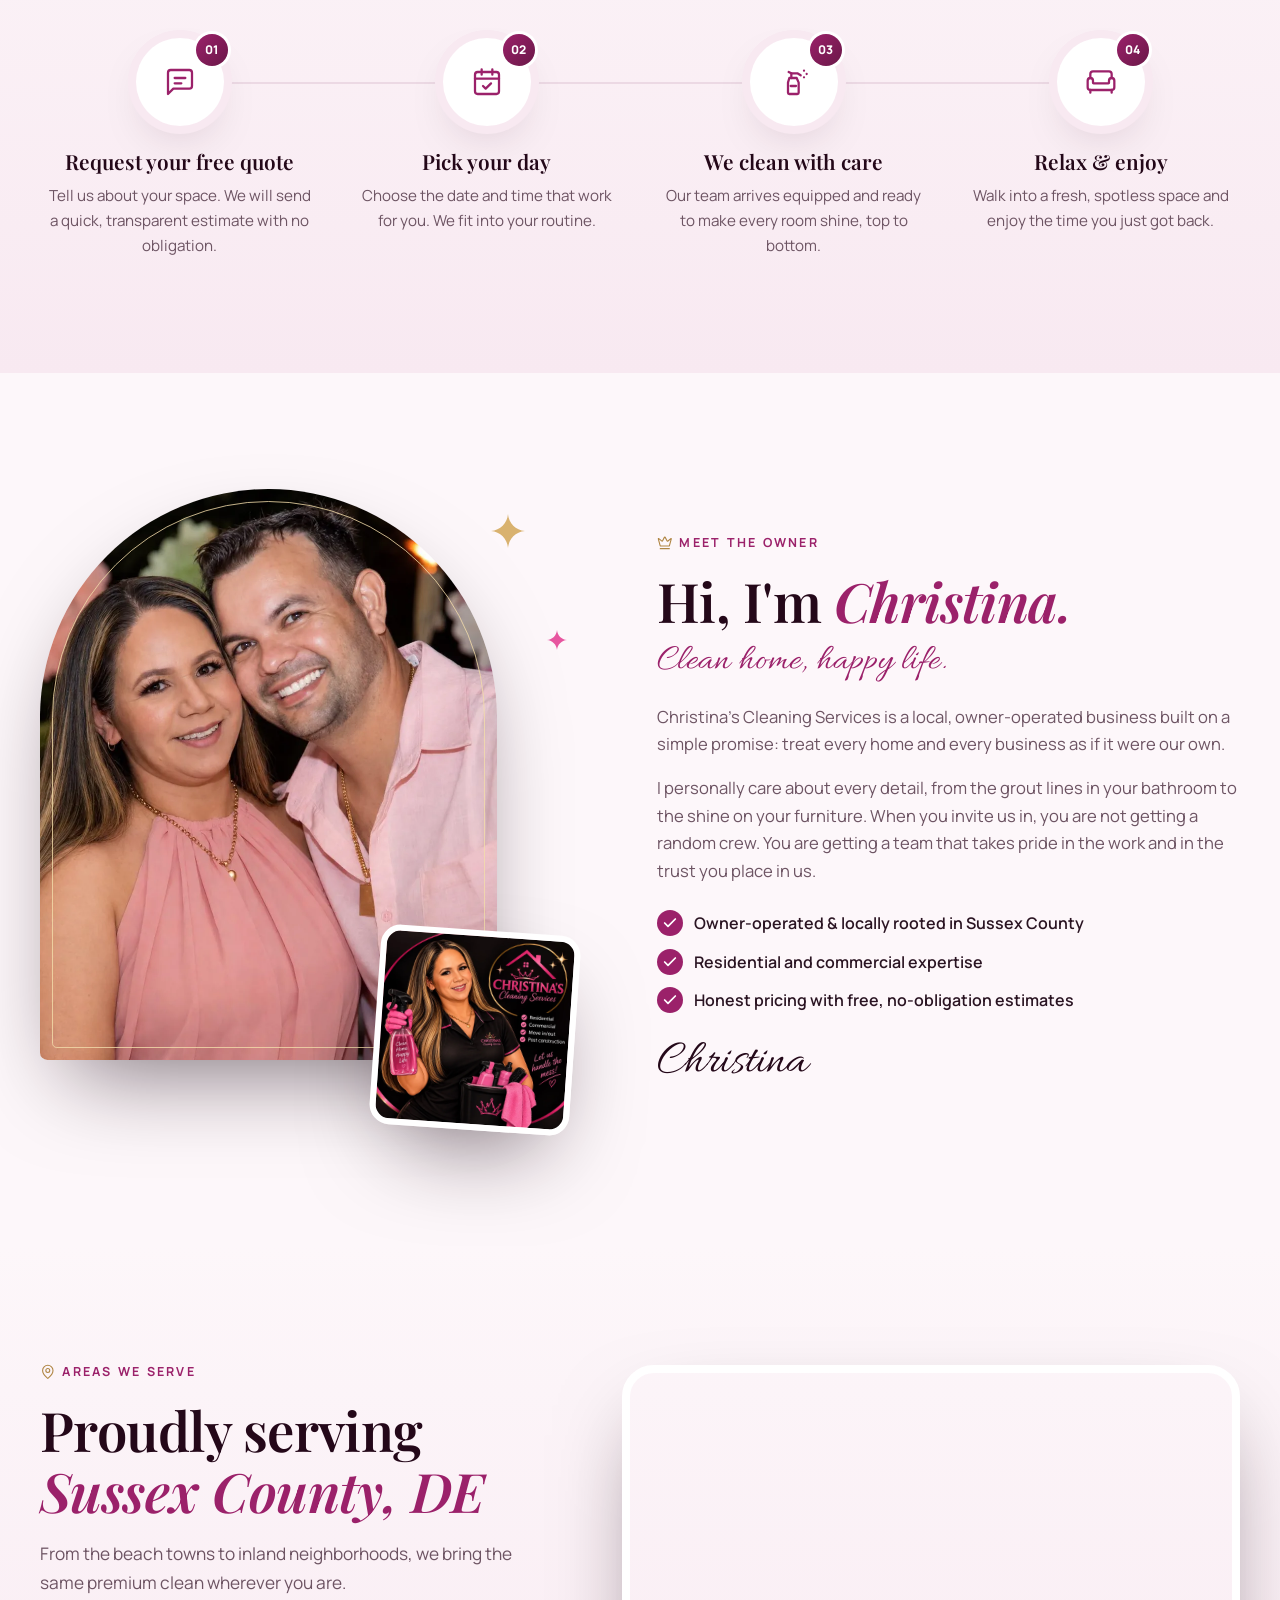
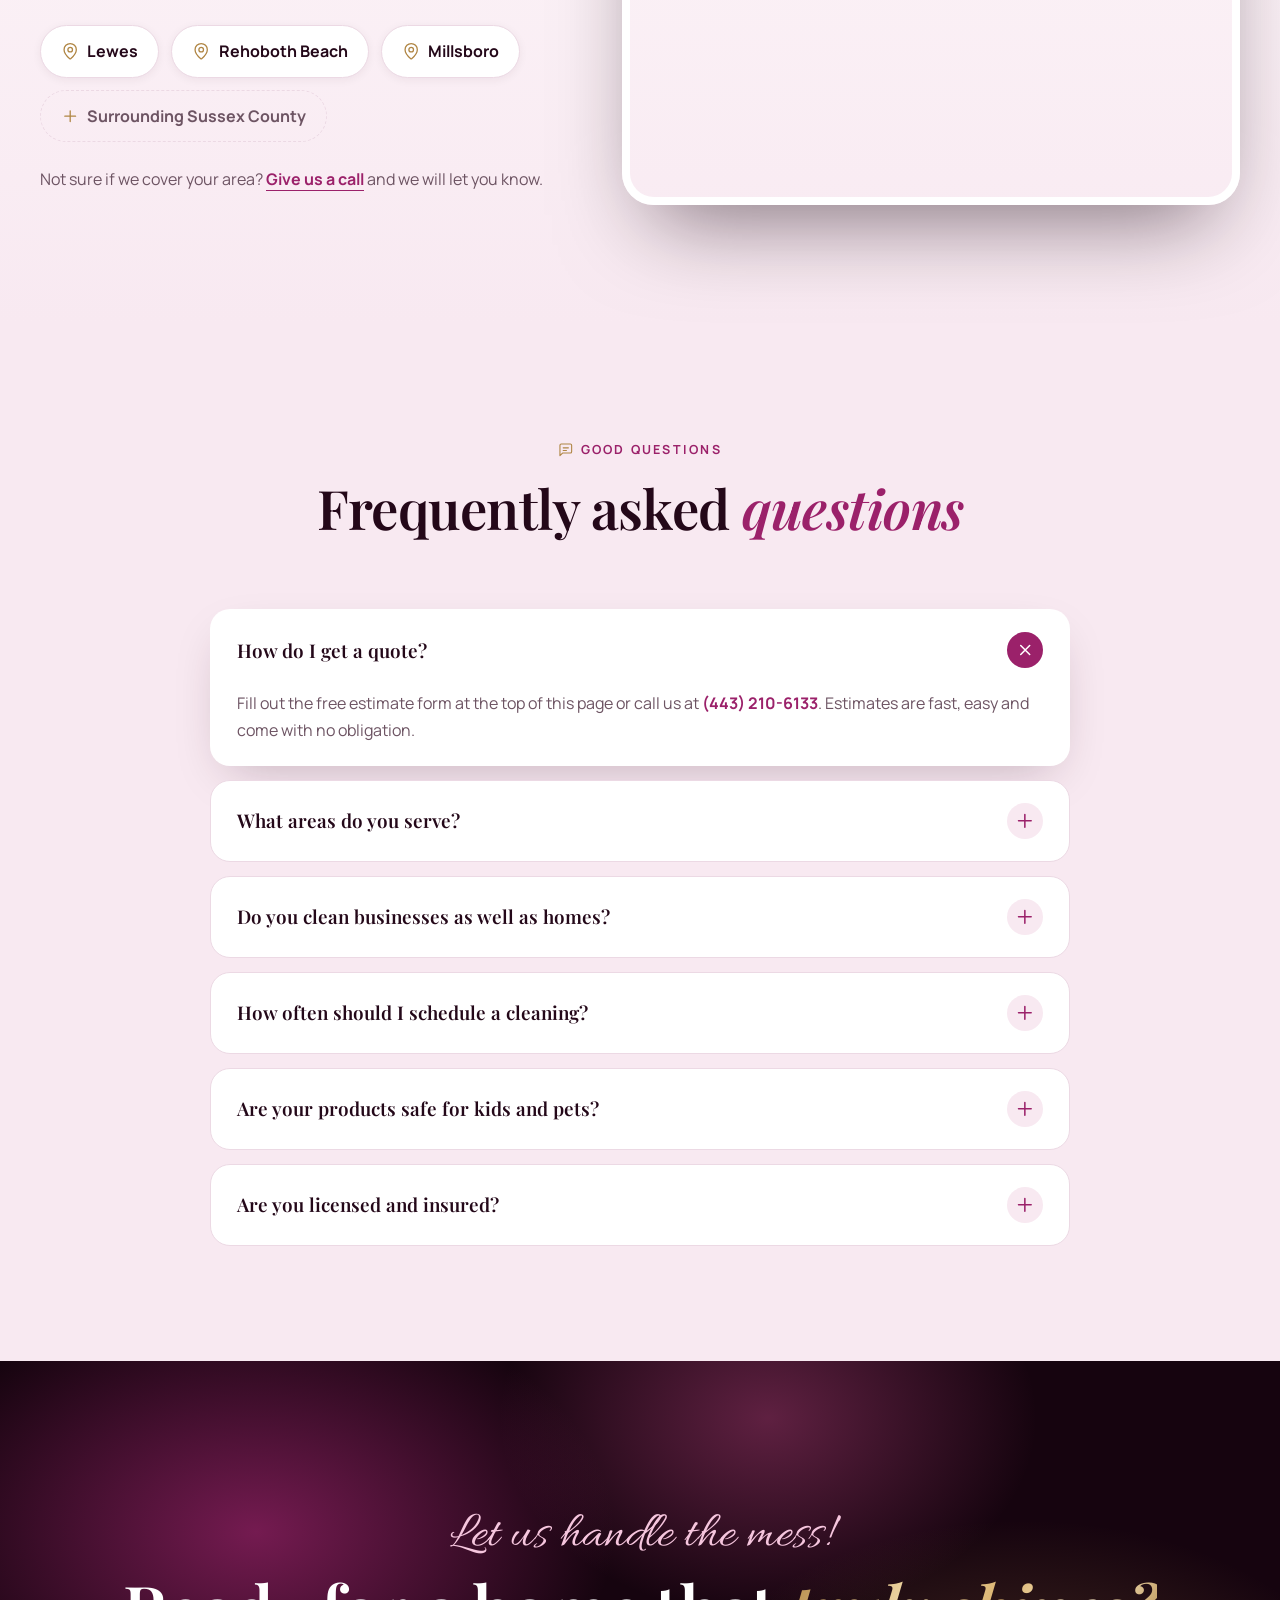
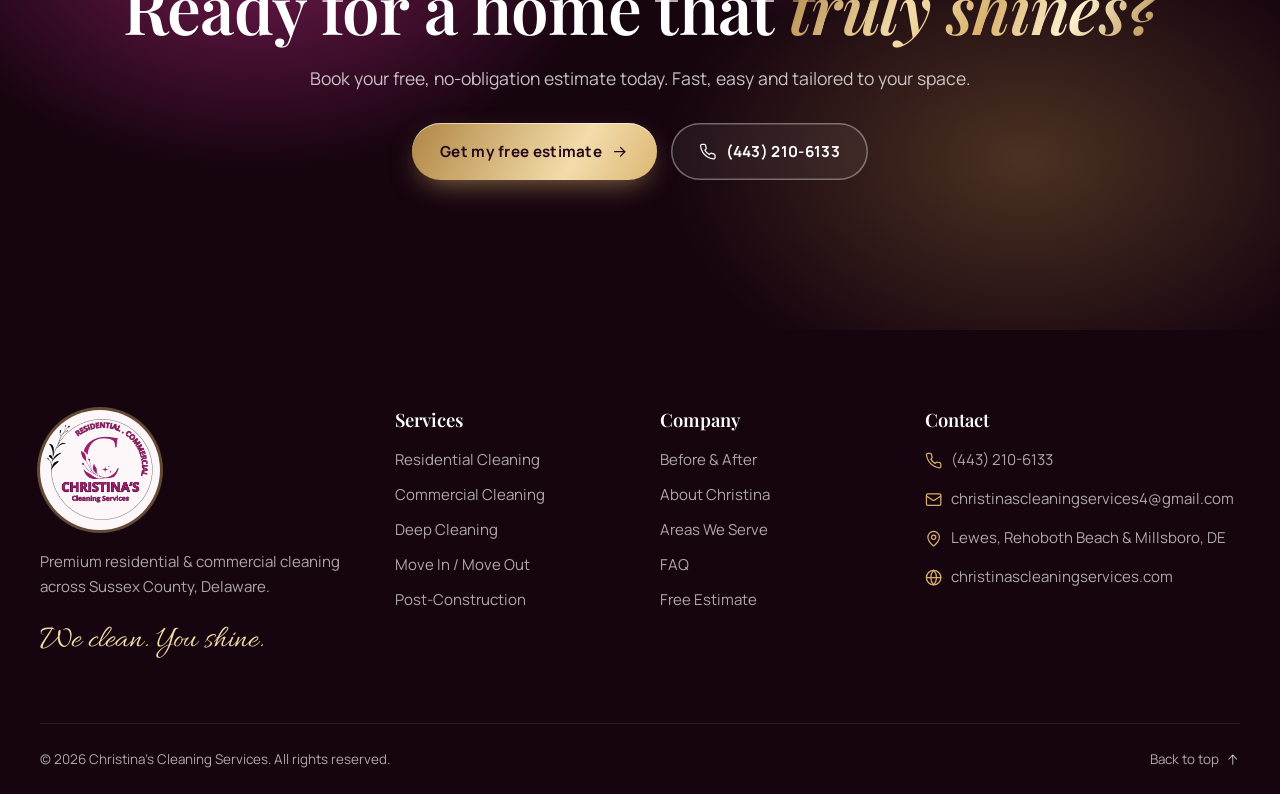
==== commit 4ab8d050: "Show only the logo badge in the header Drop the text wordmark next to the logo and enlarge the badge" ====
--- a/index.html
+++ b/index.html
@@ -127,11 +127,7 @@
 <header class="header" id="top">
   <div class="container header__inner">
     <a href="#top" class="brand" aria-label="Christina's Cleaning Services - home">
-      <span class="brand__badge"><img src="assets/img/logo.webp" alt="" width="56" height="54"></span>
-      <span class="brand__text">
-        <strong>Christina's</strong>
-        <em>Cleaning Services</em>
-      </span>
+      <span class="brand__badge"><img src="assets/img/logo.webp" alt="" width="100" height="96"></span>
     </a>
 
     <nav class="nav" id="nav" aria-label="Main">
--- a/assets/css/style.css
+++ b/assets/css/style.css
@@ -195,18 +195,17 @@
 .header__inner { display: flex; align-items: center; justify-content: space-between; height: var(--header-h); gap: 20px; transition: height .4s var(--ease); }
 .header.is-scrolled .header__inner { height: 70px; }
 
-.brand { display: flex; align-items: center; gap: 12px; color: #fff; }
+.brand { display: flex; align-items: center; color: #fff; align-self: flex-start; margin-top: 8px; position: relative; z-index: 2; transition: margin .4s var(--ease); }
+.header.is-scrolled .brand { margin-top: 6px; }
 .brand__badge {
-  width: 56px; height: 56px; border-radius: 50%; background: var(--cream);
+  width: 100px; height: 100px; border-radius: 50%; background: var(--cream);
   display: grid; place-items: center; flex-shrink: 0;
-  box-shadow: 0 0 0 2px rgba(217,178,111,.55), 0 6px 20px rgba(0,0,0,.3);
-  transition: transform .6s var(--ease);
-}
-.brand:hover .brand__badge { transform: rotate(-12deg) scale(1.05); }
-.brand__badge img { width: 88%; height: auto; }
-.brand__text { display: flex; flex-direction: column; line-height: 1.05; }
-.brand__text strong { font-family: var(--ff-serif); font-size: 1.35rem; font-weight: 600; letter-spacing: .01em; }
-.brand__text em { font-family: var(--ff-script); font-style: normal; font-size: 1.35rem; color: var(--gold-light); }
+  box-shadow: 0 0 0 2px rgba(217,178,111,.6), 0 0 0 7px rgba(217,178,111,.08), 0 8px 24px rgba(0,0,0,.35);
+  transition: transform .6s var(--ease), width .4s var(--ease), height .4s var(--ease);
+}
+.header.is-scrolled .brand__badge { width: 58px; height: 58px; box-shadow: 0 0 0 2px rgba(217,178,111,.6), 0 6px 18px rgba(0,0,0,.35); }
+.brand:hover .brand__badge { transform: rotate(-8deg) scale(1.06); }
+.brand__badge img { width: 92%; height: auto; }
 
 .nav { display: flex; align-items: center; gap: 4px; }
 .nav a {
@@ -807,9 +806,9 @@
 @media (max-width: 640px) {
   body { font-size: 15px; padding-bottom: 68px; }
   .topbar { display: none; }
-  .brand__badge { width: 46px; height: 46px; }
-  .brand__text strong { font-size: 1.15rem; }
-  .brand__text em { font-size: 1.15rem; }
+  .brand, .header.is-scrolled .brand { margin-top: 6px; }
+  .brand__badge { width: 76px; height: 76px; }
+  .header.is-scrolled .brand__badge { width: 60px; height: 60px; }
 
   .hero { padding-top: 36px; }
   .hero__ctas .btn { width: 100%; }
@@ -861,7 +860,6 @@
 
 @media (max-width: 380px) {
   .form__grid { grid-template-columns: 1fr; }
-  .brand__text em { display: none; }
 }
 
 @media (prefers-reduced-motion: reduce) {
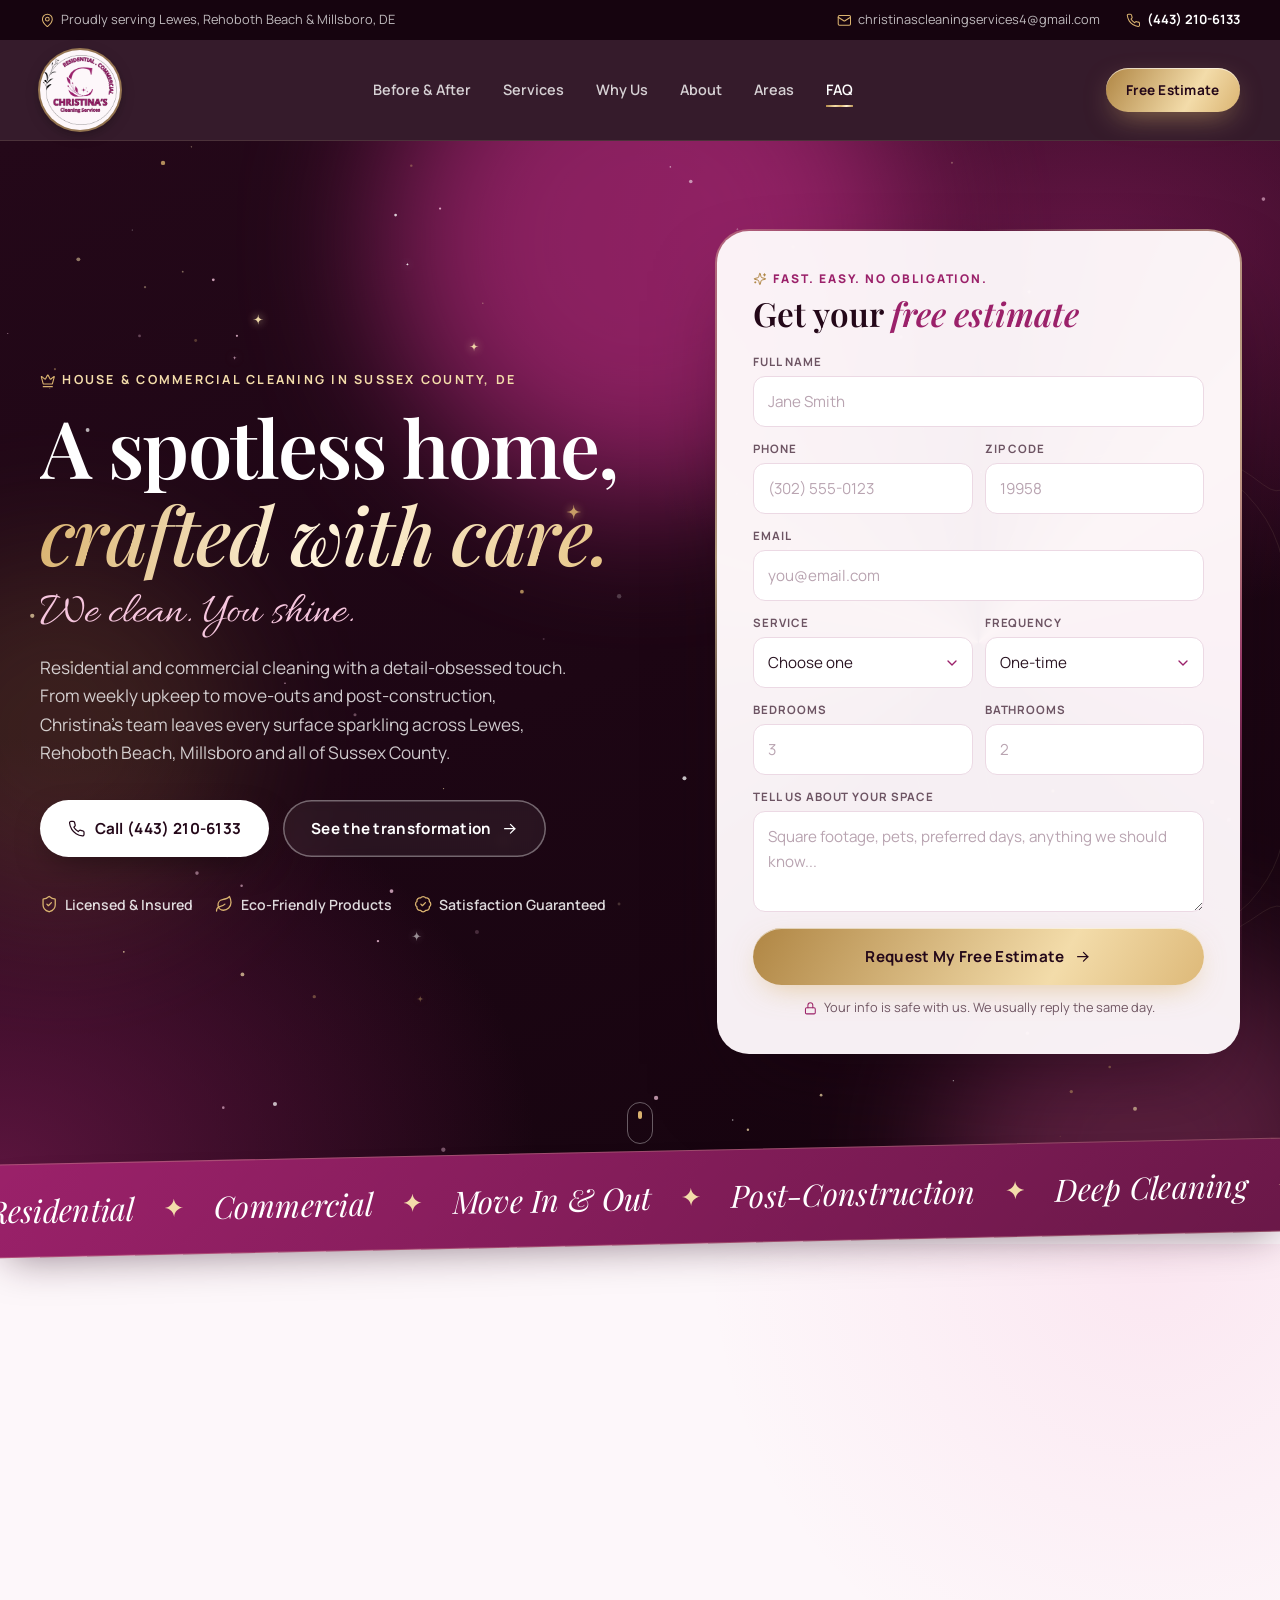
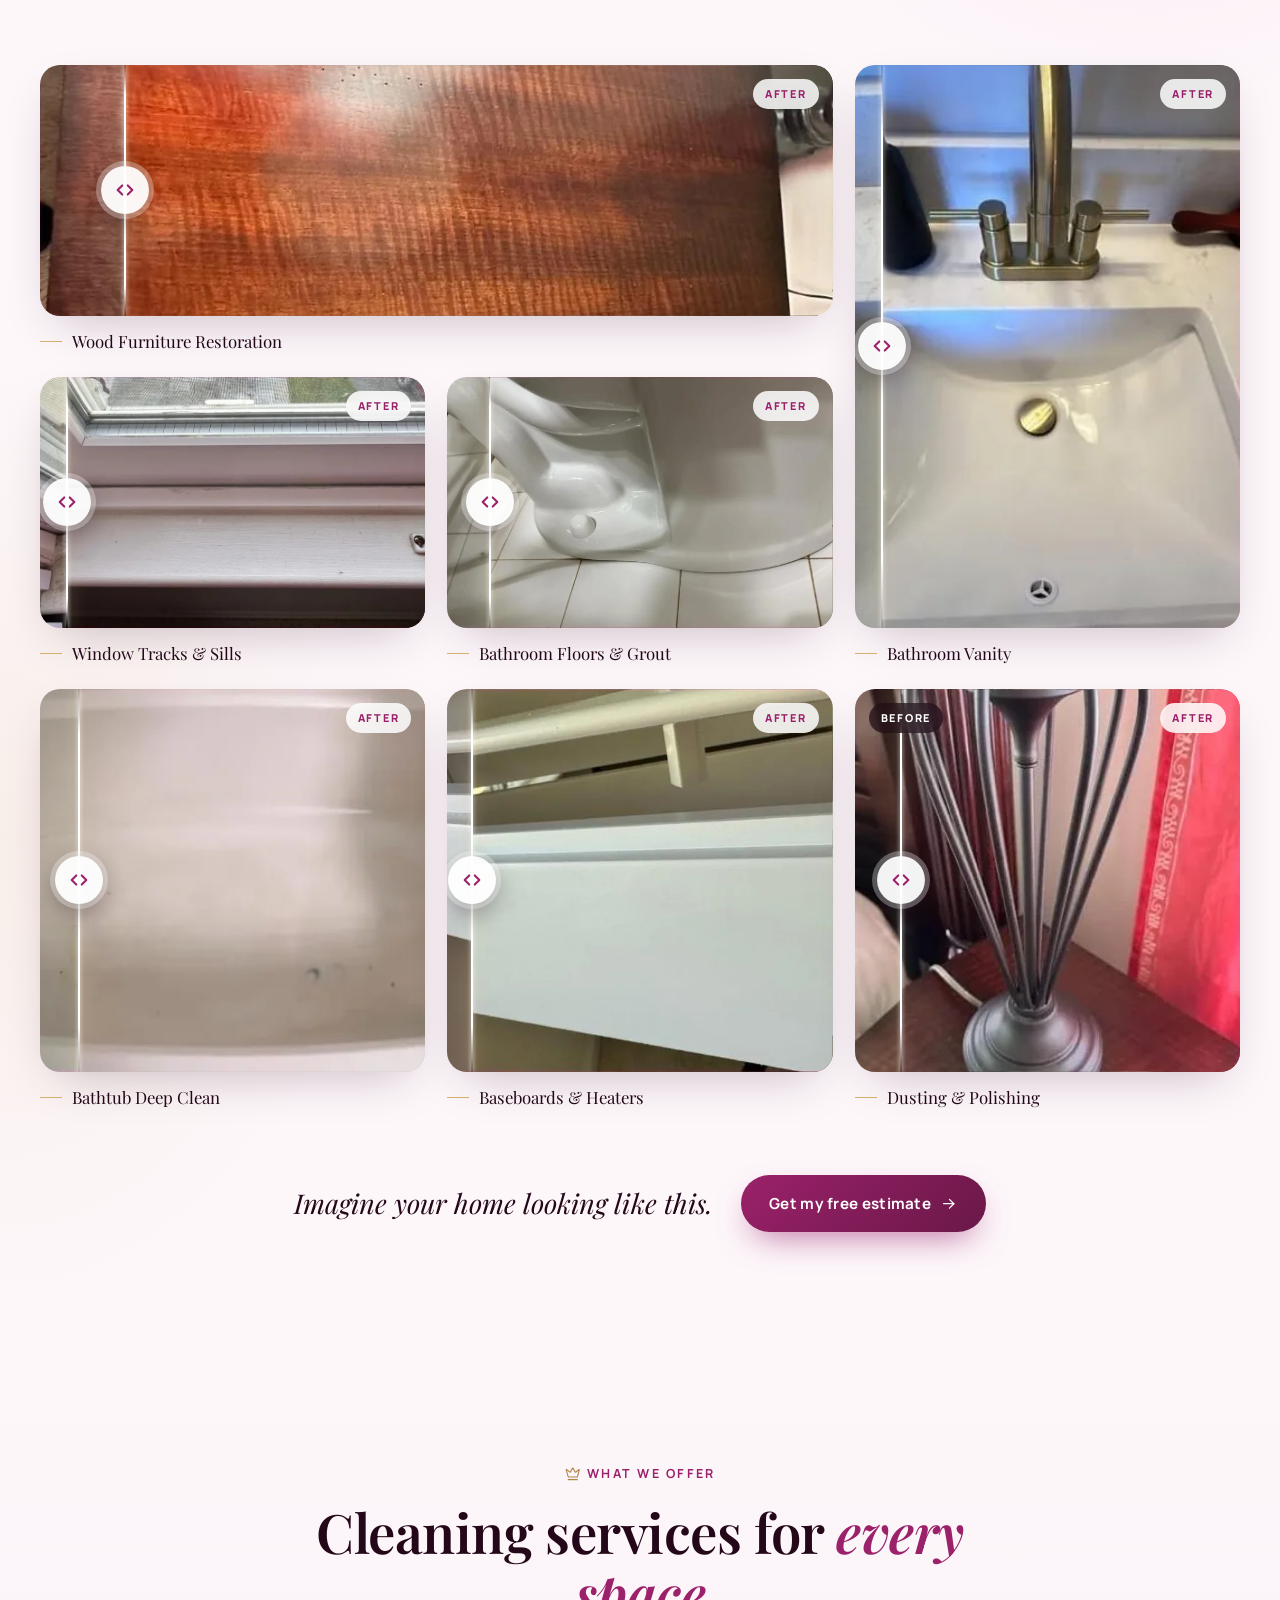
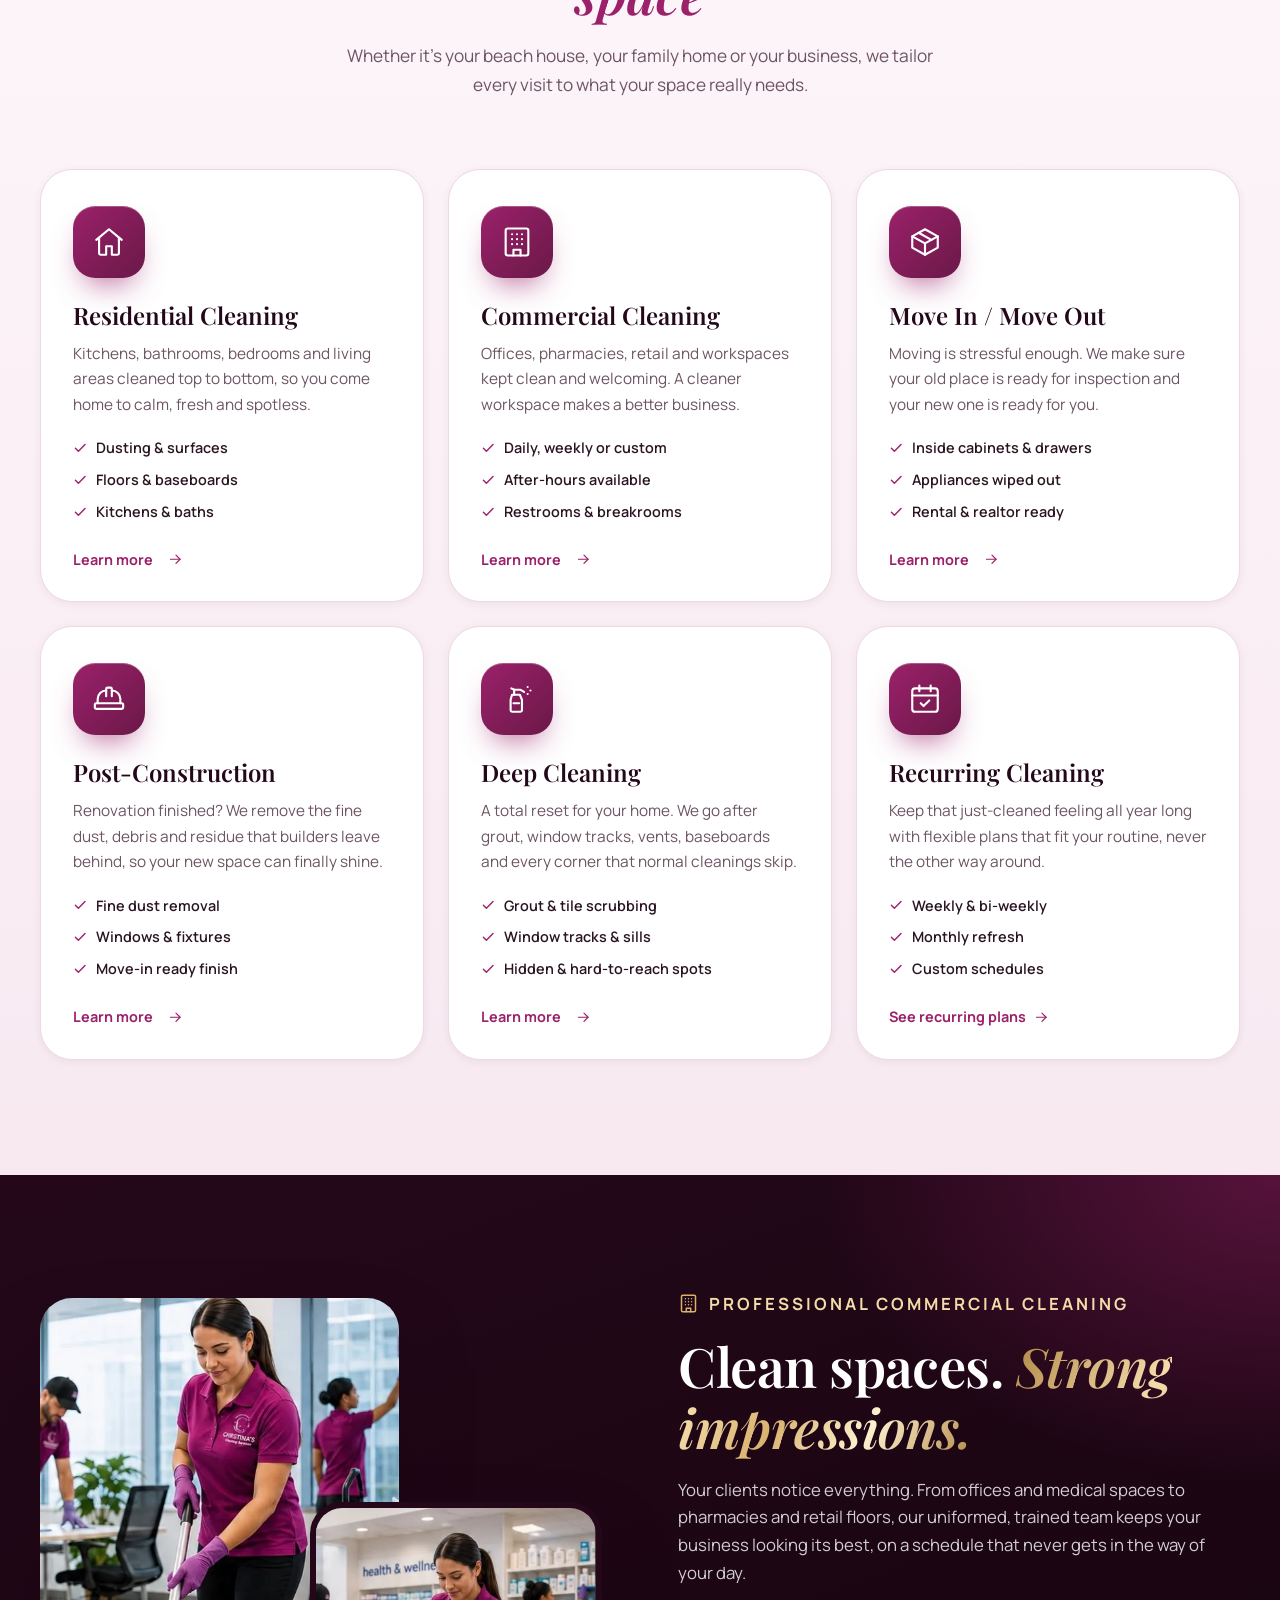
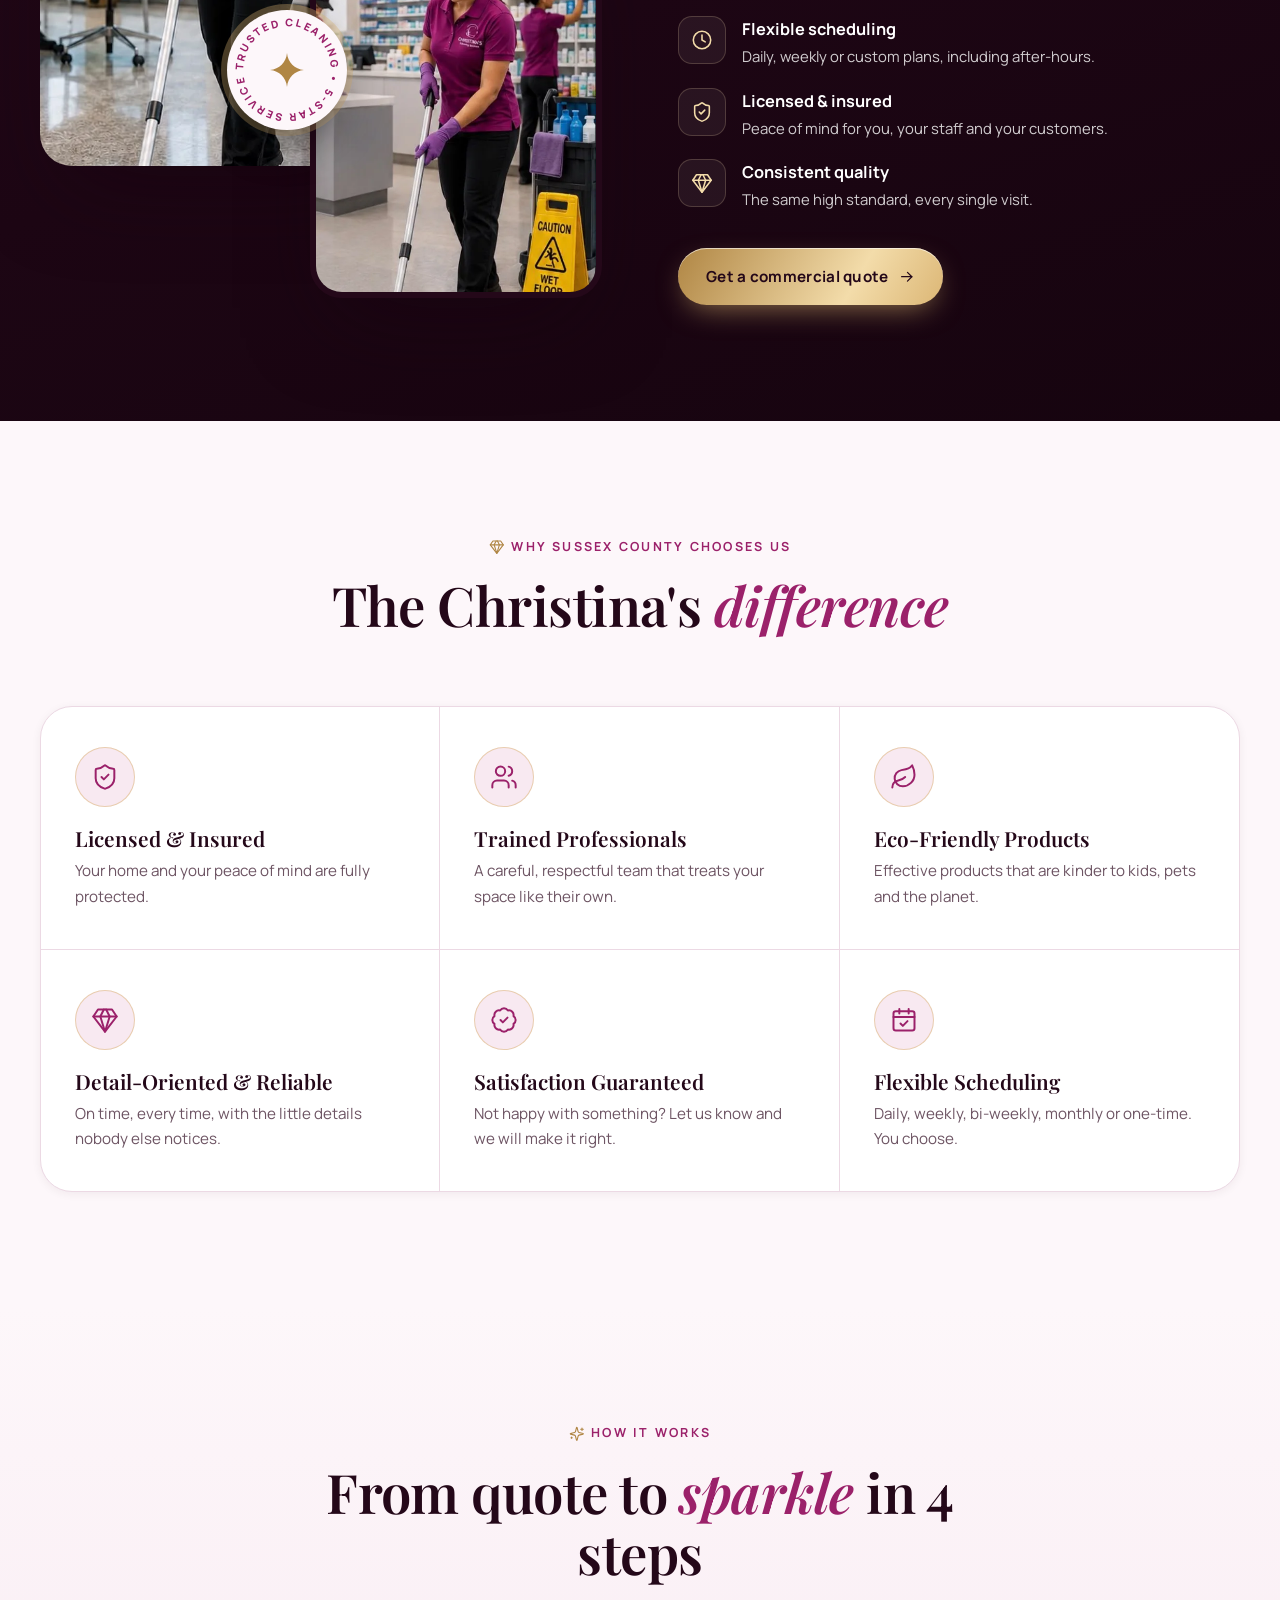
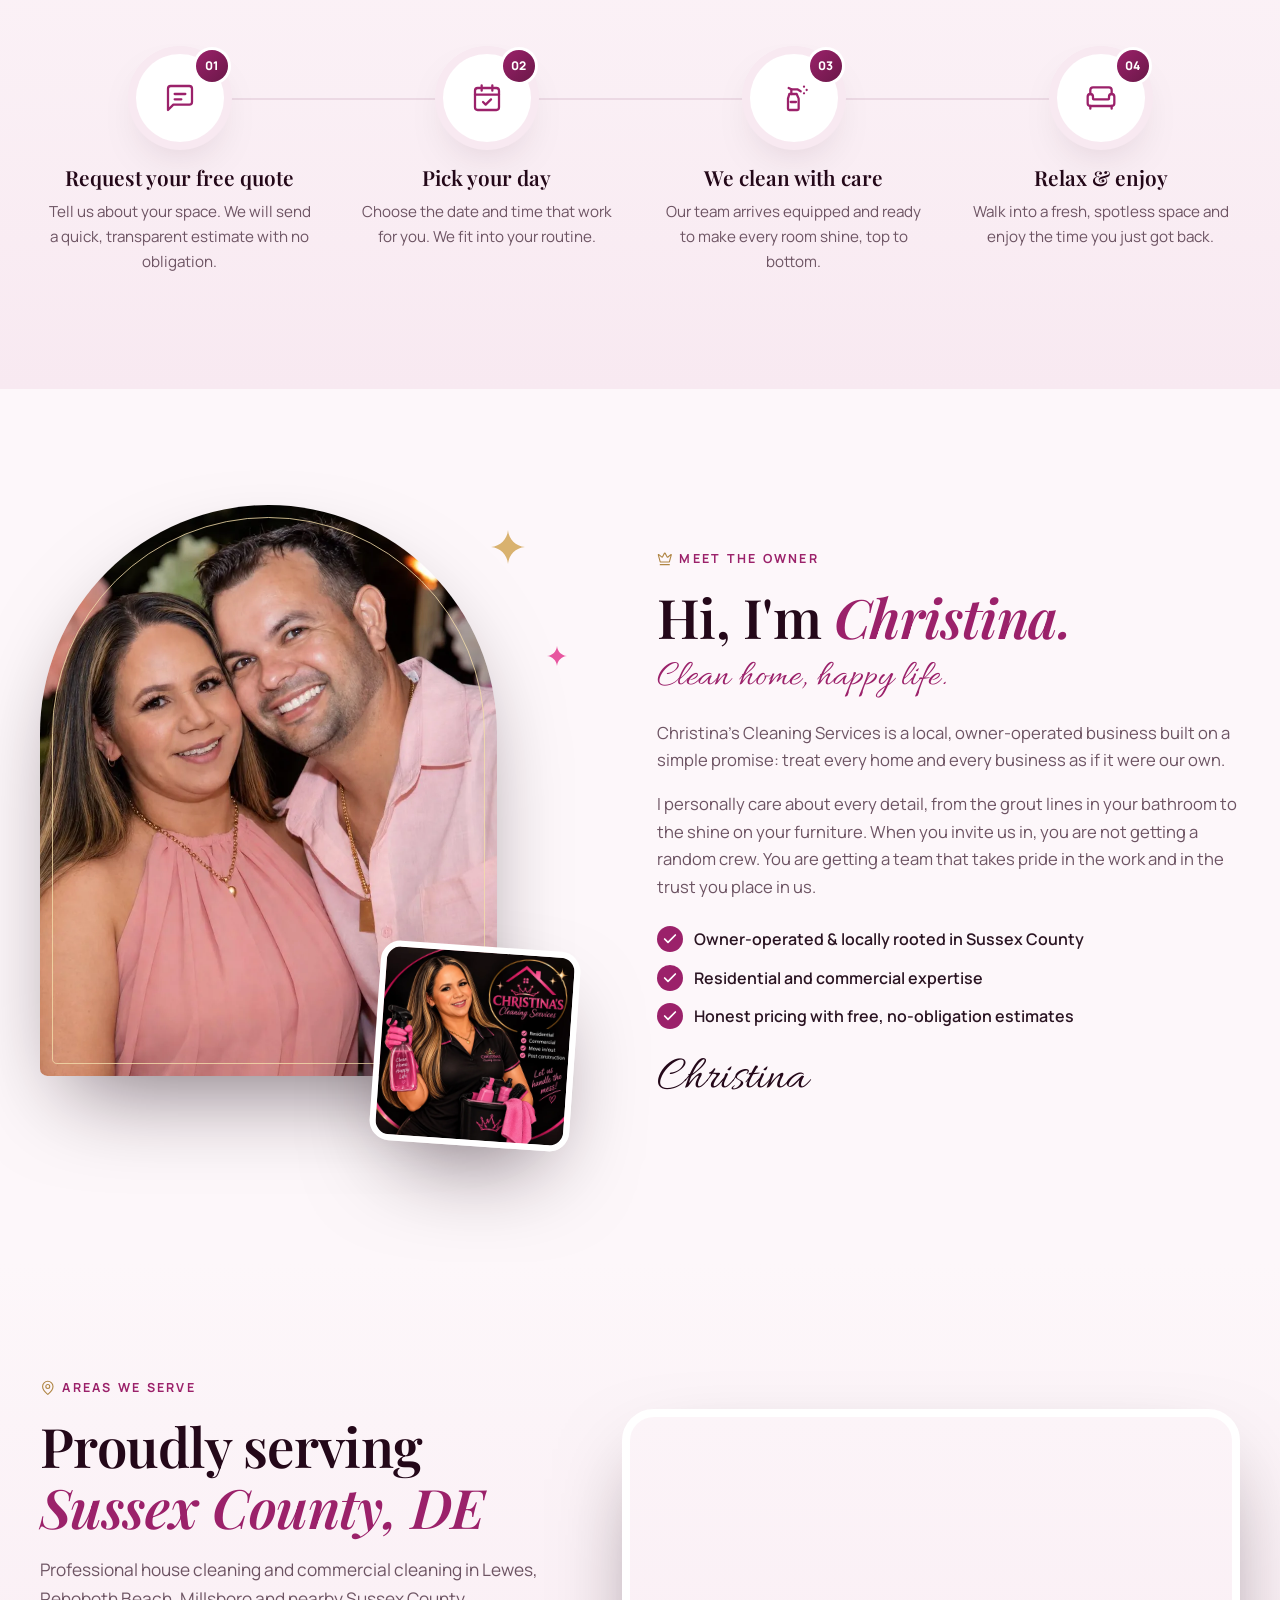
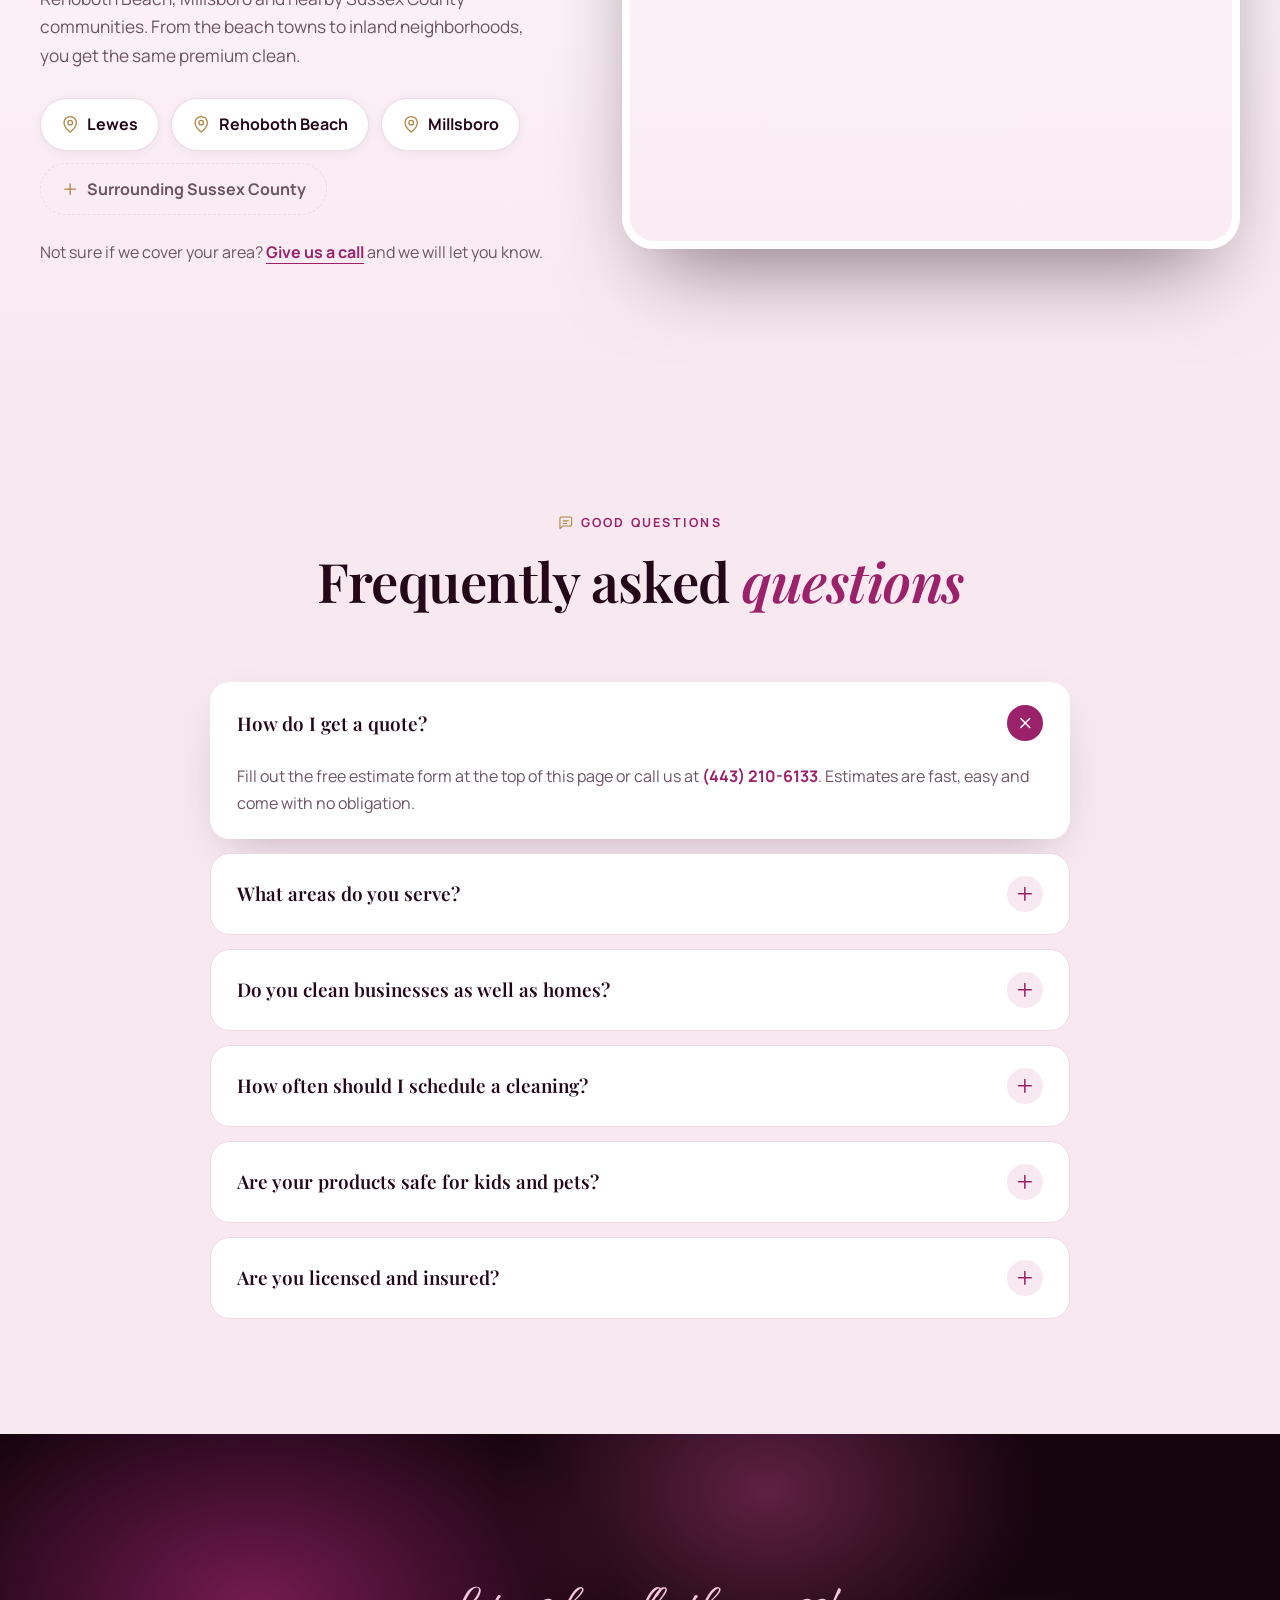
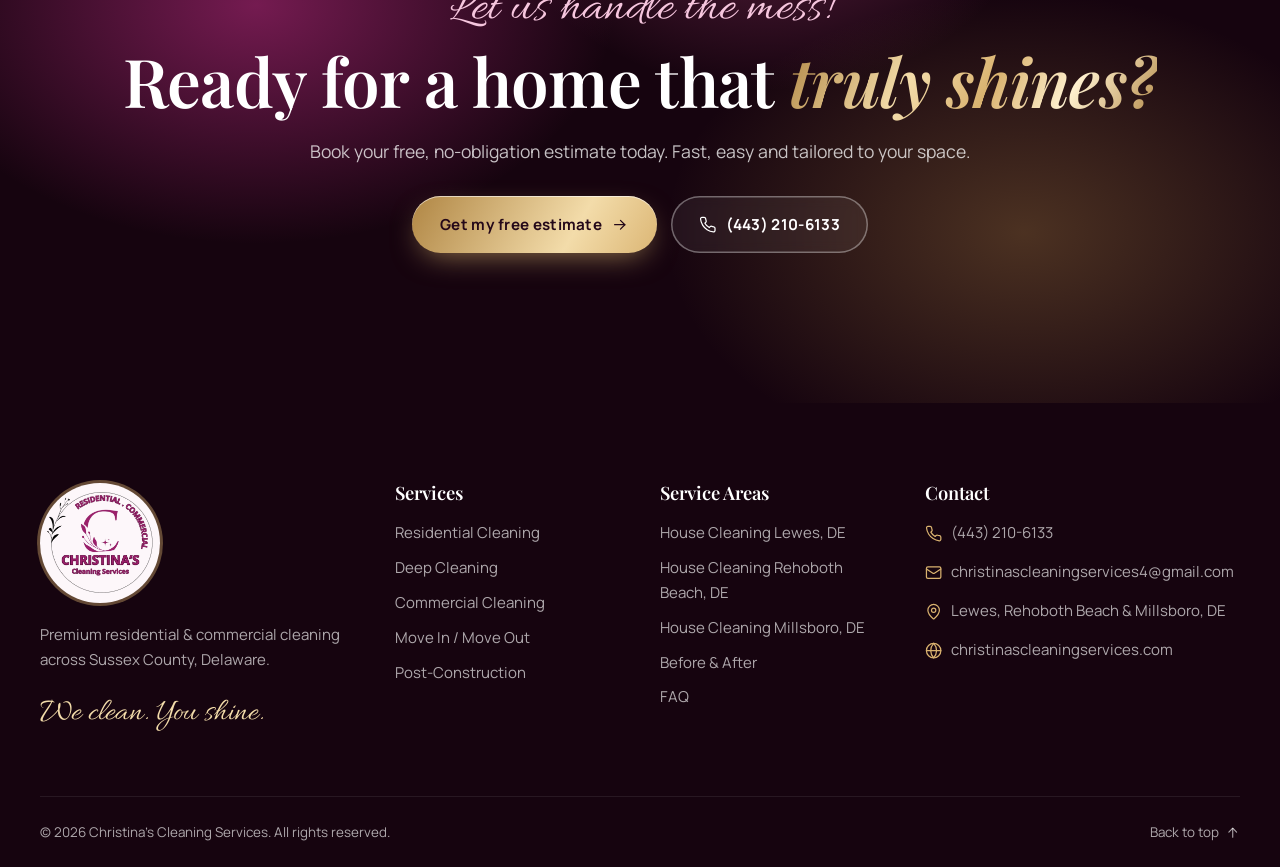
==== commit f11672c7: "Add local SEO: service and city pages, schema, sitemap - Home: keyword H1, refined title/description" ====
--- a/index.html
+++ b/index.html
@@ -3,66 +3,132 @@
 <head>
   <meta charset="UTF-8">
   <meta name="viewport" content="width=device-width, initial-scale=1">
-  <title>Christina's Cleaning Services | House &amp; Commercial Cleaning in Sussex County, DE</title>
-  <meta name="description" content="Residential, commercial, move in/out and post-construction cleaning in Lewes, Rehoboth Beach, Millsboro and Sussex County, Delaware. Licensed &amp; insured. Get your free estimate today.">
+  <title>House Cleaning in Sussex County, DE | Christina's Cleaning</title>
+  <meta name="description" content="Licensed &amp; insured house and commercial cleaning in Lewes, Rehoboth Beach &amp; Millsboro, DE. Deep, move-out &amp; post-construction cleaning. Free estimates.">
+  <meta name="robots" content="index, follow, max-image-preview:large, max-snippet:-1, max-video-preview:-1">
+  <link rel="canonical" href="https://christinascleaningservices.com/">
   <meta name="theme-color" content="#2B0A1F">
-  <link rel="canonical" href="https://christinascleaningservices.com/">
+  <meta name="author" content="Christina's Cleaning Services">
+  <meta name="geo.region" content="US-DE">
+  <meta name="geo.placename" content="Sussex County, Delaware">
+  <meta name="format-detection" content="telephone=yes">
 
   <meta property="og:type" content="website">
+  <meta property="og:locale" content="en_US">
   <meta property="og:site_name" content="Christina's Cleaning Services">
-  <meta property="og:title" content="Christina's Cleaning Services | Sussex County, DE">
-  <meta property="og:description" content="Luxury-level residential &amp; commercial cleaning in Lewes, Rehoboth Beach and Millsboro. We clean. You shine.">
+  <meta property="og:title" content="House Cleaning in Sussex County, DE | Christina's Cleaning Services">
+  <meta property="og:description" content="Residential &amp; commercial cleaning in Lewes, Rehoboth Beach and Millsboro, DE. Licensed &amp; insured. We clean. You shine.">
   <meta property="og:url" content="https://christinascleaningservices.com/">
   <meta property="og:image" content="https://christinascleaningservices.com/assets/img/og-image.jpg">
+  <meta property="og:image:width" content="1200">
+  <meta property="og:image:height" content="630">
+  <meta property="og:image:alt" content="Christina's Cleaning Services logo">
   <meta name="twitter:card" content="summary_large_image">
-
-  <link rel="icon" type="image/png" href="assets/img/favicon.png">
-  <link rel="apple-touch-icon" href="assets/img/apple-touch-icon.png">
-
+  <meta name="twitter:title" content="House Cleaning in Sussex County, DE | Christina's Cleaning Services">
+  <meta name="twitter:description" content="Residential &amp; commercial cleaning in Lewes, Rehoboth Beach and Millsboro, DE. Free estimates.">
+  <meta name="twitter:image" content="https://christinascleaningservices.com/assets/img/og-image.jpg">
+
+  <link rel="icon" type="image/png" href="/assets/img/favicon.png">
+  <link rel="apple-touch-icon" href="/assets/img/apple-touch-icon.png">
+  <link rel="manifest" href="/site.webmanifest">
+
+  <script>try{if(sessionStorage.getItem("ccs-intro"))document.documentElement.classList.add("no-loader")}catch(e){}</script>
   <link rel="preconnect" href="https://fonts.googleapis.com">
   <link rel="preconnect" href="https://fonts.gstatic.com" crossorigin>
   <link href="https://fonts.googleapis.com/css2?family=Playfair+Display:ital,wght@0,500;0,600;0,700;1,500;1,600&family=Manrope:wght@400;500;600;700;800&family=Allura&display=swap" rel="stylesheet">
-  <link rel="stylesheet" href="assets/css/style.css">
+  <link rel="stylesheet" href="/assets/css/style.css">
 
   <script type="application/ld+json">
   {
     "@context": "https://schema.org",
-    "@type": "HouseCleaningService",
-    "name": "Christina's Cleaning Services",
-    "url": "https://christinascleaningservices.com/",
-    "logo": "https://christinascleaningservices.com/assets/img/logo.png",
-    "image": "https://christinascleaningservices.com/assets/img/og-image.jpg",
-    "telephone": "+1-443-210-6133",
-    "email": "christinascleaningservices4@gmail.com",
-    "priceRange": "$$",
-    "address": {
-      "@type": "PostalAddress",
-      "addressRegion": "DE",
-      "addressCountry": "US"
-    },
-    "areaServed": [
-      { "@type": "City", "name": "Lewes, DE" },
-      { "@type": "City", "name": "Rehoboth Beach, DE" },
-      { "@type": "City", "name": "Millsboro, DE" },
-      { "@type": "AdministrativeArea", "name": "Sussex County, DE" }
-    ],
-    "hasOfferCatalog": {
-      "@type": "OfferCatalog",
-      "name": "Cleaning Services",
-      "itemListElement": [
-        { "@type": "Offer", "itemOffered": { "@type": "Service", "name": "Residential Cleaning" } },
-        { "@type": "Offer", "itemOffered": { "@type": "Service", "name": "Commercial Cleaning" } },
-        { "@type": "Offer", "itemOffered": { "@type": "Service", "name": "Deep Cleaning" } },
-        { "@type": "Offer", "itemOffered": { "@type": "Service", "name": "Move In / Move Out Cleaning" } },
-        { "@type": "Offer", "itemOffered": { "@type": "Service", "name": "Post-Construction Cleaning" } },
-        { "@type": "Offer", "itemOffered": { "@type": "Service", "name": "Recurring Cleaning" } }
-      ]
-    }
+    "@graph": [
+      {
+        "@type": "WebSite",
+        "@id": "https://christinascleaningservices.com/#website",
+        "url": "https://christinascleaningservices.com/",
+        "name": "Christina's Cleaning Services",
+        "inLanguage": "en-US",
+        "publisher": { "@id": "https://christinascleaningservices.com/#business" }
+      },
+      {
+        "@type": ["HouseCleaningService", "LocalBusiness"],
+        "@id": "https://christinascleaningservices.com/#business",
+        "name": "Christina's Cleaning Services",
+        "url": "https://christinascleaningservices.com/",
+        "logo": {
+          "@type": "ImageObject",
+          "url": "https://christinascleaningservices.com/assets/img/logo.png"
+        },
+        "image": [
+          "https://christinascleaningservices.com/assets/img/og-image.jpg",
+          "https://christinascleaningservices.com/assets/img/owners.webp"
+        ],
+        "description": "Licensed and insured residential and commercial cleaning company serving Lewes, Rehoboth Beach, Millsboro and Sussex County, Delaware.",
+        "slogan": "We clean. You shine.",
+        "telephone": "+1-443-210-6133",
+        "email": "christinascleaningservices4@gmail.com",
+        "founder": { "@type": "Person", "name": "Christina" },
+        "address": {
+          "@type": "PostalAddress",
+          "addressRegion": "DE",
+          "addressCountry": "US"
+        },
+        "areaServed": [
+          { "@type": "City", "name": "Lewes", "containedInPlace": { "@type": "AdministrativeArea", "name": "Sussex County, Delaware" } },
+          { "@type": "City", "name": "Rehoboth Beach", "containedInPlace": { "@type": "AdministrativeArea", "name": "Sussex County, Delaware" } },
+          { "@type": "City", "name": "Millsboro", "containedInPlace": { "@type": "AdministrativeArea", "name": "Sussex County, Delaware" } },
+          { "@type": "AdministrativeArea", "name": "Sussex County, Delaware" }
+        ],
+        "knowsAbout": ["House cleaning", "Deep cleaning", "Commercial cleaning", "Office cleaning", "Move-out cleaning", "Post-construction cleaning", "Eco-friendly cleaning"],
+        "contactPoint": {
+          "@type": "ContactPoint",
+          "telephone": "+1-443-210-6133",
+          "email": "christinascleaningservices4@gmail.com",
+          "contactType": "customer service",
+          "areaServed": "US-DE",
+          "availableLanguage": ["English"]
+        },
+        "hasOfferCatalog": {
+          "@type": "OfferCatalog",
+          "name": "Cleaning Services",
+          "itemListElement": [
+            { "@type": "Offer", "itemOffered": { "@type": "Service", "name": "Residential Cleaning", "url": "https://christinascleaningservices.com/services/residential-cleaning/" } },
+            { "@type": "Offer", "itemOffered": { "@type": "Service", "name": "Deep Cleaning", "url": "https://christinascleaningservices.com/services/deep-cleaning/" } },
+            { "@type": "Offer", "itemOffered": { "@type": "Service", "name": "Commercial Cleaning", "url": "https://christinascleaningservices.com/services/commercial-cleaning/" } },
+            { "@type": "Offer", "itemOffered": { "@type": "Service", "name": "Move In / Move Out Cleaning", "url": "https://christinascleaningservices.com/services/move-in-move-out-cleaning/" } },
+            { "@type": "Offer", "itemOffered": { "@type": "Service", "name": "Post-Construction Cleaning", "url": "https://christinascleaningservices.com/services/post-construction-cleaning/" } }
+          ]
+        }
+      },
+      {
+        "@type": "WebPage",
+        "@id": "https://christinascleaningservices.com/#webpage",
+        "url": "https://christinascleaningservices.com/",
+        "name": "House Cleaning in Sussex County, DE | Christina's Cleaning",
+        "isPartOf": { "@id": "https://christinascleaningservices.com/#website" },
+        "about": { "@id": "https://christinascleaningservices.com/#business" },
+        "primaryImageOfPage": { "@type": "ImageObject", "url": "https://christinascleaningservices.com/assets/img/og-image.jpg" },
+        "inLanguage": "en-US"
+      },
+      {
+        "@type": "FAQPage",
+        "@id": "https://christinascleaningservices.com/#faq",
+        "mainEntity": [
+          { "@type": "Question", "name": "How do I get a quote?", "acceptedAnswer": { "@type": "Answer", "text": "Fill out the free estimate form at the top of this page or call us at (443) 210-6133. Estimates are fast, easy and come with no obligation." } },
+          { "@type": "Question", "name": "What areas do you serve?", "acceptedAnswer": { "@type": "Answer", "text": "We proudly serve Lewes, Rehoboth Beach, Millsboro and surrounding communities across Sussex County, Delaware." } },
+          { "@type": "Question", "name": "Do you clean businesses as well as homes?", "acceptedAnswer": { "@type": "Answer", "text": "Yes. We offer both residential and commercial cleaning, including offices, pharmacies, retail spaces, move in / move out and post-construction cleanups." } },
+          { "@type": "Question", "name": "How often should I schedule a cleaning?", "acceptedAnswer": { "@type": "Answer", "text": "Most homes do best with weekly or bi-weekly visits. We also offer monthly, one-time and deep cleans, plus daily or custom plans for businesses." } },
+          { "@type": "Question", "name": "Are your products safe for kids and pets?", "acceptedAnswer": { "@type": "Answer", "text": "We use eco-friendly products that are tough on dirt and gentle on your family, your pets and the environment." } },
+          { "@type": "Question", "name": "Are you licensed and insured?", "acceptedAnswer": { "@type": "Answer", "text": "Yes. Christina's Cleaning Services is fully licensed and insured, so you can relax while we work." } }
+        ]
+      }
+    ]
   }
   </script>
 </head>
-<body class="is-loading">
-
+<body class="is-loading" data-page="home">
+
+<!-- @sprite:start -->
 <!-- ============ ICON SPRITE ============ -->
 <svg width="0" height="0" style="position:absolute" aria-hidden="true">
   <defs>
@@ -96,12 +162,13 @@
     <symbol id="i-crown" viewBox="0 0 24 24"><path d="M11.56 3.27a.5.5 0 0 1 .88 0l2.95 5.6a1 1 0 0 0 1.52.29l4.27-3.66a.5.5 0 0 1 .8.52l-2.83 10.25a1 1 0 0 1-.96.73H5.81a1 1 0 0 1-.96-.73L2.02 6.02a.5.5 0 0 1 .8-.52l4.27 3.66a1 1 0 0 0 1.52-.29z"/><path d="M5 21h14"/></symbol>
   </defs>
 </svg>
+<!-- @sprite:end -->
 
 <!-- ============ LOADER ============ -->
 <div class="loader" aria-hidden="true">
   <div class="loader__inner">
     <div class="loader__badge">
-      <img src="assets/img/logo.webp" alt="" width="200" height="192">
+      <img src="/assets/img/logo.webp" alt="" width="200" height="192">
       <span class="loader__shine"></span>
     </div>
     <p class="loader__script">We clean. You shine.</p>
@@ -112,6 +179,7 @@
 
 <a class="skip-link" href="#main">Skip to content</a>
 
+<!-- @header:start -->
 <!-- ============ TOP BAR ============ -->
 <div class="topbar">
   <div class="container topbar__inner">
@@ -126,8 +194,8 @@
 <!-- ============ HEADER ============ -->
 <header class="header" id="top">
   <div class="container header__inner">
-    <a href="#top" class="brand" aria-label="Christina's Cleaning Services - home">
-      <span class="brand__badge"><img src="assets/img/logo.webp" alt="" width="100" height="96"></span>
+    <a href="/" class="brand" aria-label="Christina's Cleaning Services - home">
+      <span class="brand__badge"><img src="/assets/img/logo.webp" alt="Christina's Cleaning Services" width="100" height="96" fetchpriority="high"></span>
     </a>
 
     <nav class="nav" id="nav" aria-label="Main">
@@ -149,6 +217,7 @@
     </div>
   </div>
 </header>
+<!-- @header:end -->
 
 <main id="main">
 
@@ -160,11 +229,11 @@
 
   <div class="container hero__grid">
     <div class="hero__copy">
-      <p class="eyebrow eyebrow--light" data-hero><svg class="i"><use href="#i-crown"/></svg> Sussex County's Premium Cleaning Team</p>
-      <h1 class="hero__title">
+      <h1 class="eyebrow eyebrow--light" data-hero><svg class="i"><use href="#i-crown"/></svg> House &amp; Commercial Cleaning in Sussex County, DE</h1>
+      <p class="hero__title">
         <span class="line"><span data-hero>A spotless home,</span></span>
         <span class="line"><span data-hero><em class="shimmer">crafted with care.</em></span></span>
-      </h1>
+      </p>
       <p class="hero__script" data-hero>We clean. You shine.</p>
       <p class="hero__lead" data-hero>
         Residential and commercial cleaning with a detail-obsessed touch. From weekly upkeep to move-outs and post-construction,
@@ -183,6 +252,7 @@
       </ul>
     </div>
 
+    <!-- @quote:start -->
     <!-- Estimate form -->
     <div class="quote" data-hero>
       <div class="quote__glow" aria-hidden="true"></div>
@@ -267,6 +337,7 @@
         </div>
       </div>
     </div>
+    <!-- @quote:end -->
   </div>
 
   <a href="#results" class="hero__scroll" aria-label="Scroll to results"><span></span></a>
@@ -306,8 +377,8 @@
     <div class="ba-grid">
       <figure class="ba ba--table" data-reveal>
         <div class="compare" data-compare tabindex="0" role="slider" aria-label="Wood table before and after" aria-valuemin="0" aria-valuemax="100" aria-valuenow="50">
-          <img class="compare__img compare__before" src="assets/img/results/table-before.webp" alt="Wood table covered in dust and stains before cleaning" loading="lazy" width="899" height="531">
-          <img class="compare__img compare__after" src="assets/img/results/table-after.webp" alt="Wood table polished and glowing after cleaning" loading="lazy" width="899" height="531">
+          <img class="compare__img compare__before" src="/assets/img/results/table-before.webp" alt="Wood table covered in dust and stains before cleaning" loading="lazy" width="899" height="531">
+          <img class="compare__img compare__after" src="/assets/img/results/table-after.webp" alt="Wood table polished and glowing after cleaning" loading="lazy" width="899" height="531">
           <span class="compare__tag compare__tag--before">Before</span>
           <span class="compare__tag compare__tag--after">After</span>
           <span class="compare__handle"><span class="compare__knob"><svg class="i"><use href="#i-drag"/></svg></span></span>
@@ -317,8 +388,8 @@
 
       <figure class="ba ba--sink" data-reveal style="--d:.1s">
         <div class="compare" data-compare tabindex="0" role="slider" aria-label="Bathroom sink before and after" aria-valuemin="0" aria-valuemax="100" aria-valuenow="50">
-          <img class="compare__img compare__before" src="assets/img/results/sink-before.webp" alt="Bathroom sink with residue before cleaning" loading="lazy" width="344" height="619">
-          <img class="compare__img compare__after" src="assets/img/results/sink-after.webp" alt="Bathroom sink shining after cleaning" loading="lazy" width="344" height="619">
+          <img class="compare__img compare__before" src="/assets/img/results/sink-before.webp" alt="Bathroom sink with residue before cleaning" loading="lazy" width="344" height="619">
+          <img class="compare__img compare__after" src="/assets/img/results/sink-after.webp" alt="Bathroom sink shining after cleaning" loading="lazy" width="344" height="619">
           <span class="compare__tag compare__tag--before">Before</span>
           <span class="compare__tag compare__tag--after">After</span>
           <span class="compare__handle"><span class="compare__knob"><svg class="i"><use href="#i-drag"/></svg></span></span>
@@ -328,8 +399,8 @@
 
       <figure class="ba ba--window" data-reveal>
         <div class="compare" data-compare tabindex="0" role="slider" aria-label="Window sill before and after" aria-valuemin="0" aria-valuemax="100" aria-valuenow="50">
-          <img class="compare__img compare__before" src="assets/img/results/window-before.webp" alt="Window sill full of dirt and debris before cleaning" loading="lazy" width="907" height="531">
-          <img class="compare__img compare__after" src="assets/img/results/window-after.webp" alt="Clean window sill after cleaning" loading="lazy" width="907" height="531">
+          <img class="compare__img compare__before" src="/assets/img/results/window-before.webp" alt="Window sill full of dirt and debris before cleaning" loading="lazy" width="907" height="531">
+          <img class="compare__img compare__after" src="/assets/img/results/window-after.webp" alt="Clean window sill after cleaning" loading="lazy" width="907" height="531">
           <span class="compare__tag compare__tag--before">Before</span>
           <span class="compare__tag compare__tag--after">After</span>
           <span class="compare__handle"><span class="compare__knob"><svg class="i"><use href="#i-drag"/></svg></span></span>
@@ -339,8 +410,8 @@
 
       <figure class="ba ba--toilet" data-reveal style="--d:.1s">
         <div class="compare" data-compare tabindex="0" role="slider" aria-label="Toilet base and grout before and after" aria-valuemin="0" aria-valuemax="100" aria-valuenow="50">
-          <img class="compare__img compare__before" src="assets/img/results/toilet-before.webp" alt="Toilet base with dark grout before cleaning" loading="lazy" width="907" height="531">
-          <img class="compare__img compare__after" src="assets/img/results/toilet-after.webp" alt="Toilet base and bright grout after cleaning" loading="lazy" width="907" height="531">
+          <img class="compare__img compare__before" src="/assets/img/results/toilet-before.webp" alt="Toilet base with dark grout before cleaning" loading="lazy" width="907" height="531">
+          <img class="compare__img compare__after" src="/assets/img/results/toilet-after.webp" alt="Toilet base and bright grout after cleaning" loading="lazy" width="907" height="531">
           <span class="compare__tag compare__tag--before">Before</span>
           <span class="compare__tag compare__tag--after">After</span>
           <span class="compare__handle"><span class="compare__knob"><svg class="i"><use href="#i-drag"/></svg></span></span>
@@ -350,8 +421,8 @@
 
       <figure class="ba ba--bathtub" data-reveal>
         <div class="compare" data-compare tabindex="0" role="slider" aria-label="Bathtub before and after" aria-valuemin="0" aria-valuemax="100" aria-valuenow="50">
-          <img class="compare__img compare__before" src="assets/img/results/bathtub-before.webp" alt="Stained bathtub before cleaning" loading="lazy" width="907" height="385">
-          <img class="compare__img compare__after" src="assets/img/results/bathtub-after.webp" alt="White bathtub after cleaning" loading="lazy" width="907" height="385">
+          <img class="compare__img compare__before" src="/assets/img/results/bathtub-before.webp" alt="Stained bathtub before cleaning" loading="lazy" width="907" height="385">
+          <img class="compare__img compare__after" src="/assets/img/results/bathtub-after.webp" alt="White bathtub after cleaning" loading="lazy" width="907" height="385">
           <span class="compare__tag compare__tag--before">Before</span>
           <span class="compare__tag compare__tag--after">After</span>
           <span class="compare__handle"><span class="compare__knob"><svg class="i"><use href="#i-drag"/></svg></span></span>
@@ -361,8 +432,8 @@
 
       <figure class="ba ba--baseboard" data-reveal style="--d:.1s">
         <div class="compare" data-compare tabindex="0" role="slider" aria-label="Baseboard heater before and after" aria-valuemin="0" aria-valuemax="100" aria-valuenow="50">
-          <img class="compare__img compare__before" src="assets/img/results/baseboard-before.webp" alt="Dusty baseboard heater before cleaning" loading="lazy" width="907" height="531">
-          <img class="compare__img compare__after" src="assets/img/results/baseboard-after.webp" alt="Dust-free baseboard heater after cleaning" loading="lazy" width="907" height="531">
+          <img class="compare__img compare__before" src="/assets/img/results/baseboard-before.webp" alt="Dusty baseboard heater before cleaning" loading="lazy" width="907" height="531">
+          <img class="compare__img compare__after" src="/assets/img/results/baseboard-after.webp" alt="Dust-free baseboard heater after cleaning" loading="lazy" width="907" height="531">
           <span class="compare__tag compare__tag--before">Before</span>
           <span class="compare__tag compare__tag--after">After</span>
           <span class="compare__handle"><span class="compare__knob"><svg class="i"><use href="#i-drag"/></svg></span></span>
@@ -372,8 +443,8 @@
 
       <figure class="ba ba--lamp" data-reveal style="--d:.2s">
         <div class="compare" data-compare tabindex="0" role="slider" aria-label="Nightstand before and after" aria-valuemin="0" aria-valuemax="100" aria-valuenow="50">
-          <img class="compare__img compare__before" src="assets/img/results/lamp-before.webp" alt="Dusty nightstand and lamp before cleaning" loading="lazy" width="344" height="619">
-          <img class="compare__img compare__after" src="assets/img/results/lamp-after.webp" alt="Polished nightstand and lamp after cleaning" loading="lazy" width="344" height="619">
+          <img class="compare__img compare__before" src="/assets/img/results/lamp-before.webp" alt="Dusty nightstand and lamp before cleaning" loading="lazy" width="344" height="619">
+          <img class="compare__img compare__after" src="/assets/img/results/lamp-after.webp" alt="Polished nightstand and lamp after cleaning" loading="lazy" width="344" height="619">
           <span class="compare__tag compare__tag--before">Before</span>
           <span class="compare__tag compare__tag--after">After</span>
           <span class="compare__handle"><span class="compare__knob"><svg class="i"><use href="#i-drag"/></svg></span></span>
@@ -408,7 +479,7 @@
           <li><svg class="i"><use href="#i-check"/></svg> Floors &amp; baseboards</li>
           <li><svg class="i"><use href="#i-check"/></svg> Kitchens &amp; baths</li>
         </ul>
-        <a href="#estimate" class="svc__link" data-service="Residential Cleaning">Request estimate <svg class="i"><use href="#i-arrow"/></svg></a>
+        <a href="/services/residential-cleaning/" class="svc__link">Learn more<span class="sr-only"> about residential cleaning</span> <svg class="i"><use href="#i-arrow"/></svg></a>
       </article>
 
       <article class="svc tilt" data-reveal style="--d:.08s">
@@ -420,7 +491,7 @@
           <li><svg class="i"><use href="#i-check"/></svg> After-hours available</li>
           <li><svg class="i"><use href="#i-check"/></svg> Restrooms &amp; breakrooms</li>
         </ul>
-        <a href="#estimate" class="svc__link" data-service="Commercial Cleaning">Request estimate <svg class="i"><use href="#i-arrow"/></svg></a>
+        <a href="/services/commercial-cleaning/" class="svc__link">Learn more<span class="sr-only"> about commercial cleaning</span> <svg class="i"><use href="#i-arrow"/></svg></a>
       </article>
 
       <article class="svc tilt" data-reveal style="--d:.16s">
@@ -432,7 +503,7 @@
           <li><svg class="i"><use href="#i-check"/></svg> Appliances wiped out</li>
           <li><svg class="i"><use href="#i-check"/></svg> Rental &amp; realtor ready</li>
         </ul>
-        <a href="#estimate" class="svc__link" data-service="Move In / Move Out">Request estimate <svg class="i"><use href="#i-arrow"/></svg></a>
+        <a href="/services/move-in-move-out-cleaning/" class="svc__link">Learn more<span class="sr-only"> about move in / move out cleaning</span> <svg class="i"><use href="#i-arrow"/></svg></a>
       </article>
 
       <article class="svc tilt" data-reveal>
@@ -444,7 +515,7 @@
           <li><svg class="i"><use href="#i-check"/></svg> Windows &amp; fixtures</li>
           <li><svg class="i"><use href="#i-check"/></svg> Move-in ready finish</li>
         </ul>
-        <a href="#estimate" class="svc__link" data-service="Post-Construction">Request estimate <svg class="i"><use href="#i-arrow"/></svg></a>
+        <a href="/services/post-construction-cleaning/" class="svc__link">Learn more<span class="sr-only"> about post-construction cleaning</span> <svg class="i"><use href="#i-arrow"/></svg></a>
       </article>
 
       <article class="svc tilt" data-reveal style="--d:.08s">
@@ -456,7 +527,7 @@
           <li><svg class="i"><use href="#i-check"/></svg> Window tracks &amp; sills</li>
           <li><svg class="i"><use href="#i-check"/></svg> Hidden &amp; hard-to-reach spots</li>
         </ul>
-        <a href="#estimate" class="svc__link" data-service="Deep Cleaning">Request estimate <svg class="i"><use href="#i-arrow"/></svg></a>
+        <a href="/services/deep-cleaning/" class="svc__link">Learn more<span class="sr-only"> about deep cleaning</span> <svg class="i"><use href="#i-arrow"/></svg></a>
       </article>
 
       <article class="svc tilt" data-reveal style="--d:.16s">
@@ -468,7 +539,7 @@
           <li><svg class="i"><use href="#i-check"/></svg> Monthly refresh</li>
           <li><svg class="i"><use href="#i-check"/></svg> Custom schedules</li>
         </ul>
-        <a href="#estimate" class="svc__link" data-service="Residential Cleaning">Request estimate <svg class="i"><use href="#i-arrow"/></svg></a>
+        <a href="/services/residential-cleaning/" class="svc__link">See recurring plans <svg class="i"><use href="#i-arrow"/></svg></a>
       </article>
     </div>
   </div>
@@ -478,8 +549,8 @@
 <section class="section commercial">
   <div class="container commercial__grid">
     <div class="commercial__media" data-reveal>
-      <div class="commercial__img commercial__img--a"><img src="assets/img/commercial-office.webp" alt="Christina's team cleaning a modern office" loading="lazy" width="550" height="860"></div>
-      <div class="commercial__img commercial__img--b"><img src="assets/img/commercial-pharmacy.webp" alt="Christina's team cleaning a pharmacy" loading="lazy" width="540" height="1140"></div>
+      <div class="commercial__img commercial__img--a"><img src="/assets/img/commercial-office.webp" alt="Christina's team cleaning a modern office" loading="lazy" width="550" height="860"></div>
+      <div class="commercial__img commercial__img--b"><img src="/assets/img/commercial-pharmacy.webp" alt="Christina's team cleaning a pharmacy" loading="lazy" width="540" height="1140"></div>
       <div class="commercial__seal">
         <svg viewBox="0 0 120 120" class="seal__ring" aria-hidden="true">
           <defs><path id="seal-path" d="M60,60 m-44,0 a44,44 0 1,1 88,0 a44,44 0 1,1 -88,0"/></defs>
@@ -584,10 +655,10 @@
   <div class="container about__grid">
     <div class="about__media" data-reveal>
       <div class="about__arch">
-        <img src="assets/img/owners.webp" alt="Christina, owner of Christina's Cleaning Services, with her husband" loading="lazy" width="900" height="1321">
+        <img src="/assets/img/owners.webp" alt="Christina, owner of Christina's Cleaning Services, with her husband" loading="lazy" width="900" height="1321">
       </div>
       <div class="about__card">
-        <img src="assets/img/christina-illustration.webp" alt="Illustration of Christina holding cleaning supplies" loading="lazy" width="900" height="900">
+        <img src="/assets/img/christina-illustration.webp" alt="Illustration of Christina holding cleaning supplies" loading="lazy" width="900" height="900">
       </div>
       <svg class="i about__spark about__spark--1" aria-hidden="true"><use href="#i-star"/></svg>
       <svg class="i about__spark about__spark--2" aria-hidden="true"><use href="#i-star"/></svg>
@@ -615,12 +686,12 @@
     <div class="areas__copy" data-reveal>
       <p class="eyebrow"><svg class="i"><use href="#i-pin"/></svg> Areas we serve</p>
       <h2 class="section-title">Proudly serving <em>Sussex County, DE</em></h2>
-      <p class="section-lead">From the beach towns to inland neighborhoods, we bring the same premium clean wherever you are.</p>
+      <p class="section-lead">Professional house cleaning and commercial cleaning in Lewes, Rehoboth Beach, Millsboro and nearby Sussex County communities. From the beach towns to inland neighborhoods, you get the same premium clean.</p>
       <ul class="towns">
-        <li><svg class="i"><use href="#i-pin"/></svg> Lewes</li>
-        <li><svg class="i"><use href="#i-pin"/></svg> Rehoboth Beach</li>
-        <li><svg class="i"><use href="#i-pin"/></svg> Millsboro</li>
-        <li class="towns__more"><svg class="i"><use href="#i-plus"/></svg> Surrounding Sussex County</li>
+        <li><a href="/areas/lewes-de/"><svg class="i"><use href="#i-pin"/></svg> Lewes</a></li>
+        <li><a href="/areas/rehoboth-beach-de/"><svg class="i"><use href="#i-pin"/></svg> Rehoboth Beach</a></li>
+        <li><a href="/areas/millsboro-de/"><svg class="i"><use href="#i-pin"/></svg> Millsboro</a></li>
+        <li class="towns__more"><span><svg class="i"><use href="#i-plus"/></svg> Surrounding Sussex County</span></li>
       </ul>
       <p class="areas__note">Not sure if we cover your area? <a href="tel:+14432106133">Give us a call</a> and we will let you know.</p>
     </div>
@@ -668,6 +739,7 @@
   </div>
 </section>
 
+<!-- @cta:start -->
 <!-- ============ FINAL CTA ============ -->
 <section class="cta-final">
   <div class="cta-final__bg" aria-hidden="true"></div>
@@ -681,37 +753,39 @@
     </div>
   </div>
 </section>
+<!-- @cta:end -->
 
 </main>
 
+<!-- @footer:start -->
 <!-- ============ FOOTER ============ -->
 <footer class="footer">
   <div class="container footer__grid">
     <div class="footer__brand">
-      <span class="footer__badge"><img src="assets/img/logo.webp" alt="Christina's Cleaning Services logo" width="120" height="115" loading="lazy"></span>
+      <span class="footer__badge"><img src="/assets/img/logo.webp" alt="Christina's Cleaning Services logo" width="120" height="115" loading="lazy"></span>
       <p>Premium residential &amp; commercial cleaning across Sussex County, Delaware.</p>
       <p class="footer__script">We clean. You shine.</p>
     </div>
-    <div>
+    <nav aria-label="Services">
       <h4>Services</h4>
       <ul>
-        <li><a href="#services">Residential Cleaning</a></li>
-        <li><a href="#services">Commercial Cleaning</a></li>
-        <li><a href="#services">Deep Cleaning</a></li>
-        <li><a href="#services">Move In / Move Out</a></li>
-        <li><a href="#services">Post-Construction</a></li>
+        <li><a href="/services/residential-cleaning/">Residential Cleaning</a></li>
+        <li><a href="/services/deep-cleaning/">Deep Cleaning</a></li>
+        <li><a href="/services/commercial-cleaning/">Commercial Cleaning</a></li>
+        <li><a href="/services/move-in-move-out-cleaning/">Move In / Move Out</a></li>
+        <li><a href="/services/post-construction-cleaning/">Post-Construction</a></li>
       </ul>
-    </div>
-    <div>
-      <h4>Company</h4>
+    </nav>
+    <nav aria-label="Service areas">
+      <h4>Service Areas</h4>
       <ul>
-        <li><a href="#results">Before &amp; After</a></li>
-        <li><a href="#about">About Christina</a></li>
-        <li><a href="#areas">Areas We Serve</a></li>
-        <li><a href="#faq">FAQ</a></li>
-        <li><a href="#estimate">Free Estimate</a></li>
+        <li><a href="/areas/lewes-de/">House Cleaning Lewes, DE</a></li>
+        <li><a href="/areas/rehoboth-beach-de/">House Cleaning Rehoboth Beach, DE</a></li>
+        <li><a href="/areas/millsboro-de/">House Cleaning Millsboro, DE</a></li>
+        <li><a href="/#results">Before &amp; After</a></li>
+        <li><a href="/#faq">FAQ</a></li>
       </ul>
-    </div>
+    </nav>
     <div>
       <h4>Contact</h4>
       <ul class="footer__contact">
@@ -733,7 +807,8 @@
   <a href="tel:+14432106133" class="mobile-bar__call"><svg class="i"><use href="#i-phone"/></svg> Call</a>
   <a href="#estimate" class="mobile-bar__quote"><svg class="i"><use href="#i-sparkles"/></svg> Free Estimate</a>
 </div>
-
-<script src="assets/js/main.js" defer></script>
+<!-- @footer:end -->
+
+<script src="/assets/js/main.js" defer></script>
 </body>
 </html>
--- a/assets/css/style.css
+++ b/assets/css/style.css
@@ -35,7 +35,7 @@
   --shadow: 0 18px 50px -18px rgba(46, 11, 32, .28);
   --shadow-lg: 0 40px 90px -30px rgba(22, 4, 15, .55);
   --ease: cubic-bezier(.22, 1, .36, 1);
-  --header-h: 84px;
+  --header-h: 100px;
 }
 
 *, *::before, *::after { box-sizing: border-box; }
@@ -172,6 +172,7 @@
 body.is-loaded .loader__curtain--top { transform: translateY(-101%); }
 body.is-loaded .loader__curtain--bottom { transform: translateY(101%); }
 body.is-loaded .loader { visibility: hidden; transition: visibility 0s 1.2s; }
+.no-loader .loader { display: none; }
 
 /* =========================================================
    TOP BAR + HEADER
@@ -193,17 +194,16 @@
 }
 .header.is-scrolled { background: rgba(22, 4, 15, .9); box-shadow: 0 10px 40px -10px rgba(0,0,0,.5); }
 .header__inner { display: flex; align-items: center; justify-content: space-between; height: var(--header-h); gap: 20px; transition: height .4s var(--ease); }
-.header.is-scrolled .header__inner { height: 70px; }
-
-.brand { display: flex; align-items: center; color: #fff; align-self: flex-start; margin-top: 8px; position: relative; z-index: 2; transition: margin .4s var(--ease); }
-.header.is-scrolled .brand { margin-top: 6px; }
+.header.is-scrolled .header__inner { height: 76px; }
+
+.brand { display: flex; align-items: center; color: #fff; }
 .brand__badge {
-  width: 100px; height: 100px; border-radius: 50%; background: var(--cream);
+  width: 80px; height: 80px; border-radius: 50%; background: var(--cream);
   display: grid; place-items: center; flex-shrink: 0;
-  box-shadow: 0 0 0 2px rgba(217,178,111,.6), 0 0 0 7px rgba(217,178,111,.08), 0 8px 24px rgba(0,0,0,.35);
+  box-shadow: 0 0 0 2px rgba(217,178,111,.6), 0 4px 14px rgba(0,0,0,.35);
   transition: transform .6s var(--ease), width .4s var(--ease), height .4s var(--ease);
 }
-.header.is-scrolled .brand__badge { width: 58px; height: 58px; box-shadow: 0 0 0 2px rgba(217,178,111,.6), 0 6px 18px rgba(0,0,0,.35); }
+.header.is-scrolled .brand__badge { width: 60px; height: 60px; }
 .brand:hover .brand__badge { transform: rotate(-8deg) scale(1.06); }
 .brand__badge img { width: 92%; height: auto; }
 
@@ -648,15 +648,15 @@
 .areas__grid { display: grid; grid-template-columns: .9fr 1.1fr; gap: clamp(40px, 6vw, 80px); align-items: center; }
 .areas .section-lead { margin: 0 0 28px; }
 .towns { display: flex; flex-wrap: wrap; gap: 12px; margin-bottom: 24px; }
-.towns li {
+.towns li > a, .towns li > span {
   display: inline-flex; align-items: center; gap: .5em; padding: 12px 20px; border-radius: 999px;
   background: #fff; border: 1px solid var(--line); font-weight: 700; color: var(--plum-900);
   box-shadow: var(--shadow-sm); transition: transform .4s var(--ease), background .3s, color .3s;
 }
-.towns li:hover { transform: translateY(-3px); background: var(--brand); color: #fff; }
+.towns li > a:hover { transform: translateY(-3px); background: var(--brand); color: #fff; }
 .towns li .i { color: var(--gold-deep); }
-.towns li:hover .i { color: var(--gold-light); }
-.towns__more { background: transparent !important; border-style: dashed !important; color: var(--ink-soft) !important; box-shadow: none !important; }
+.towns li > a:hover .i { color: var(--gold-light); }
+.towns .towns__more > span { background: transparent; border-style: dashed; color: var(--ink-soft); box-shadow: none; }
 .areas__note { color: var(--ink-soft); }
 .areas__note a { color: var(--brand); font-weight: 700; border-bottom: 1.5px solid currentColor; }
 .areas__map {
@@ -726,6 +726,65 @@
 .footer__top .i { transform: rotate(-90deg); }
 
 .mobile-bar { display: none; }
+.sr-only { position: absolute !important; width: 1px; height: 1px; padding: 0; margin: -1px; overflow: hidden; clip: rect(0,0,0,0); white-space: nowrap; border: 0; }
+
+/* =========================================================
+   INNER PAGES (services / areas)
+   ========================================================= */
+.hero--page { padding: clamp(36px, 5vw, 64px) 0 clamp(64px, 8vw, 100px); }
+.hero--page .hero__monogram { font-size: clamp(360px, 45vw, 640px); }
+.hero--page .hero__title { font-size: clamp(2.3rem, 5vw, 4rem); }
+.hero--page h1.hero__title { margin-bottom: 18px; }
+.breadcrumb { margin-bottom: 22px; font-size: .82rem; }
+.breadcrumb ol { display: flex; flex-wrap: wrap; gap: 6px; color: rgba(255,255,255,.6); }
+.breadcrumb li { display: inline-flex; align-items: center; gap: 6px; }
+.breadcrumb li + li::before { content: ""; width: 5px; height: 5px; border-top: 1.5px solid var(--gold); border-right: 1.5px solid var(--gold); transform: rotate(45deg); margin-right: 4px; }
+.breadcrumb a { color: rgba(255,255,255,.8); transition: color .2s; }
+.breadcrumb a:hover { color: var(--gold-light); }
+.breadcrumb [aria-current] { color: #fff; font-weight: 700; }
+
+.detail { background: var(--cream); }
+.detail__grid { display: grid; grid-template-columns: 1.1fr .9fr; gap: clamp(40px, 6vw, 80px); align-items: start; }
+.prose h2 { font-family: var(--ff-serif); font-size: clamp(1.8rem, 3.6vw, 2.6rem); color: var(--plum-900); margin: 0 0 18px; }
+.prose h2 em { color: var(--brand); }
+.prose h3 { font-family: var(--ff-serif); font-size: 1.35rem; color: var(--plum-900); margin: 30px 0 10px; }
+.prose p { color: var(--ink-soft); font-size: 1.04rem; }
+.prose a { color: var(--brand); font-weight: 700; border-bottom: 1.5px solid rgba(155,33,106,.3); transition: border-color .2s; }
+.prose a:hover { border-color: var(--brand); }
+.checklist {
+  background: #fff; border: 1px solid var(--line); border-radius: var(--radius-lg);
+  padding: clamp(26px, 3vw, 38px); box-shadow: var(--shadow);
+  position: sticky; top: calc(var(--header-h) + 24px);
+}
+.checklist h3 { font-family: var(--ff-serif); font-size: 1.4rem; color: var(--plum-900); margin: 0 0 6px; }
+.checklist h3:not(:first-child) { margin-top: 26px; }
+.checklist > p { color: var(--ink-soft); font-size: .92rem; margin-bottom: 14px; }
+.checklist ul { display: grid; gap: 10px; }
+.checklist li { display: flex; gap: .7em; align-items: flex-start; font-weight: 600; font-size: .95rem; }
+.checklist li .i { flex-shrink: 0; width: 22px; height: 22px; padding: 4px; margin-top: 1px; border-radius: 50%; background: var(--blush); color: var(--brand); stroke-width: 2.6; }
+.checklist .btn { margin-top: 26px; width: 100%; }
+
+.ba-row { display: grid; grid-template-columns: repeat(2, 1fr); gap: 22px; }
+.ba-row .ba .compare { flex: none; height: 320px; }
+
+.related { background: var(--blush); }
+.related__grid { display: grid; grid-template-columns: repeat(4, 1fr); gap: 18px; }
+.related__card {
+  display: flex; flex-direction: column; gap: 10px; padding: 26px 24px; border-radius: var(--radius);
+  background: #fff; border: 1px solid var(--line); box-shadow: var(--shadow-sm);
+  transition: transform .5s var(--ease), box-shadow .5s var(--ease);
+}
+.related__card:hover { transform: translateY(-6px); box-shadow: var(--shadow); }
+.related__card .svc__icon { width: 54px; height: 54px; border-radius: 16px; margin: 0 0 6px; transform: none; }
+.related__card .svc__icon .i { width: 26px; height: 26px; }
+.related__card strong { font-family: var(--ff-serif); font-size: 1.2rem; color: var(--plum-900); font-weight: 600; }
+.related__card span { color: var(--ink-soft); font-size: .9rem; }
+.related__card em { margin-top: auto; font-style: normal; font-weight: 700; font-size: .88rem; color: var(--brand); display: inline-flex; align-items: center; gap: .4em; }
+.related__head { display: flex; justify-content: space-between; align-items: end; gap: 20px; margin-bottom: 30px; flex-wrap: wrap; }
+.related__head .section-title { margin: 0; }
+
+.notfound { min-height: 70vh; display: grid; place-items: center; text-align: center; }
+
 
 /* cursor sparkle trail */
 .trail {
@@ -751,7 +810,10 @@
 }
 
 @media (max-width: 980px) {
-  :root { --header-h: 72px; }
+  :root { --header-h: 76px; }
+  .header.is-scrolled .header__inner { height: 66px; }
+  .brand__badge { width: 64px; height: 64px; }
+  .header.is-scrolled .brand__badge { width: 54px; height: 54px; }
   .burger { display: grid; }
   .header, .header.is-scrolled { backdrop-filter: none; -webkit-backdrop-filter: none; background: var(--plum-900); }
   .header__actions .btn { display: none; }
@@ -790,6 +852,9 @@
   .ba-grid { grid-template-rows: 300px 240px 240px 240px 200px 200px; }
 
   .svc-grid { grid-template-columns: 1fr 1fr; }
+  .detail__grid { grid-template-columns: 1fr; }
+  .checklist { position: static; }
+  .related__grid { grid-template-columns: 1fr 1fr; }
   .commercial__grid, .about__grid, .areas__grid { grid-template-columns: 1fr; }
   .commercial__media { order: 2; }
   .about__media { max-width: 520px; margin-inline: auto; width: 100%; }
@@ -806,9 +871,6 @@
 @media (max-width: 640px) {
   body { font-size: 15px; padding-bottom: 68px; }
   .topbar { display: none; }
-  .brand, .header.is-scrolled .brand { margin-top: 6px; }
-  .brand__badge { width: 76px; height: 76px; }
-  .header.is-scrolled .brand__badge { width: 60px; height: 60px; }
 
   .hero { padding-top: 36px; }
   .hero__ctas .btn { width: 100%; }
@@ -828,6 +890,9 @@
   .ba--sink .compare, .ba--lamp .compare { height: 400px; }
 
   .svc-grid { grid-template-columns: 1fr; }
+  .ba-row { grid-template-columns: 1fr; }
+  .ba-row .ba .compare { height: 250px; }
+  .related__grid { grid-template-columns: 1fr; }
   .svc { padding: 30px 24px 26px; }
   .why-grid { grid-template-columns: 1fr; }
   .why__item { border-right: 0 !important; border-bottom: 1px solid var(--line) !important; padding: 30px 24px; }
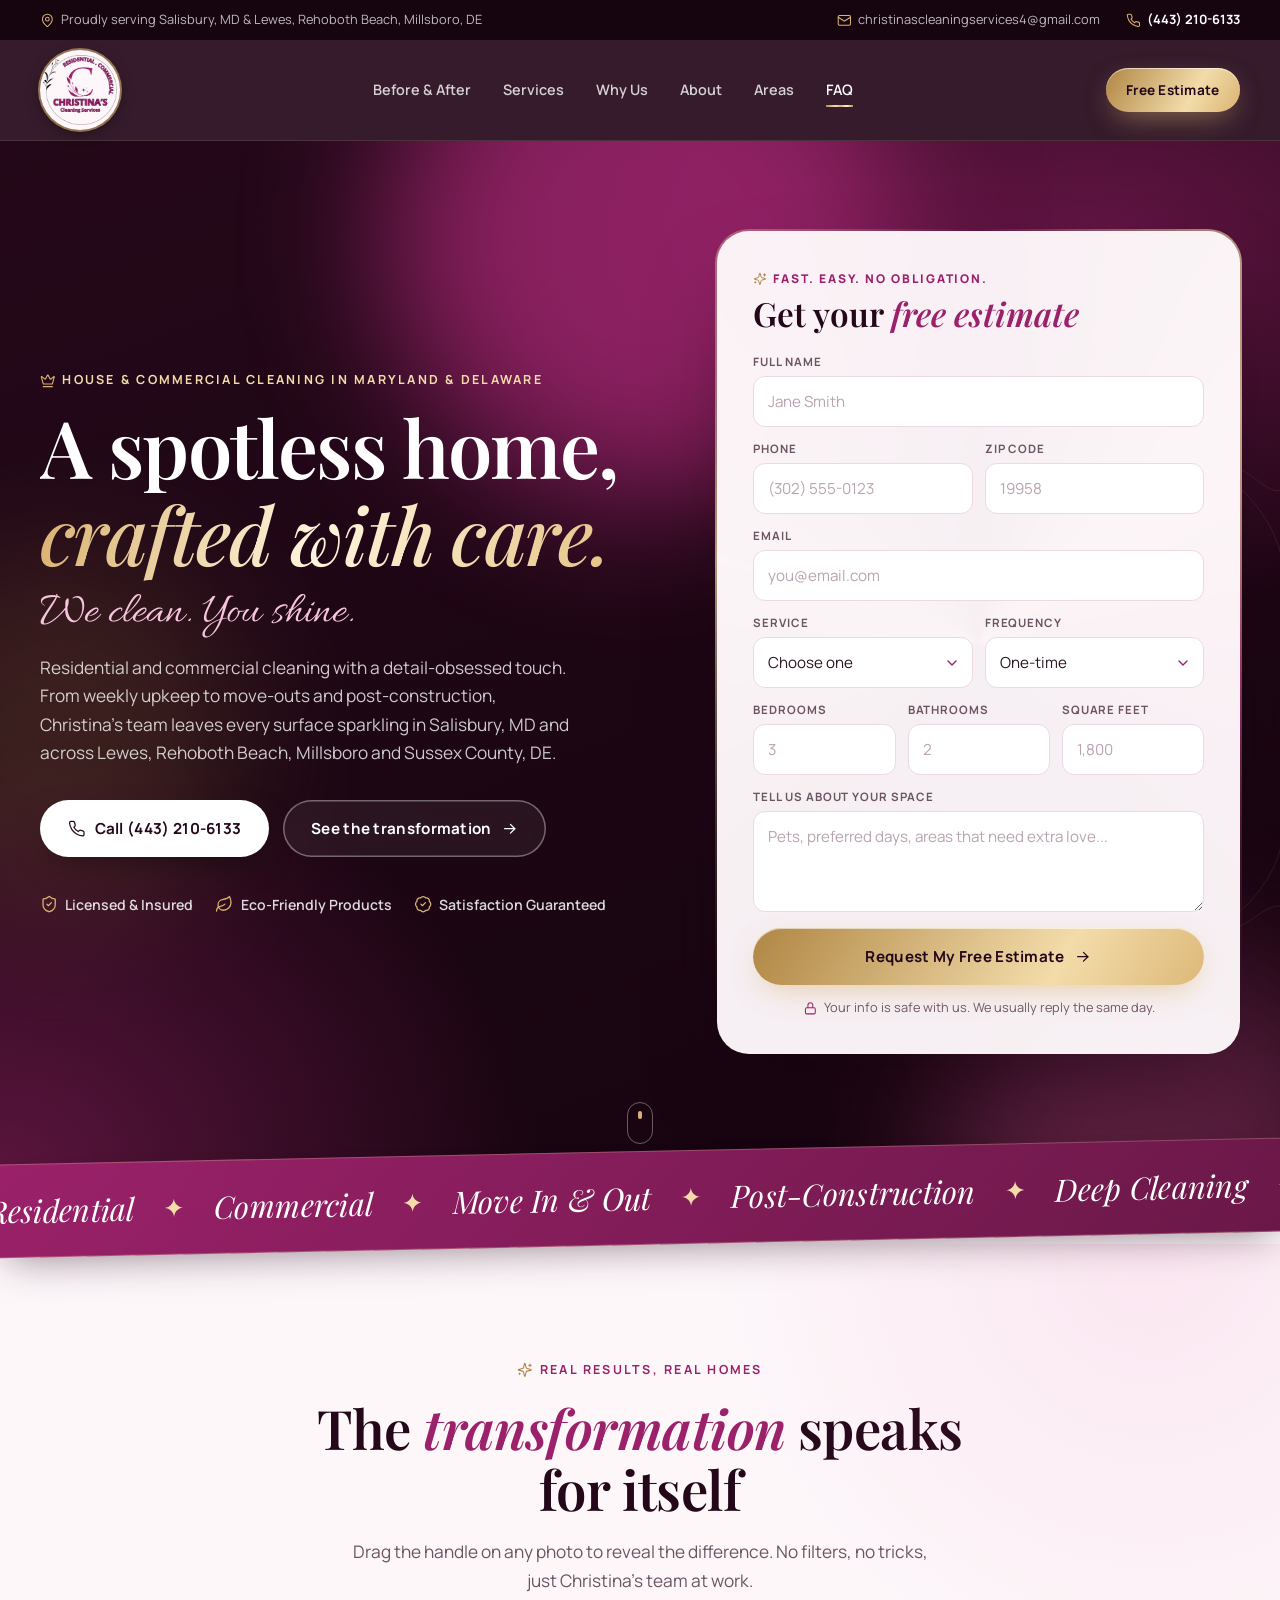
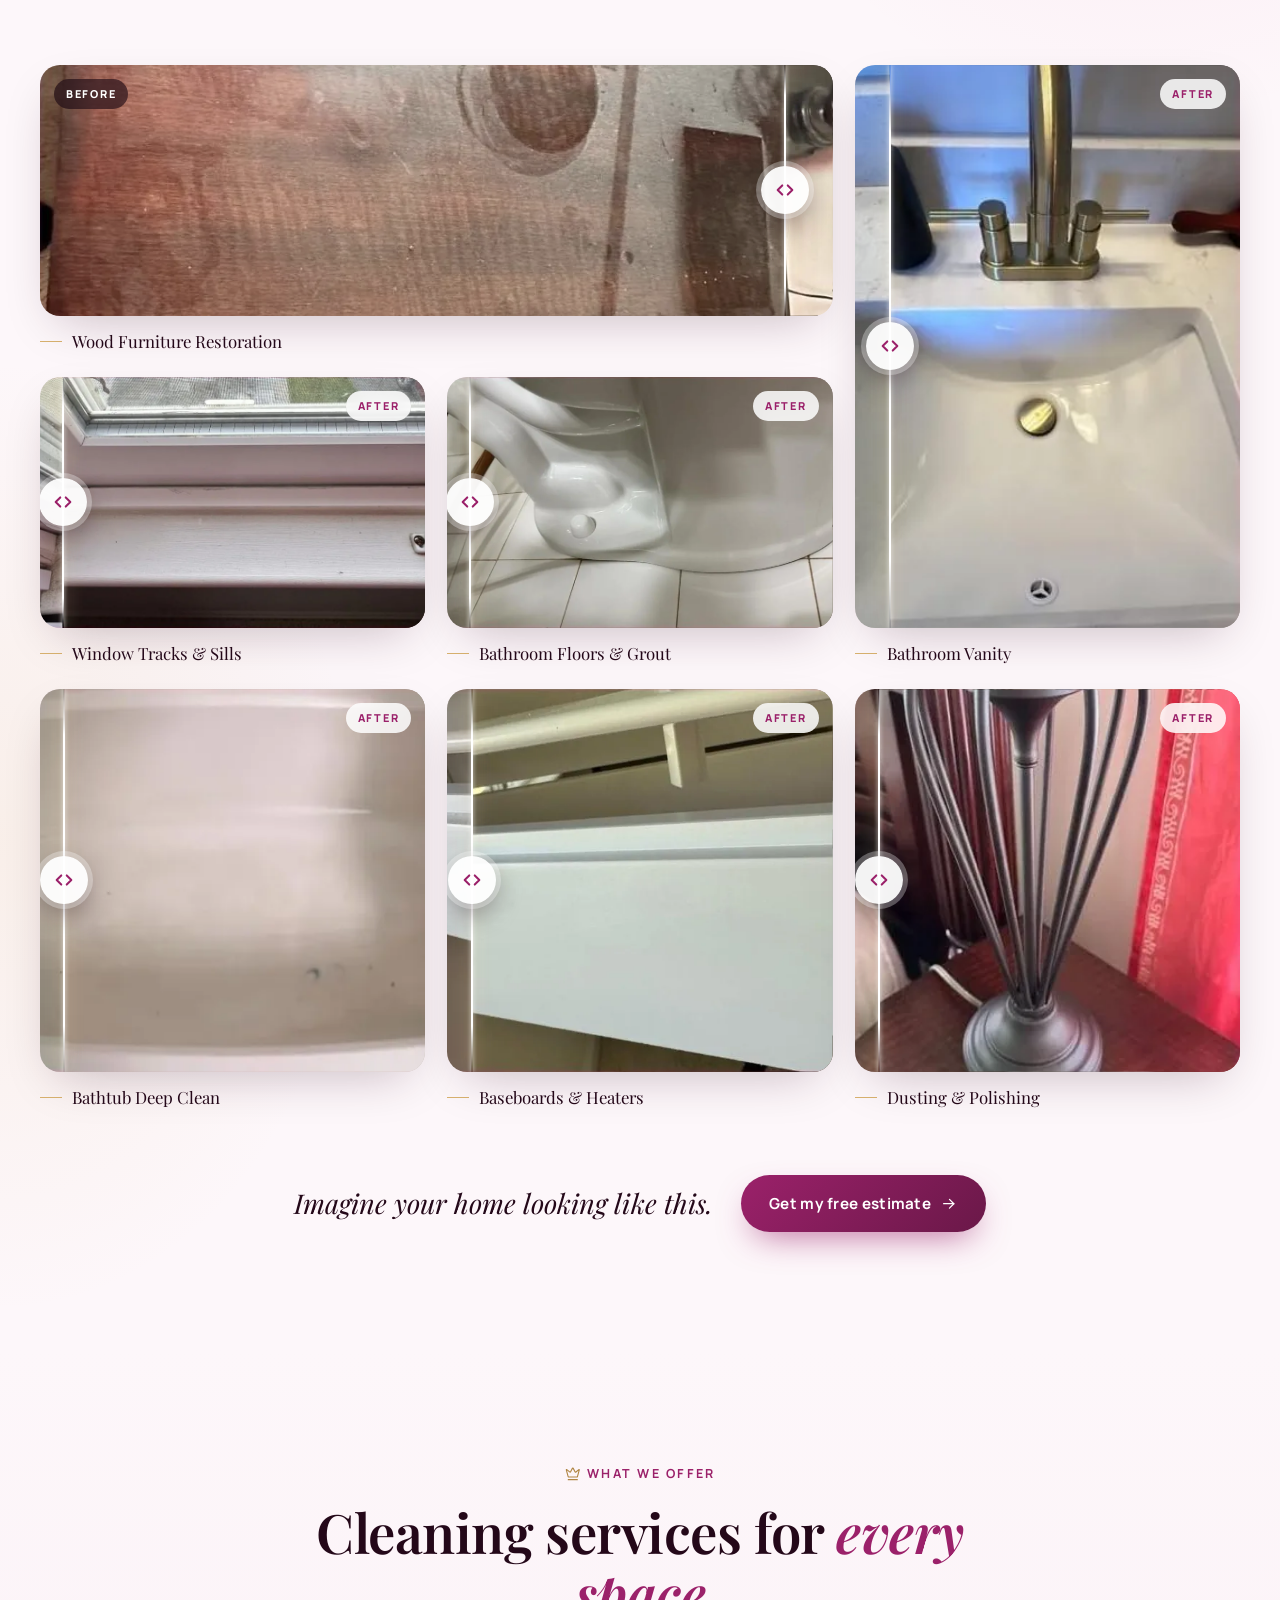
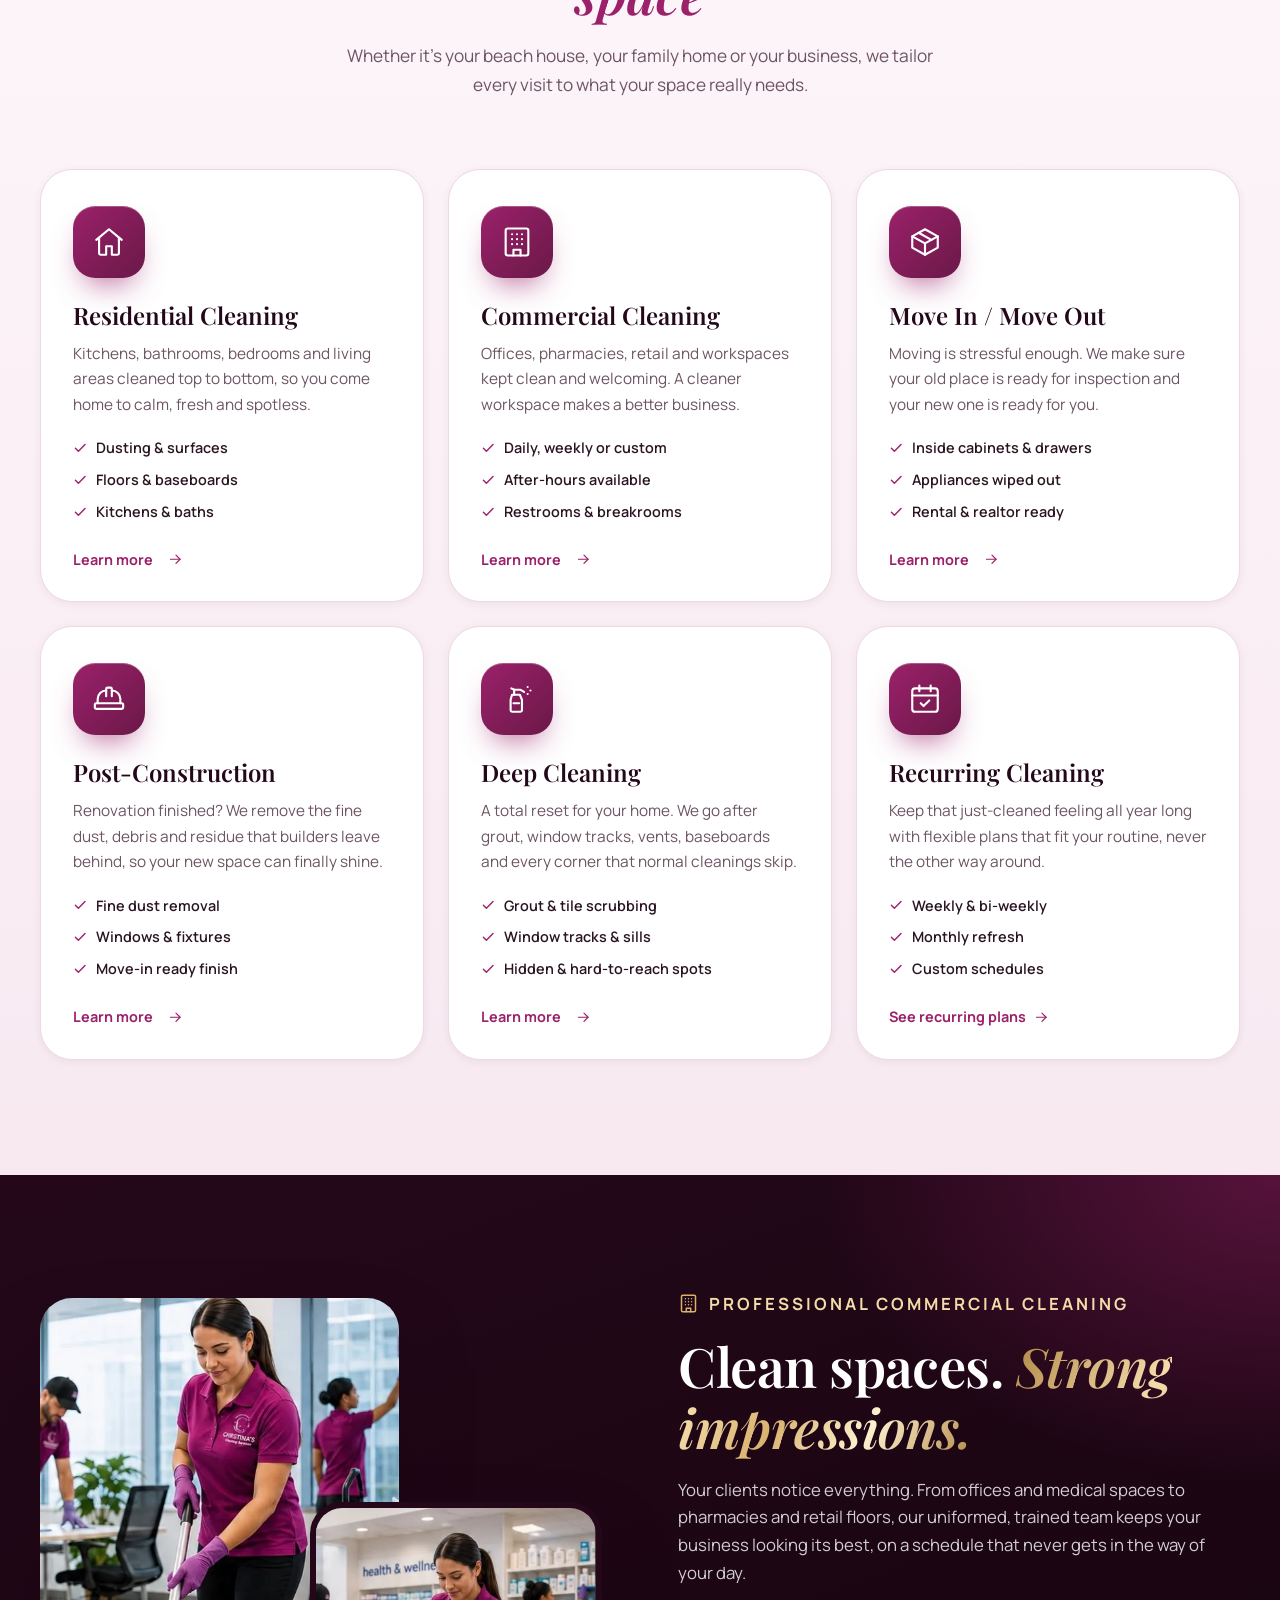
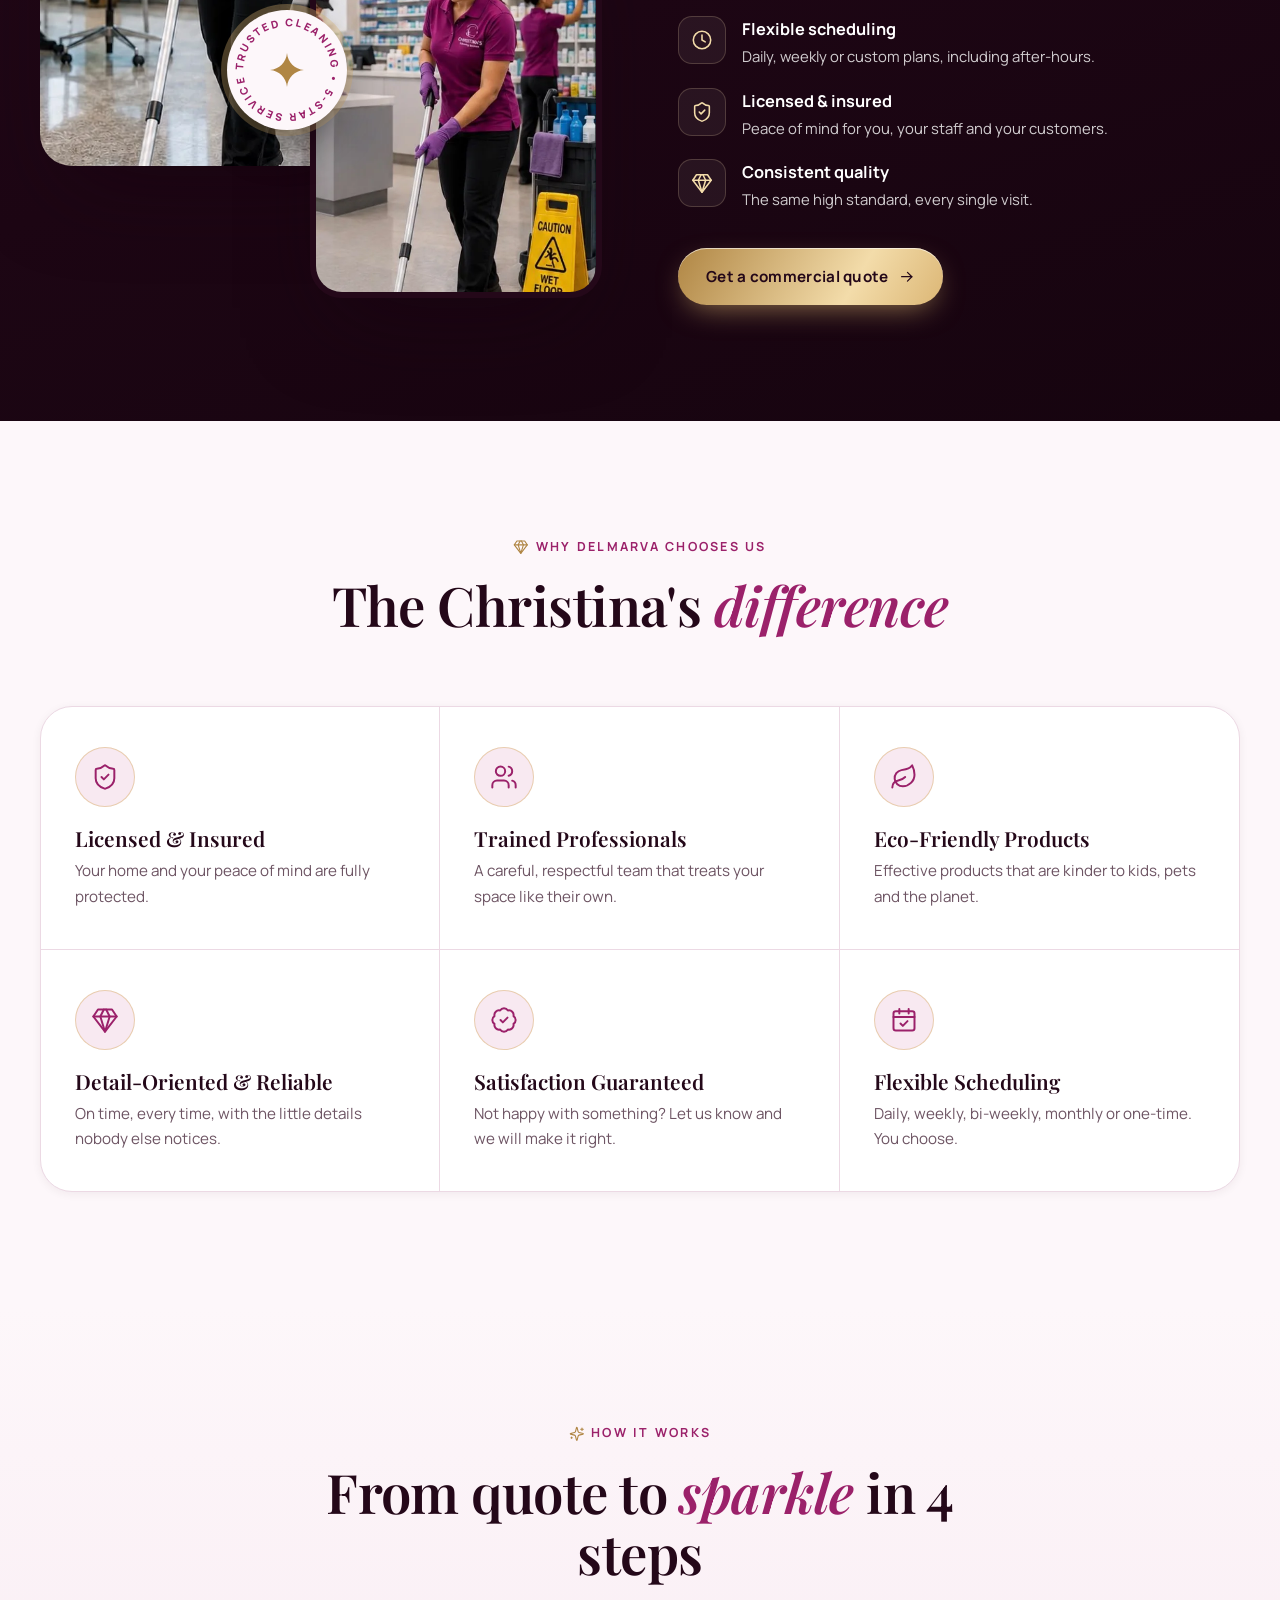
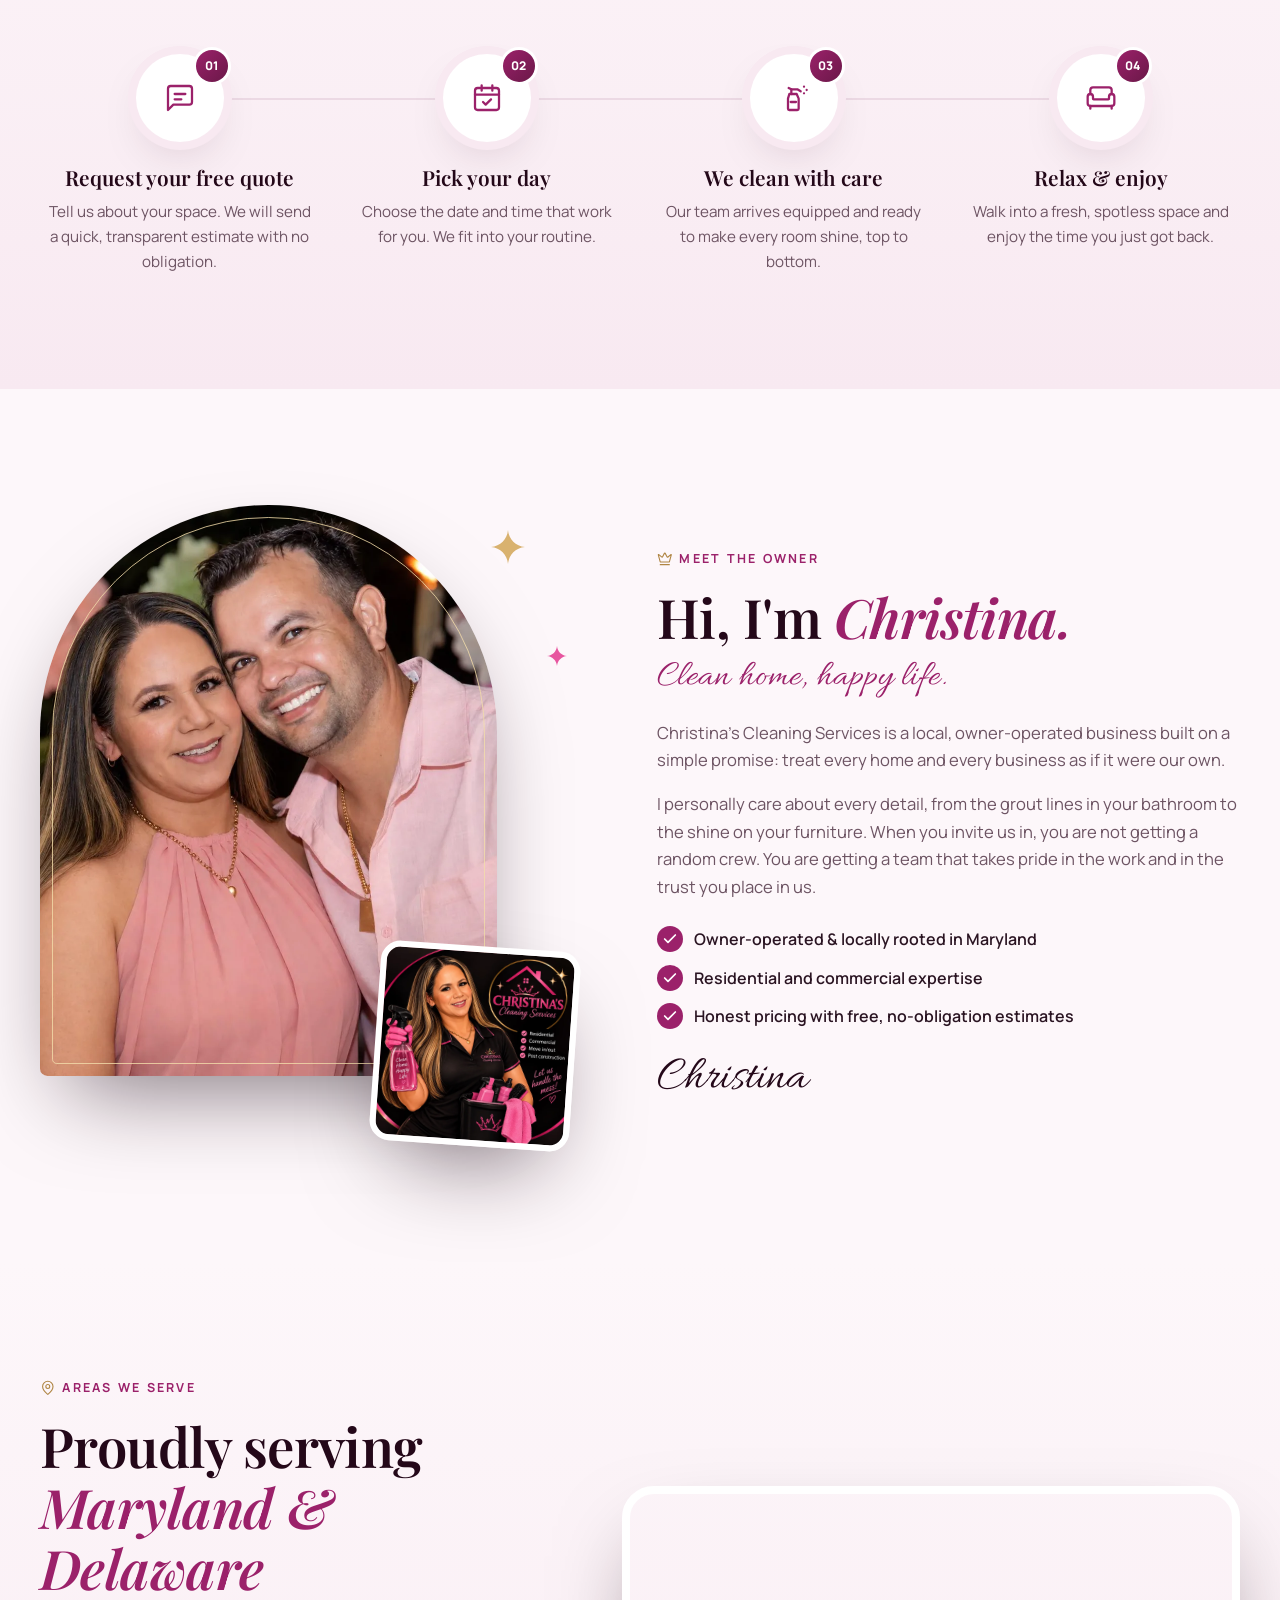
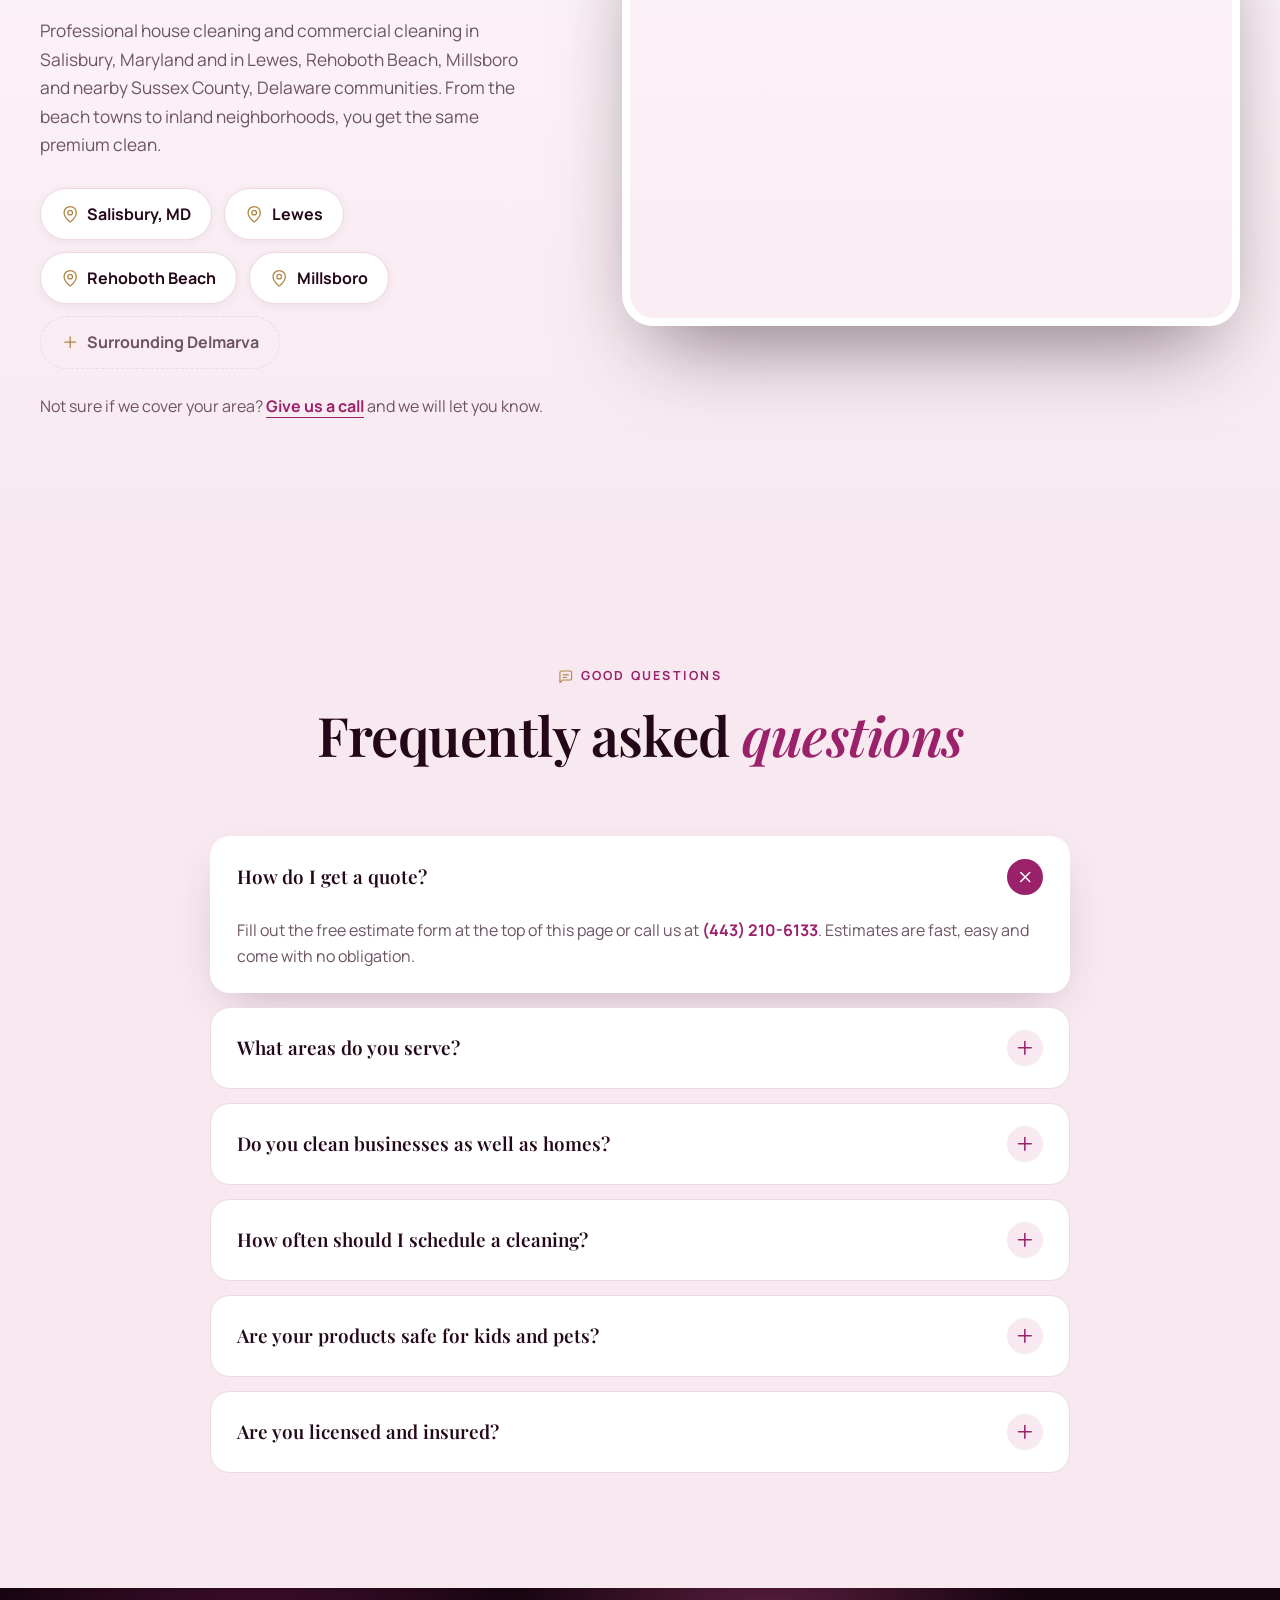
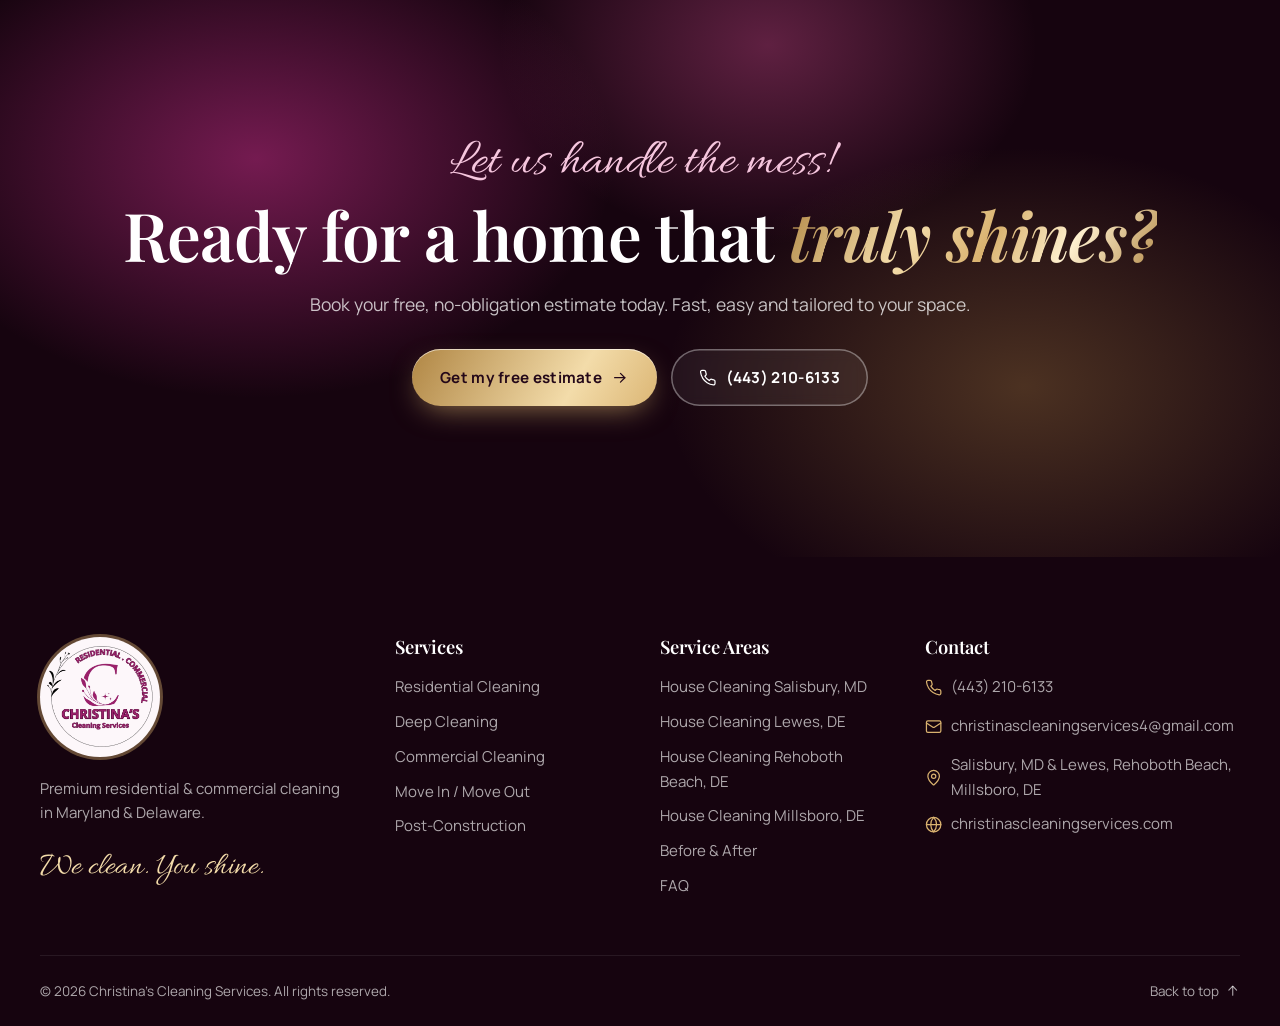
==== commit 29b37f51: "Add square feet to the estimate form and Maryland coverage - New Square feet field (auto-formatted) " ====
--- a/index.html
+++ b/index.html
@@ -3,29 +3,29 @@
 <head>
   <meta charset="UTF-8">
   <meta name="viewport" content="width=device-width, initial-scale=1">
-  <title>House Cleaning in Sussex County, DE | Christina's Cleaning</title>
-  <meta name="description" content="Licensed &amp; insured house and commercial cleaning in Lewes, Rehoboth Beach &amp; Millsboro, DE. Deep, move-out &amp; post-construction cleaning. Free estimates.">
+  <title>House Cleaning Salisbury MD &amp; Sussex County DE | Christina's</title>
+  <meta name="description" content="Licensed &amp; insured house and commercial cleaning in Salisbury, MD and Lewes, Rehoboth Beach &amp; Millsboro, DE. Deep, move-out &amp; post-construction. Free estimates.">
   <meta name="robots" content="index, follow, max-image-preview:large, max-snippet:-1, max-video-preview:-1">
   <link rel="canonical" href="https://christinascleaningservices.com/">
   <meta name="theme-color" content="#2B0A1F">
   <meta name="author" content="Christina's Cleaning Services">
-  <meta name="geo.region" content="US-DE">
-  <meta name="geo.placename" content="Sussex County, Delaware">
+  <meta name="geo.region" content="US-MD">
+  <meta name="geo.placename" content="Salisbury, Maryland">
   <meta name="format-detection" content="telephone=yes">
 
   <meta property="og:type" content="website">
   <meta property="og:locale" content="en_US">
   <meta property="og:site_name" content="Christina's Cleaning Services">
-  <meta property="og:title" content="House Cleaning in Sussex County, DE | Christina's Cleaning Services">
-  <meta property="og:description" content="Residential &amp; commercial cleaning in Lewes, Rehoboth Beach and Millsboro, DE. Licensed &amp; insured. We clean. You shine.">
+  <meta property="og:title" content="House Cleaning in Salisbury, MD &amp; Sussex County, DE | Christina's Cleaning Services">
+  <meta property="og:description" content="Residential &amp; commercial cleaning in Salisbury, MD and Lewes, Rehoboth Beach &amp; Millsboro, DE. Licensed &amp; insured. We clean. You shine.">
   <meta property="og:url" content="https://christinascleaningservices.com/">
   <meta property="og:image" content="https://christinascleaningservices.com/assets/img/og-image.jpg">
   <meta property="og:image:width" content="1200">
   <meta property="og:image:height" content="630">
   <meta property="og:image:alt" content="Christina's Cleaning Services logo">
   <meta name="twitter:card" content="summary_large_image">
-  <meta name="twitter:title" content="House Cleaning in Sussex County, DE | Christina's Cleaning Services">
-  <meta name="twitter:description" content="Residential &amp; commercial cleaning in Lewes, Rehoboth Beach and Millsboro, DE. Free estimates.">
+  <meta name="twitter:title" content="House Cleaning in Salisbury, MD &amp; Sussex County, DE | Christina's Cleaning Services">
+  <meta name="twitter:description" content="Residential &amp; commercial cleaning in Salisbury, MD and Sussex County, DE. Free estimates.">
   <meta name="twitter:image" content="https://christinascleaningservices.com/assets/img/og-image.jpg">
 
   <link rel="icon" type="image/png" href="/assets/img/favicon.png">
@@ -63,21 +63,24 @@
           "https://christinascleaningservices.com/assets/img/og-image.jpg",
           "https://christinascleaningservices.com/assets/img/owners.webp"
         ],
-        "description": "Licensed and insured residential and commercial cleaning company serving Lewes, Rehoboth Beach, Millsboro and Sussex County, Delaware.",
+        "description": "Maryland-based, licensed and insured residential and commercial cleaning company serving Salisbury, MD and Lewes, Rehoboth Beach, Millsboro and Sussex County, DE.",
         "slogan": "We clean. You shine.",
         "telephone": "+1-443-210-6133",
         "email": "christinascleaningservices4@gmail.com",
         "founder": { "@type": "Person", "name": "Christina" },
         "address": {
           "@type": "PostalAddress",
-          "addressRegion": "DE",
+          "addressRegion": "MD",
           "addressCountry": "US"
         },
         "areaServed": [
           { "@type": "City", "name": "Lewes", "containedInPlace": { "@type": "AdministrativeArea", "name": "Sussex County, Delaware" } },
           { "@type": "City", "name": "Rehoboth Beach", "containedInPlace": { "@type": "AdministrativeArea", "name": "Sussex County, Delaware" } },
           { "@type": "City", "name": "Millsboro", "containedInPlace": { "@type": "AdministrativeArea", "name": "Sussex County, Delaware" } },
-          { "@type": "AdministrativeArea", "name": "Sussex County, Delaware" }
+          { "@type": "City", "name": "Salisbury", "containedInPlace": { "@type": "AdministrativeArea", "name": "Wicomico County, Maryland" } },
+          { "@type": "AdministrativeArea", "name": "Sussex County, Delaware" },
+          { "@type": "State", "name": "Maryland" },
+          { "@type": "State", "name": "Delaware" }
         ],
         "knowsAbout": ["House cleaning", "Deep cleaning", "Commercial cleaning", "Office cleaning", "Move-out cleaning", "Post-construction cleaning", "Eco-friendly cleaning"],
         "contactPoint": {
@@ -85,7 +88,7 @@
           "telephone": "+1-443-210-6133",
           "email": "christinascleaningservices4@gmail.com",
           "contactType": "customer service",
-          "areaServed": "US-DE",
+          "areaServed": ["US-MD", "US-DE"],
           "availableLanguage": ["English"]
         },
         "hasOfferCatalog": {
@@ -104,7 +107,7 @@
         "@type": "WebPage",
         "@id": "https://christinascleaningservices.com/#webpage",
         "url": "https://christinascleaningservices.com/",
-        "name": "House Cleaning in Sussex County, DE | Christina's Cleaning",
+        "name": "House Cleaning Salisbury MD & Sussex County DE | Christina's",
         "isPartOf": { "@id": "https://christinascleaningservices.com/#website" },
         "about": { "@id": "https://christinascleaningservices.com/#business" },
         "primaryImageOfPage": { "@type": "ImageObject", "url": "https://christinascleaningservices.com/assets/img/og-image.jpg" },
@@ -115,7 +118,7 @@
         "@id": "https://christinascleaningservices.com/#faq",
         "mainEntity": [
           { "@type": "Question", "name": "How do I get a quote?", "acceptedAnswer": { "@type": "Answer", "text": "Fill out the free estimate form at the top of this page or call us at (443) 210-6133. Estimates are fast, easy and come with no obligation." } },
-          { "@type": "Question", "name": "What areas do you serve?", "acceptedAnswer": { "@type": "Answer", "text": "We proudly serve Lewes, Rehoboth Beach, Millsboro and surrounding communities across Sussex County, Delaware." } },
+          { "@type": "Question", "name": "What areas do you serve?", "acceptedAnswer": { "@type": "Answer", "text": "We proudly serve Salisbury, Maryland and Lewes, Rehoboth Beach, Millsboro and surrounding communities in Sussex County, Delaware." } },
           { "@type": "Question", "name": "Do you clean businesses as well as homes?", "acceptedAnswer": { "@type": "Answer", "text": "Yes. We offer both residential and commercial cleaning, including offices, pharmacies, retail spaces, move in / move out and post-construction cleanups." } },
           { "@type": "Question", "name": "How often should I schedule a cleaning?", "acceptedAnswer": { "@type": "Answer", "text": "Most homes do best with weekly or bi-weekly visits. We also offer monthly, one-time and deep cleans, plus daily or custom plans for businesses." } },
           { "@type": "Question", "name": "Are your products safe for kids and pets?", "acceptedAnswer": { "@type": "Answer", "text": "We use eco-friendly products that are tough on dirt and gentle on your family, your pets and the environment." } },
@@ -183,7 +186,7 @@
 <!-- ============ TOP BAR ============ -->
 <div class="topbar">
   <div class="container topbar__inner">
-    <p class="topbar__item"><svg class="i"><use href="#i-pin"/></svg> Proudly serving Lewes, Rehoboth Beach &amp; Millsboro, DE</p>
+    <p class="topbar__item"><svg class="i"><use href="#i-pin"/></svg> Proudly serving Salisbury, MD &amp; Lewes, Rehoboth Beach, Millsboro, DE</p>
     <div class="topbar__links">
       <a href="mailto:christinascleaningservices4@gmail.com" class="topbar__item"><svg class="i"><use href="#i-mail"/></svg> christinascleaningservices4@gmail.com</a>
       <a href="tel:+14432106133" class="topbar__item topbar__item--strong"><svg class="i"><use href="#i-phone"/></svg> (443) 210-6133</a>
@@ -229,7 +232,7 @@
 
   <div class="container hero__grid">
     <div class="hero__copy">
-      <h1 class="eyebrow eyebrow--light" data-hero><svg class="i"><use href="#i-crown"/></svg> House &amp; Commercial Cleaning in Sussex County, DE</h1>
+      <h1 class="eyebrow eyebrow--light" data-hero><svg class="i"><use href="#i-crown"/></svg> House &amp; Commercial Cleaning in Maryland &amp; Delaware</h1>
       <p class="hero__title">
         <span class="line"><span data-hero>A spotless home,</span></span>
         <span class="line"><span data-hero><em class="shimmer">crafted with care.</em></span></span>
@@ -237,7 +240,7 @@
       <p class="hero__script" data-hero>We clean. You shine.</p>
       <p class="hero__lead" data-hero>
         Residential and commercial cleaning with a detail-obsessed touch. From weekly upkeep to move-outs and post-construction,
-        Christina's team leaves every surface sparkling across Lewes, Rehoboth Beach, Millsboro and all of Sussex County.
+        Christina's team leaves every surface sparkling in Salisbury, MD and across Lewes, Rehoboth Beach, Millsboro and Sussex County, DE.
       </p>
 
       <div class="hero__ctas" data-hero>
@@ -307,17 +310,23 @@
                 <option>Daily (commercial)</option>
               </select>
             </label>
-            <label class="field">
-              <span class="field__label">Bedrooms</span>
-              <input type="number" name="bedrooms" min="0" max="20" placeholder="3" inputmode="numeric">
-            </label>
-            <label class="field">
-              <span class="field__label">Bathrooms</span>
-              <input type="number" name="bathrooms" min="0" max="20" step="0.5" placeholder="2" inputmode="decimal">
-            </label>
+            <div class="field-row">
+              <label class="field">
+                <span class="field__label">Bedrooms</span>
+                <input type="number" name="bedrooms" min="0" max="20" placeholder="3" inputmode="numeric">
+              </label>
+              <label class="field">
+                <span class="field__label">Bathrooms</span>
+                <input type="number" name="bathrooms" min="0" max="20" step="0.5" placeholder="2" inputmode="decimal">
+              </label>
+              <label class="field">
+                <span class="field__label">Square feet</span>
+                <input type="text" name="sqft" placeholder="1,800" inputmode="numeric" maxlength="9" autocomplete="off">
+              </label>
+            </div>
             <label class="field field--full">
               <span class="field__label">Tell us about your space</span>
-              <textarea name="details" rows="3" placeholder="Square footage, pets, preferred days, anything we should know..."></textarea>
+              <textarea name="details" rows="3" placeholder="Pets, preferred days, areas that need extra love..."></textarea>
             </label>
           </div>
 
@@ -354,6 +363,7 @@
     <span>Lewes</span><svg class="i"><use href="#i-star"/></svg>
     <span>Rehoboth Beach</span><svg class="i"><use href="#i-star"/></svg>
     <span>Millsboro</span><svg class="i"><use href="#i-star"/></svg>
+    <span>Salisbury</span><svg class="i"><use href="#i-star"/></svg>
     <span>Residential</span><svg class="i"><use href="#i-star"/></svg>
     <span>Commercial</span><svg class="i"><use href="#i-star"/></svg>
     <span>Move In &amp; Out</span><svg class="i"><use href="#i-star"/></svg>
@@ -362,6 +372,7 @@
     <span>Lewes</span><svg class="i"><use href="#i-star"/></svg>
     <span>Rehoboth Beach</span><svg class="i"><use href="#i-star"/></svg>
     <span>Millsboro</span><svg class="i"><use href="#i-star"/></svg>
+    <span>Salisbury</span><svg class="i"><use href="#i-star"/></svg>
   </div>
 </div>
 
@@ -577,7 +588,7 @@
 <section class="section why" id="why">
   <div class="container">
     <header class="section-head" data-reveal>
-      <p class="eyebrow"><svg class="i"><use href="#i-gem"/></svg> Why Sussex County chooses us</p>
+      <p class="eyebrow"><svg class="i"><use href="#i-gem"/></svg> Why Delmarva chooses us</p>
       <h2 class="section-title">The Christina's <em>difference</em></h2>
     </header>
 
@@ -671,7 +682,7 @@
       <p>Christina's Cleaning Services is a local, owner-operated business built on a simple promise: treat every home and every business as if it were our own.</p>
       <p>I personally care about every detail, from the grout lines in your bathroom to the shine on your furniture. When you invite us in, you are not getting a random crew. You are getting a team that takes pride in the work and in the trust you place in us.</p>
       <ul class="about__points">
-        <li><svg class="i"><use href="#i-check"/></svg> Owner-operated &amp; locally rooted in Sussex County</li>
+        <li><svg class="i"><use href="#i-check"/></svg> Owner-operated &amp; locally rooted in Maryland</li>
         <li><svg class="i"><use href="#i-check"/></svg> Residential and commercial expertise</li>
         <li><svg class="i"><use href="#i-check"/></svg> Honest pricing with free, no-obligation estimates</li>
       </ul>
@@ -685,19 +696,20 @@
   <div class="container areas__grid">
     <div class="areas__copy" data-reveal>
       <p class="eyebrow"><svg class="i"><use href="#i-pin"/></svg> Areas we serve</p>
-      <h2 class="section-title">Proudly serving <em>Sussex County, DE</em></h2>
-      <p class="section-lead">Professional house cleaning and commercial cleaning in Lewes, Rehoboth Beach, Millsboro and nearby Sussex County communities. From the beach towns to inland neighborhoods, you get the same premium clean.</p>
+      <h2 class="section-title">Proudly serving <em>Maryland &amp; Delaware</em></h2>
+      <p class="section-lead">Professional house cleaning and commercial cleaning in Salisbury, Maryland and in Lewes, Rehoboth Beach, Millsboro and nearby Sussex County, Delaware communities. From the beach towns to inland neighborhoods, you get the same premium clean.</p>
       <ul class="towns">
+        <li><a href="/areas/salisbury-md/"><svg class="i"><use href="#i-pin"/></svg> Salisbury, MD</a></li>
         <li><a href="/areas/lewes-de/"><svg class="i"><use href="#i-pin"/></svg> Lewes</a></li>
         <li><a href="/areas/rehoboth-beach-de/"><svg class="i"><use href="#i-pin"/></svg> Rehoboth Beach</a></li>
         <li><a href="/areas/millsboro-de/"><svg class="i"><use href="#i-pin"/></svg> Millsboro</a></li>
-        <li class="towns__more"><span><svg class="i"><use href="#i-plus"/></svg> Surrounding Sussex County</span></li>
+        <li class="towns__more"><span><svg class="i"><use href="#i-plus"/></svg> Surrounding Delmarva</span></li>
       </ul>
       <p class="areas__note">Not sure if we cover your area? <a href="tel:+14432106133">Give us a call</a> and we will let you know.</p>
     </div>
     <div class="areas__map" data-reveal style="--d:.1s">
-      <iframe title="Map of Sussex County, Delaware" loading="lazy" referrerpolicy="no-referrer-when-downgrade"
-        src="https://maps.google.com/maps?q=Rehoboth%20Beach%2C%20DE&t=m&z=10&output=embed"></iframe>
+      <iframe title="Map of our service area in Maryland and Delaware" loading="lazy" referrerpolicy="no-referrer-when-downgrade"
+        src="https://maps.google.com/maps?q=Millsboro%2C%20DE&t=m&z=9&output=embed"></iframe>
     </div>
   </div>
 </section>
@@ -717,7 +729,7 @@
       </details>
       <details class="qa">
         <summary>What areas do you serve?<span class="qa__icon"><svg class="i"><use href="#i-plus"/></svg></span></summary>
-        <div class="qa__body"><p>We proudly serve Lewes, Rehoboth Beach, Millsboro and surrounding communities across Sussex County, Delaware.</p></div>
+        <div class="qa__body"><p>We proudly serve Salisbury, Maryland and Lewes, Rehoboth Beach, Millsboro and surrounding communities in Sussex County, Delaware.</p></div>
       </details>
       <details class="qa">
         <summary>Do you clean businesses as well as homes?<span class="qa__icon"><svg class="i"><use href="#i-plus"/></svg></span></summary>
@@ -763,7 +775,7 @@
   <div class="container footer__grid">
     <div class="footer__brand">
       <span class="footer__badge"><img src="/assets/img/logo.webp" alt="Christina's Cleaning Services logo" width="120" height="115" loading="lazy"></span>
-      <p>Premium residential &amp; commercial cleaning across Sussex County, Delaware.</p>
+      <p>Premium residential &amp; commercial cleaning in Maryland &amp; Delaware.</p>
       <p class="footer__script">We clean. You shine.</p>
     </div>
     <nav aria-label="Services">
@@ -779,6 +791,7 @@
     <nav aria-label="Service areas">
       <h4>Service Areas</h4>
       <ul>
+        <li><a href="/areas/salisbury-md/">House Cleaning Salisbury, MD</a></li>
         <li><a href="/areas/lewes-de/">House Cleaning Lewes, DE</a></li>
         <li><a href="/areas/rehoboth-beach-de/">House Cleaning Rehoboth Beach, DE</a></li>
         <li><a href="/areas/millsboro-de/">House Cleaning Millsboro, DE</a></li>
@@ -791,7 +804,7 @@
       <ul class="footer__contact">
         <li><a href="tel:+14432106133"><svg class="i"><use href="#i-phone"/></svg> (443) 210-6133</a></li>
         <li><a href="mailto:christinascleaningservices4@gmail.com"><svg class="i"><use href="#i-mail"/></svg> christinascleaningservices4@gmail.com</a></li>
-        <li><span><svg class="i"><use href="#i-pin"/></svg> Lewes, Rehoboth Beach &amp; Millsboro, DE</span></li>
+        <li><span><svg class="i"><use href="#i-pin"/></svg> Salisbury, MD &amp; Lewes, Rehoboth Beach, Millsboro, DE</span></li>
         <li><a href="https://christinascleaningservices.com"><svg class="i"><use href="#i-globe"/></svg> christinascleaningservices.com</a></li>
       </ul>
     </div>
--- a/assets/css/style.css
+++ b/assets/css/style.css
@@ -325,6 +325,7 @@
 .form__grid { display: grid; grid-template-columns: 1fr 1fr; gap: 12px; margin-bottom: 16px; }
 .field { display: flex; flex-direction: column; gap: 5px; min-width: 0; }
 .field--full { grid-column: 1 / -1; }
+.field-row { grid-column: 1 / -1; display: grid; grid-template-columns: repeat(3, minmax(0, 1fr)); gap: 12px; }
 .field__label { font-size: .72rem; font-weight: 700; letter-spacing: .08em; text-transform: uppercase; color: var(--ink-soft); }
 .field input, .field select, .field textarea {
   width: 100%; border: 1.5px solid var(--line); background: #fff;
@@ -925,6 +926,7 @@
 
 @media (max-width: 380px) {
   .form__grid { grid-template-columns: 1fr; }
+  .field-row { grid-template-columns: 1fr 1fr; }
 }
 
 @media (prefers-reduced-motion: reduce) {
